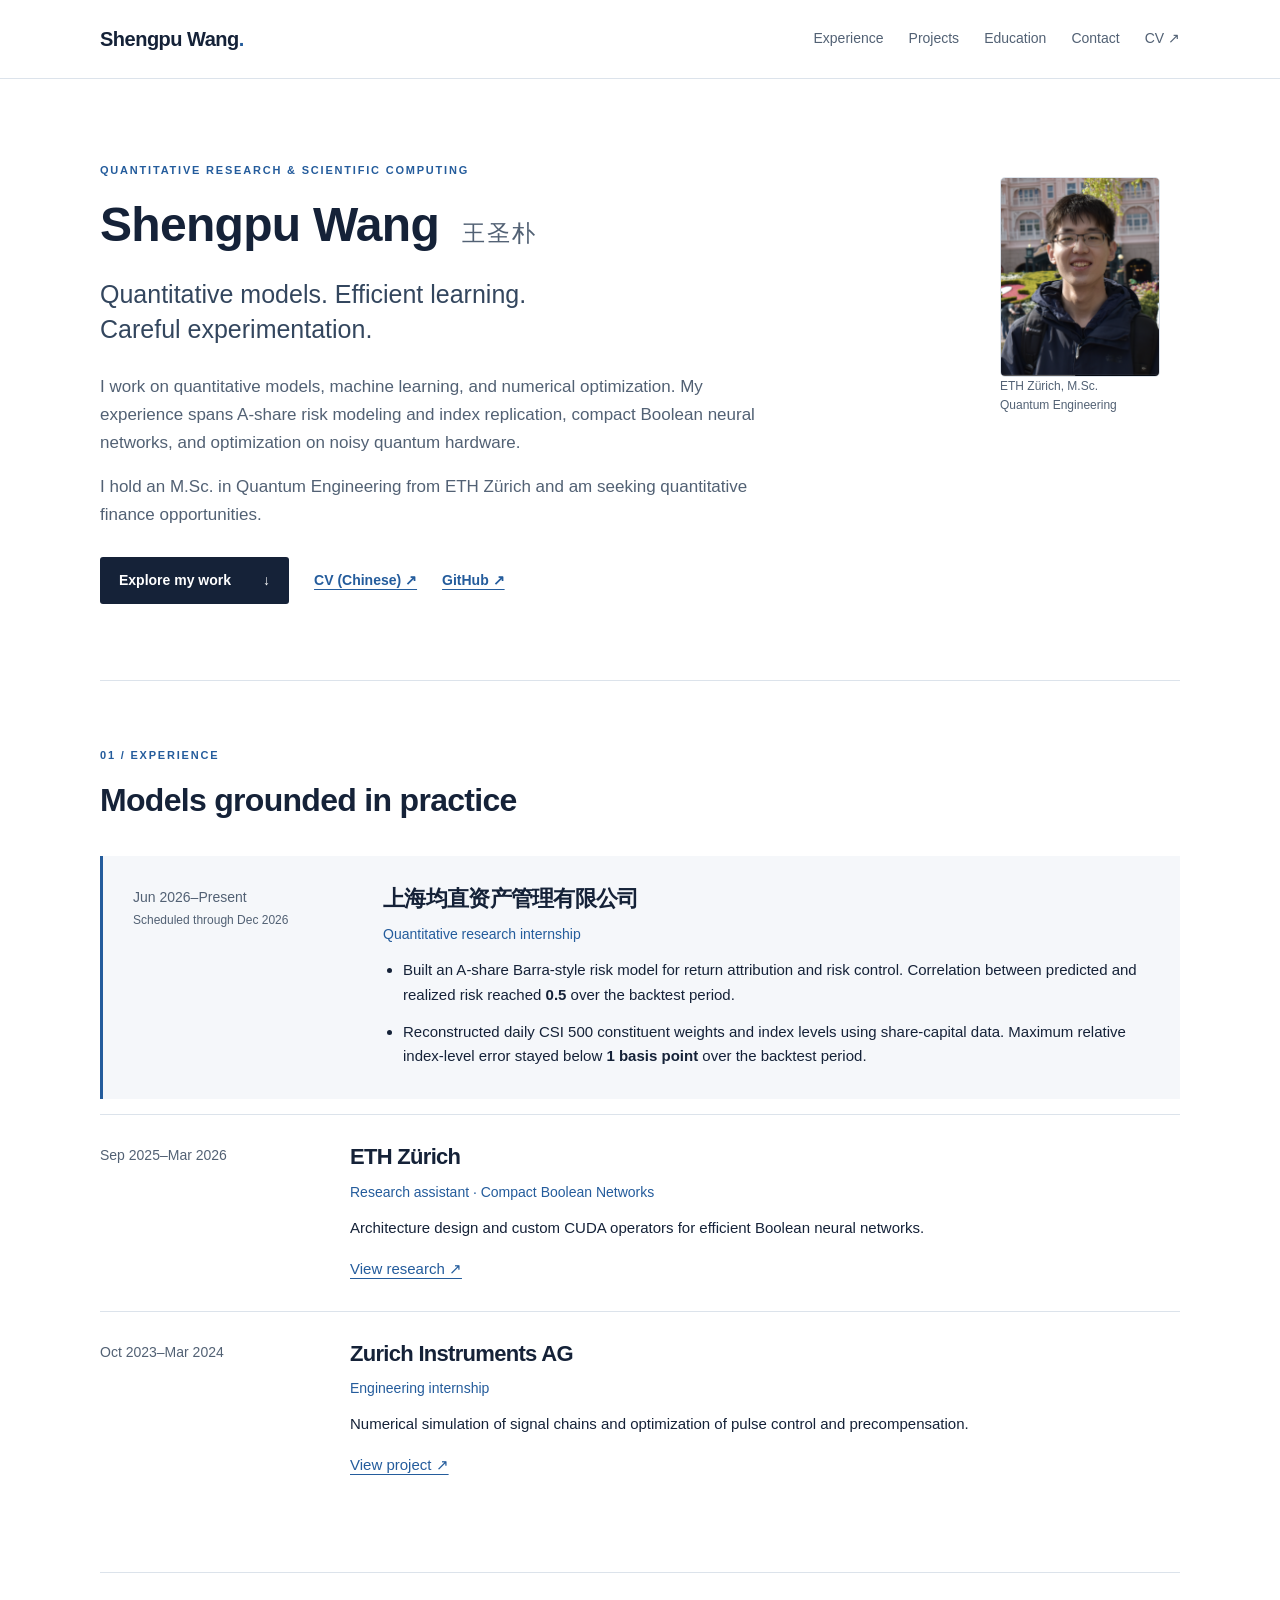
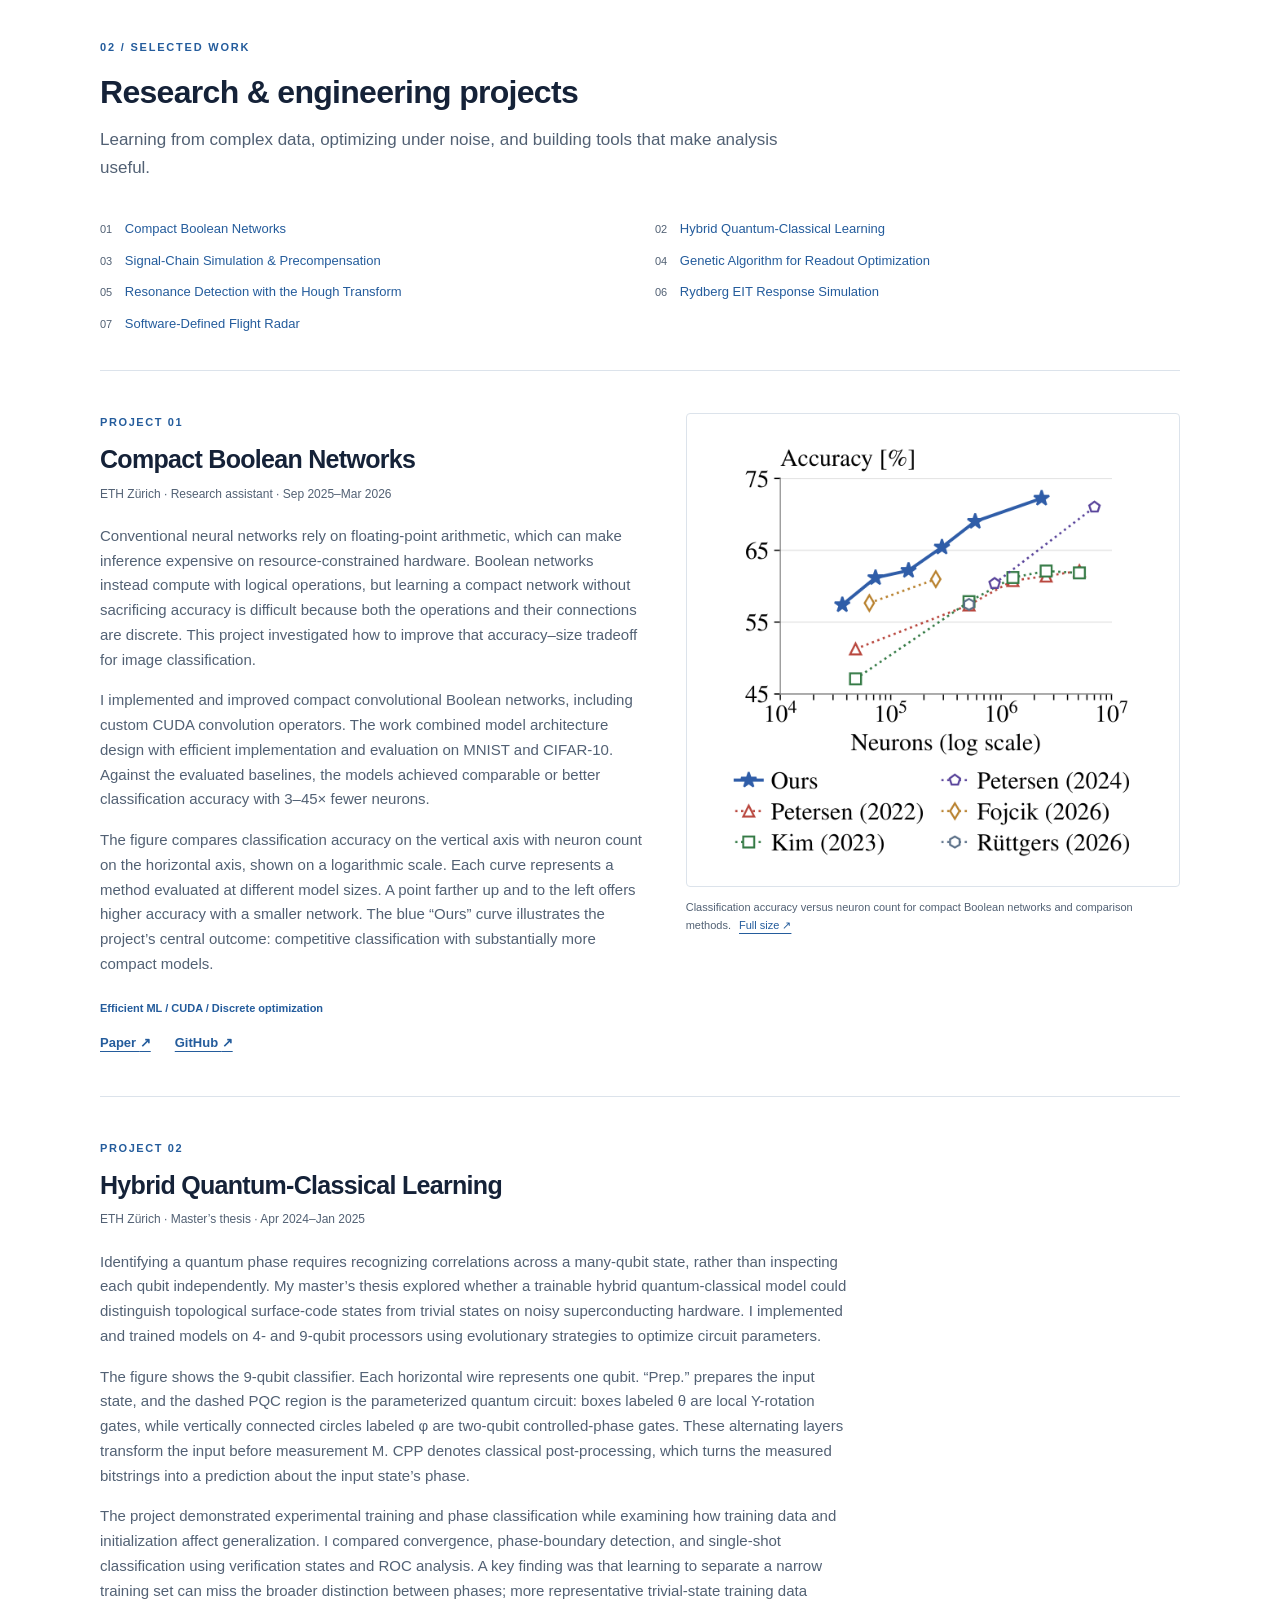
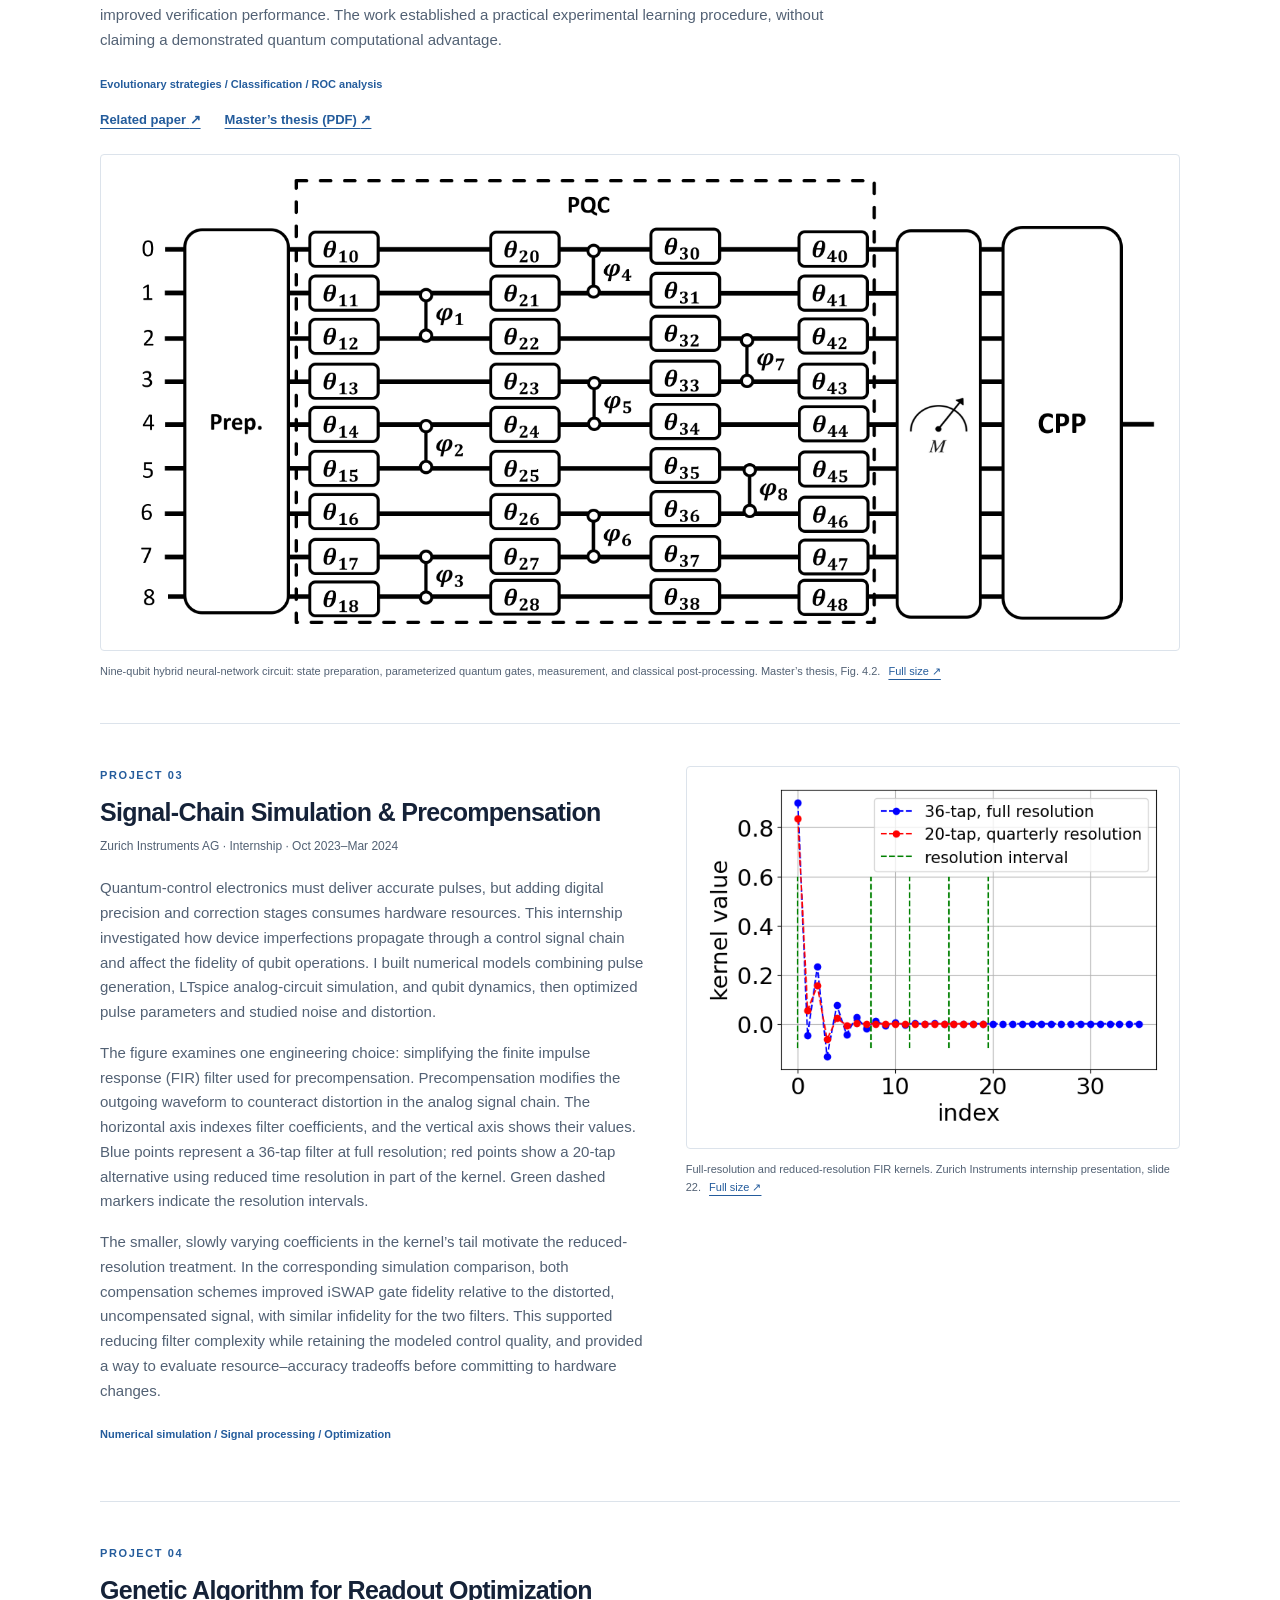
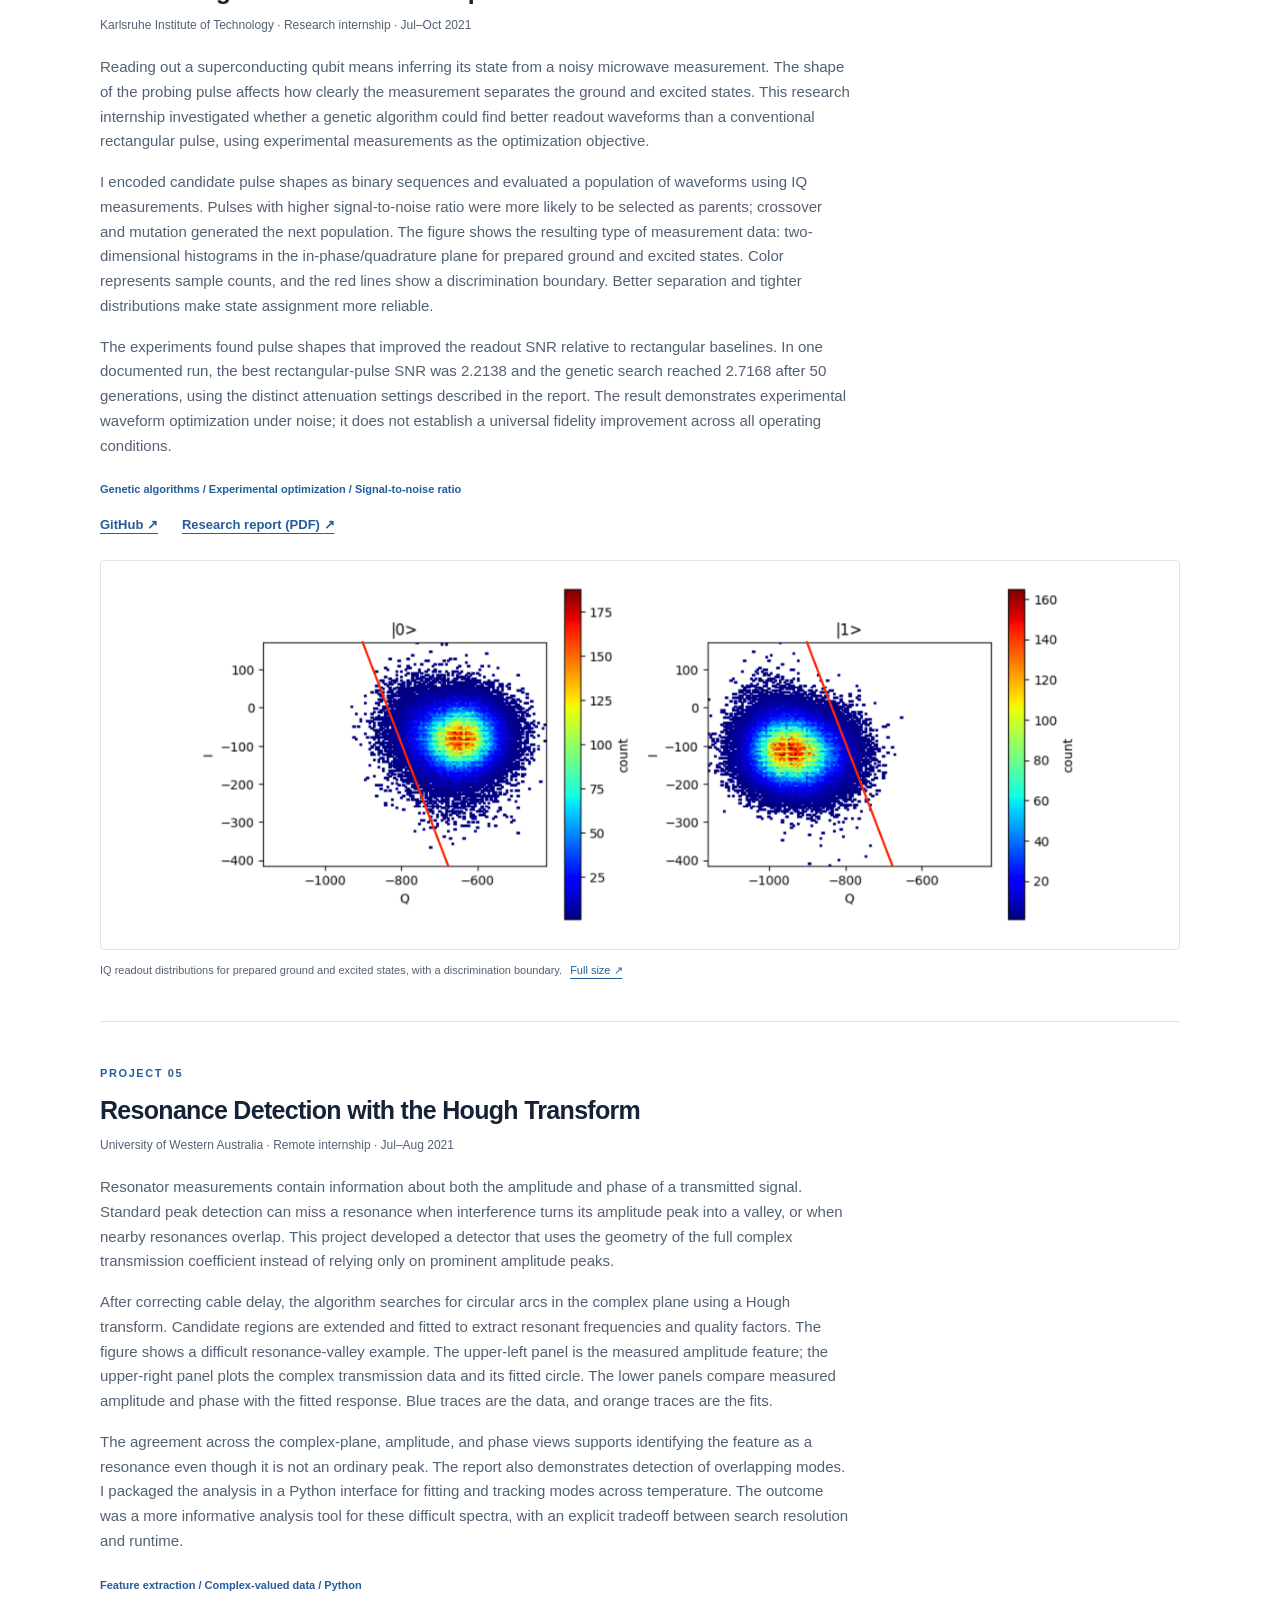
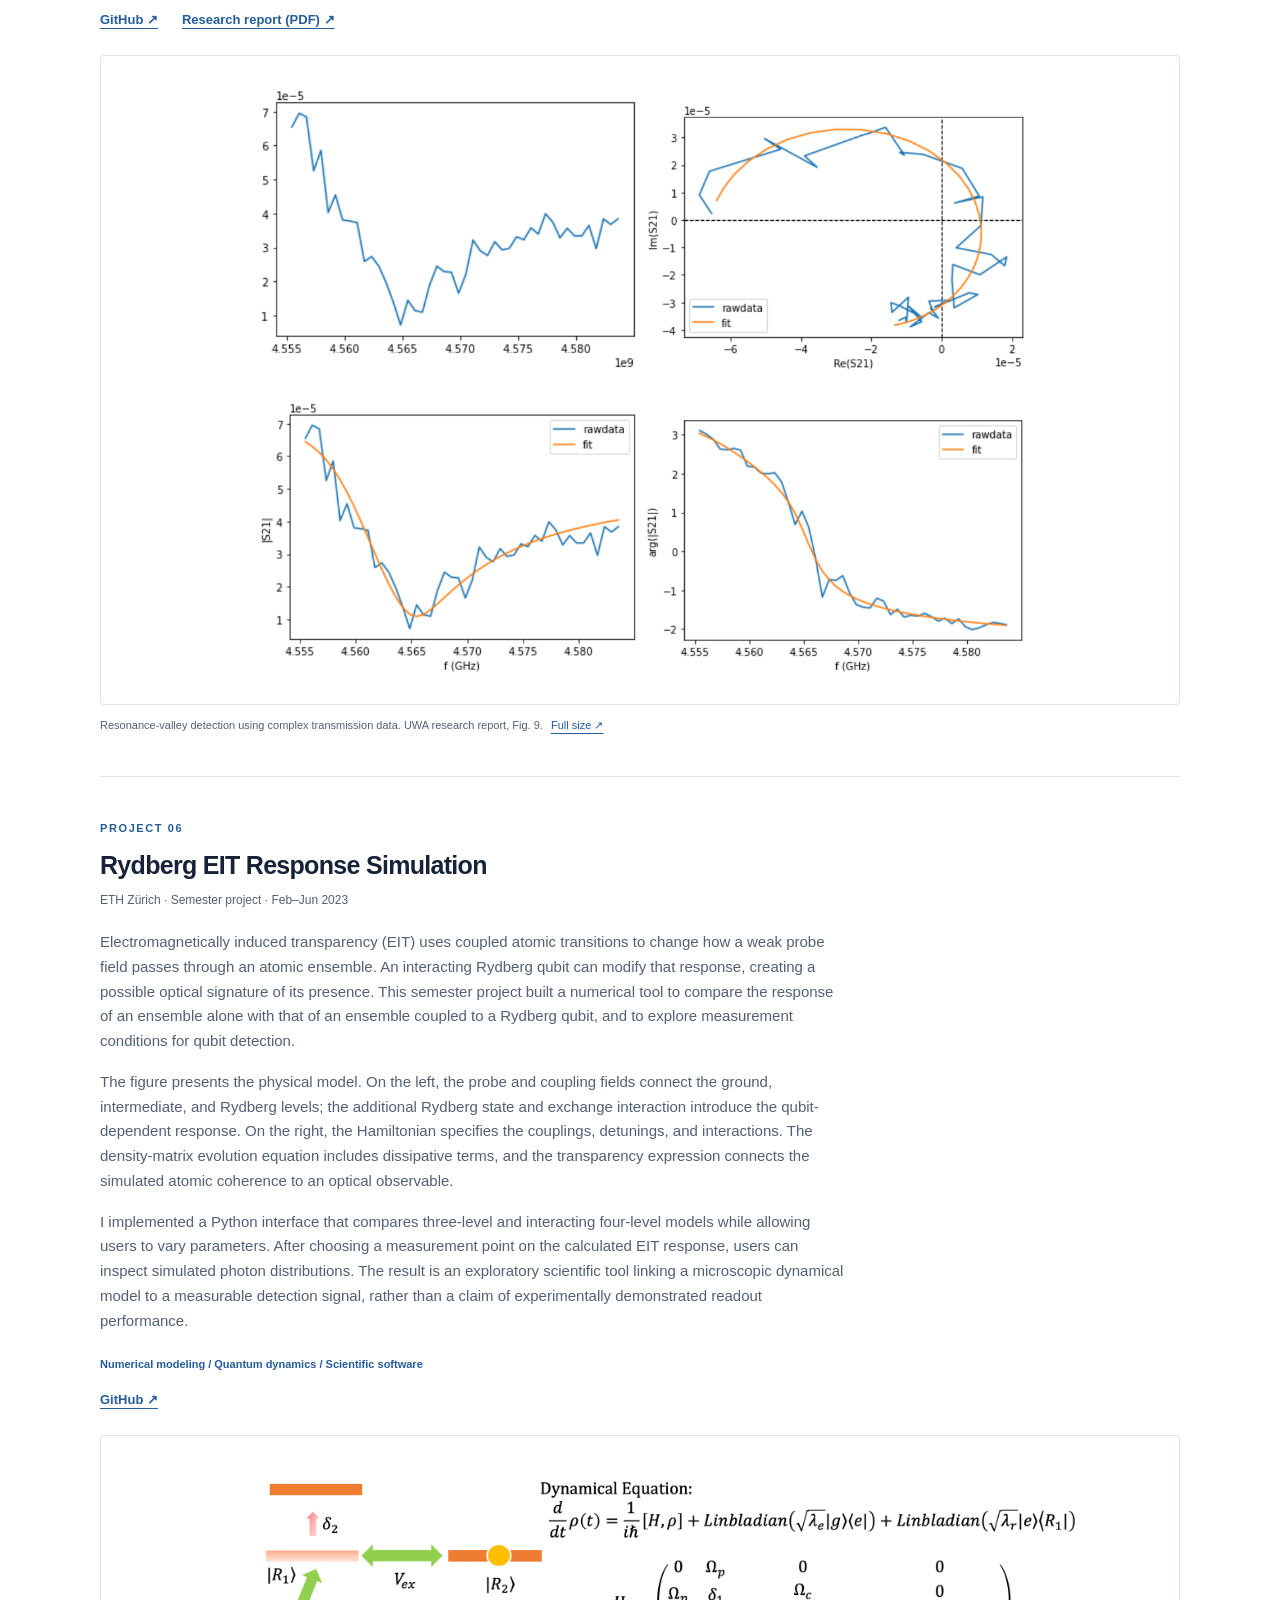
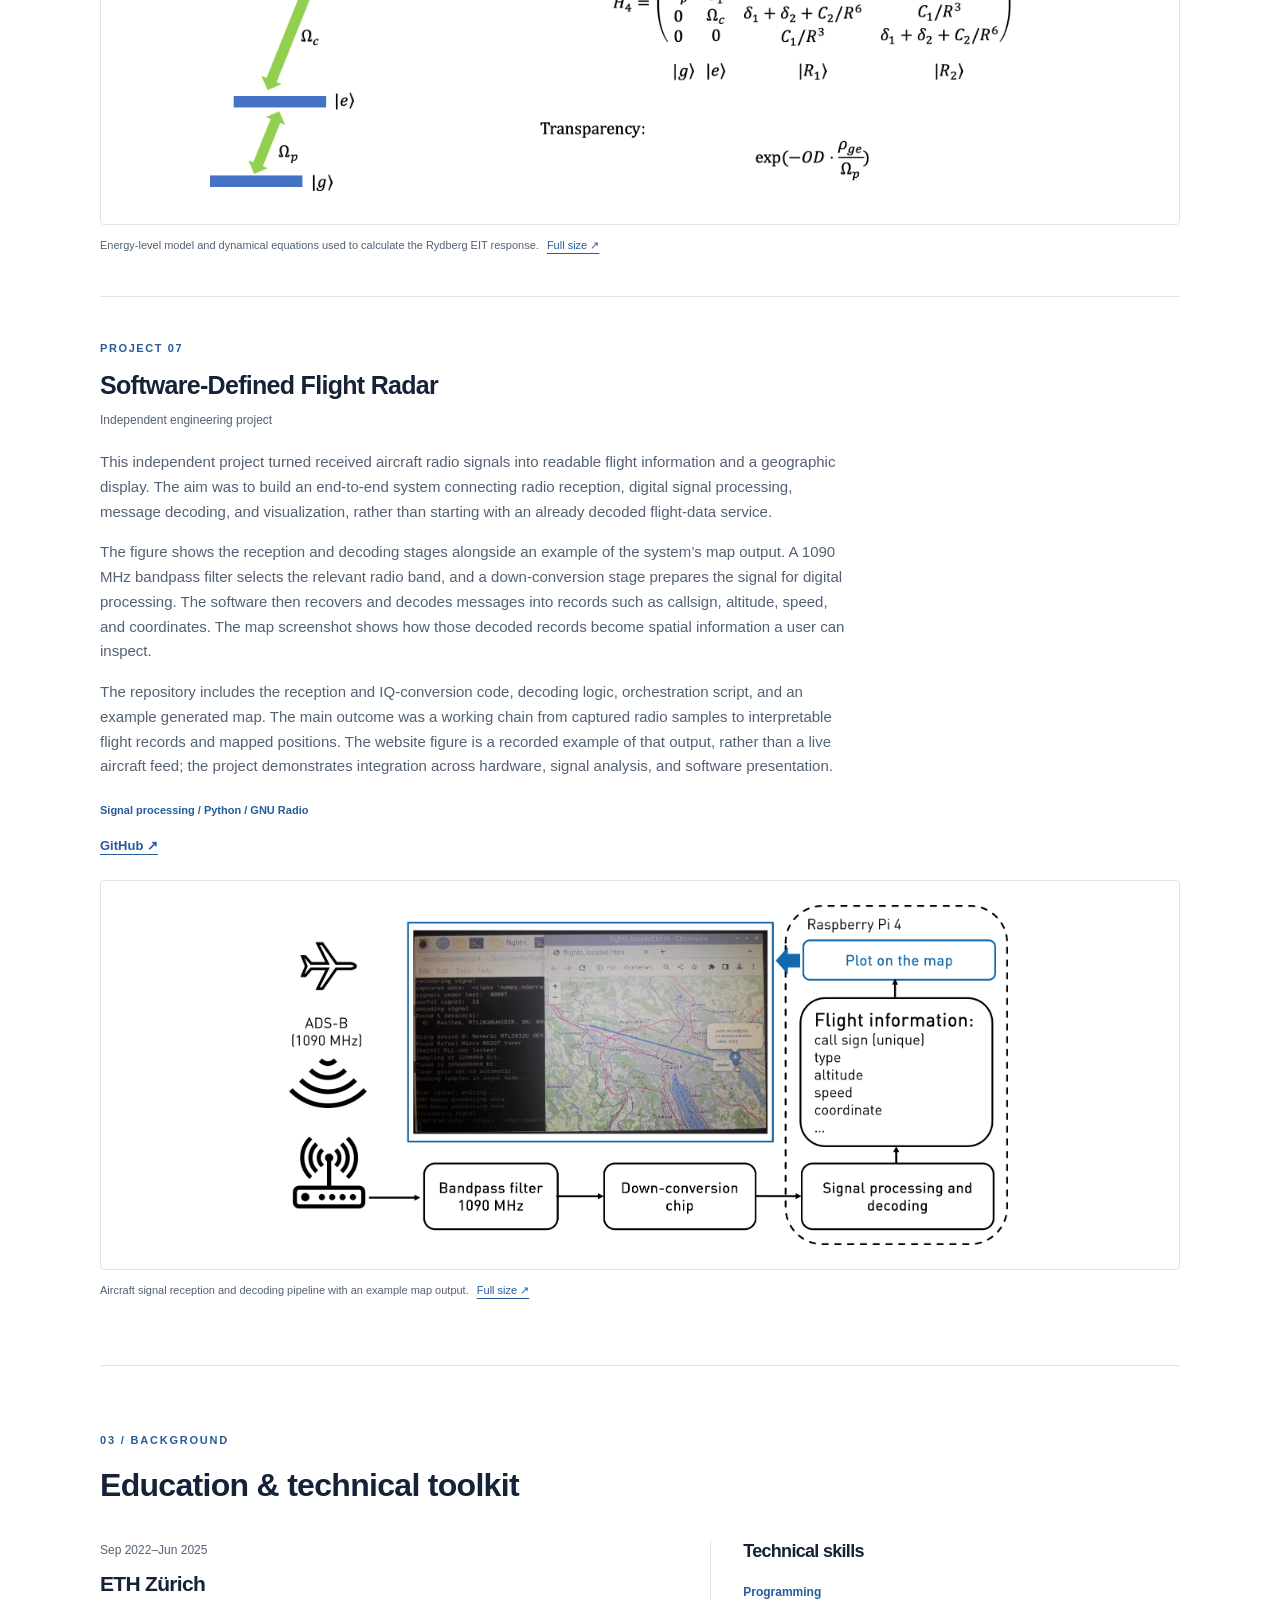
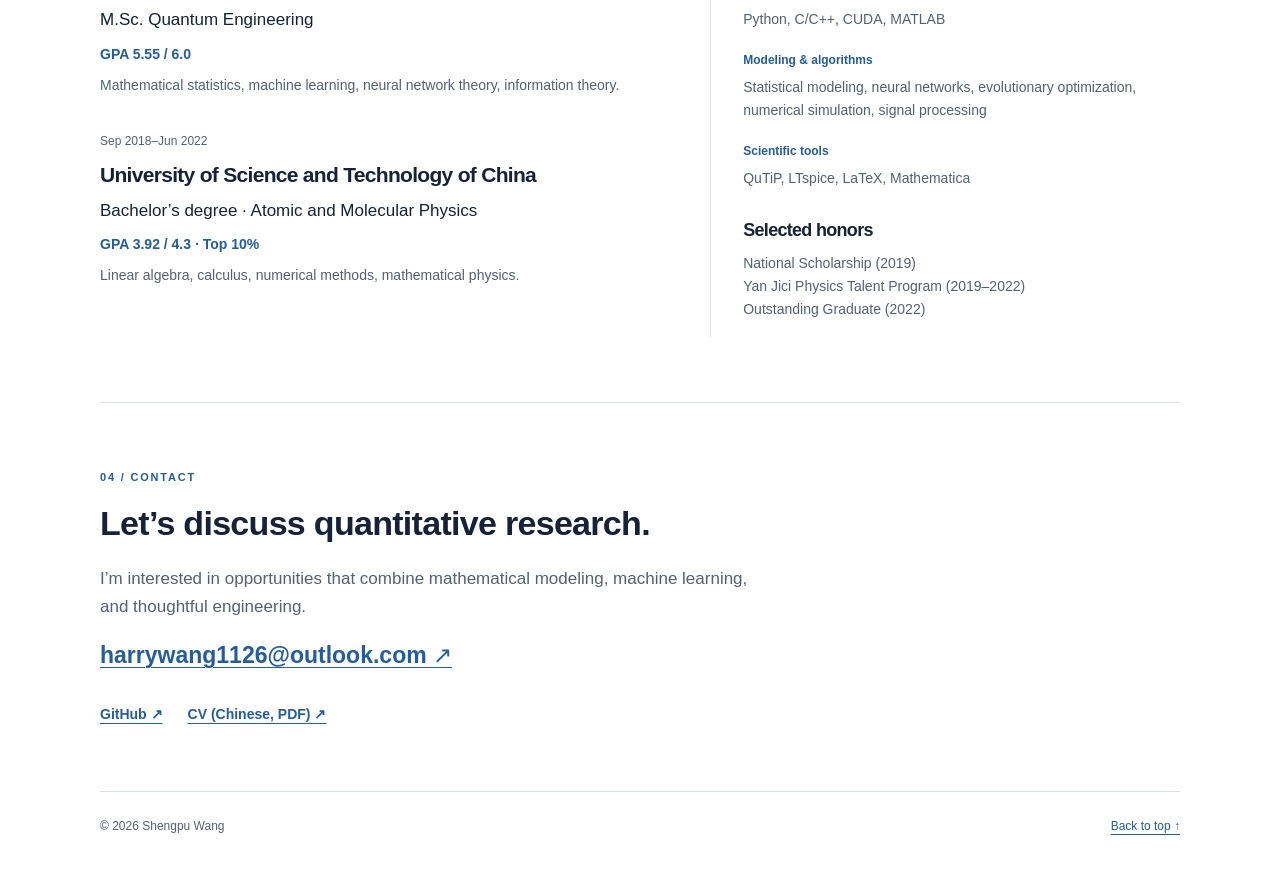
==== index.html @ f02f0c8d "Explain project purpose, figures, and outcomes" ====
<!doctype html><html lang="en"><head><meta charset="utf-8"><meta name="viewport" content="width=device-width,initial-scale=1"><meta name="description" content="Shengpu Wang’s work in quantitative finance, efficient machine learning, and numerical optimization. ETH Zürich Quantum Engineering graduate."><meta name="theme-color" content="#152238"><meta property="og:title" content="Shengpu Wang — Quantitative Research & Machine Learning"><meta property="og:description" content="Quantitative models, efficient machine learning, and scientific computing."><meta property="og:type" content="website"><title>Shengpu Wang | Quantitative Research & Machine Learning</title><link rel="icon" href="favicon.svg" type="image/svg+xml"><link rel="stylesheet" href="styles.css"></head><body><a class="skip" href="#main">Skip to content</a>
<header class="header">
<nav class="wrap navigation" aria-label="Main navigation"><a class="brand" href="#about">Shengpu Wang<span class="brand-dot">.</span></a><div class="nav-links"><a href="#experience">Experience</a><a href="#projects">Projects</a><a href="#education">Education</a><a href="#contact">Contact</a><a href="shengpu-wang-cv-zh.pdf">CV <span class="muted">↗</span></a></div></nav></header>
<main id="main" class="wrap">
<section class="hero" id="about"><div><p class="eyebrow">Quantitative research & scientific computing</p><h1>Shengpu Wang <span lang="zh" class="chinese">王圣朴</span></h1><p class="hero-subtitle">Quantitative models. Efficient learning.<br>Careful experimentation.</p><p class="intro">I work on quantitative models, machine learning, and numerical optimization. My experience spans A-share risk modeling and index replication, compact Boolean neural networks, and optimization on noisy quantum hardware.</p><p class="intro">I hold an M.Sc. in Quantum Engineering from ETH Zürich and am seeking quantitative finance opportunities.</p><div class="actions"><a class="button" href="#projects">Explore my work <span aria-hidden="true">↓</span></a><a href="shengpu-wang-cv-zh.pdf">CV (Chinese) ↗</a><a href="https://github.com/ShengpuWang1">GitHub ↗</a></div></div><aside class="portrait"><img src="shengpu-wang.png" width="160" height="200" alt="Shengpu Wang"><p>ETH Zürich, M.Sc.<br>Quantum Engineering</p></aside>
</section>

<section id="experience" class="major"><div class="section-heading"><p class="eyebrow">01 / Experience</p><h2>Models grounded in practice</h2></div>
<article class="experience finance"><div class="experience-meta"><p class="date">Jun 2026–Present</p><p class="small">Scheduled through Dec 2026</p></div><div><h3 lang="zh">上海均直资产管理有限公司</h3><p class="role">Quantitative research internship</p><ul><li>Built an A-share Barra-style risk model for return attribution and risk control. Correlation between predicted and realized risk reached <strong>0.5</strong> over the backtest period.</li><li>Reconstructed daily CSI 500 constituent weights and index levels using share-capital data. Maximum relative index-level error stayed below <strong>1 basis point</strong> over the backtest period.</li></ul></div>
</article>
<article class="experience"><p class="date">Sep 2025–Mar 2026</p><div><h3>ETH Zürich</h3><p class="role">Research assistant · Compact Boolean Networks</p><p>Architecture design and custom CUDA operators for efficient Boolean neural networks.</p><a href="#compact-boolean-networks">View research ↗</a></div>
</article>
<article class="experience"><p class="date">Oct 2023–Mar 2024</p><div><h3>Zurich Instruments AG</h3><p class="role">Engineering internship</p><p>Numerical simulation of signal chains and optimization of pulse control and precompensation.</p><a href="#signal-chain-simulation">View project ↗</a></div>
</article>
</section>

<section id="projects" class="major"><div class="section-heading"><p class="eyebrow">02 / Selected work</p><h2>Research & engineering projects</h2><p>Learning from complex data, optimizing under noise, and building tools that make analysis useful.</p></div>
<nav class="project-index" aria-label="Project index"><a href="#compact-boolean-networks"><span>01</span> Compact Boolean Networks</a><a href="#hybrid-quantum-learning"><span>02</span> Hybrid Quantum-Classical Learning</a><a href="#signal-chain-simulation"><span>03</span> Signal-Chain Simulation &amp; Precompensation</a><a href="#readout-pulse-optimization"><span>04</span> Genetic Algorithm for Readout Optimization</a><a href="#resonance-detection"><span>05</span> Resonance Detection with the Hough Transform</a><a href="#rydberg-eit"><span>06</span> Rydberg EIT Response Simulation</a><a href="#flight-radar"><span>07</span> Software-Defined Flight Radar</a></nav>
<section id="compact-boolean-networks" class="project " aria-labelledby="compact-boolean-networks-title"><div class="project-copy"><p class="project-number">Project 01</p><h3 id="compact-boolean-networks-title">Compact Boolean Networks</h3><p class="project-meta">ETH Zürich · Research assistant · Sep 2025–Mar 2026</p>
<p>Conventional neural networks rely on floating-point arithmetic, which can make inference expensive on resource-constrained hardware. Boolean networks instead compute with logical operations, but learning a compact network without sacrificing accuracy is difficult because both the operations and their connections are discrete. This project investigated how to improve that accuracy–size tradeoff for image classification.</p>
<p>I implemented and improved compact convolutional Boolean networks, including custom CUDA convolution operators. The work combined model architecture design with efficient implementation and evaluation on MNIST and CIFAR-10. Against the evaluated baselines, the models achieved comparable or better classification accuracy with 3–45× fewer neurons.</p>
<p>The figure compares classification accuracy on the vertical axis with neuron count on the horizontal axis, shown on a logarithmic scale. Each curve represents a method evaluated at different model sizes. A point farther up and to the left offers higher accuracy with a smaller network. The blue “Ours” curve illustrates the project’s central outcome: competitive classification with substantially more compact models.</p>
<p class="methods">Efficient ML / CUDA / Discrete optimization</p><div class="project-links"><a href="https://arxiv.org/abs/2602.05830">Paper <span aria-hidden="true">↗</span></a><a href="https://github.com/eth-sri/CompactLogic">GitHub <span aria-hidden="true">↗</span></a></div></div>
<figure><a href="compact-boolean-networks.png" aria-label="View full-size figure: Compact Boolean Networks"><img src="compact-boolean-networks.png" width="535" height="540" loading="lazy" decoding="async" alt="Accuracy and neuron-count comparison, with neuron count on a logarithmic axis."></a><figcaption>Classification accuracy versus neuron count for compact Boolean networks and comparison methods. <a href="compact-boolean-networks.png">Full size ↗</a></figcaption>
</figure>
</section>
<section id="hybrid-quantum-learning" class="project wide" aria-labelledby="hybrid-quantum-learning-title"><div class="project-copy"><p class="project-number">Project 02</p><h3 id="hybrid-quantum-learning-title">Hybrid Quantum-Classical Learning</h3><p class="project-meta">ETH Zürich · Master’s thesis · Apr 2024–Jan 2025</p>
<p>Identifying a quantum phase requires recognizing correlations across a many-qubit state, rather than inspecting each qubit independently. My master’s thesis explored whether a trainable hybrid quantum-classical model could distinguish topological surface-code states from trivial states on noisy superconducting hardware. I implemented and trained models on 4- and 9-qubit processors using evolutionary strategies to optimize circuit parameters.</p>
<p>The figure shows the 9-qubit classifier. Each horizontal wire represents one qubit. “Prep.” prepares the input state, and the dashed PQC region is the parameterized quantum circuit: boxes labeled θ are local Y-rotation gates, while vertically connected circles labeled φ are two-qubit controlled-phase gates. These alternating layers transform the input before measurement M. CPP denotes classical post-processing, which turns the measured bitstrings into a prediction about the input state’s phase.</p>
<p>The project demonstrated experimental training and phase classification while examining how training data and initialization affect generalization. I compared convergence, phase-boundary detection, and single-shot classification using verification states and ROC analysis. A key finding was that learning to separate a narrow training set can miss the broader distinction between phases; more representative trivial-state training data improved verification performance. The work established a practical experimental learning procedure, without claiming a demonstrated quantum computational advantage.</p>
<p class="methods">Evolutionary strategies / Classification / ROC analysis</p><div class="project-links"><a href="https://arxiv.org/abs/2606.28201">Related paper <span aria-hidden="true">↗</span></a><a href="shengpu-wang-master-thesis.pdf">Master’s thesis (PDF) <span aria-hidden="true">↗</span></a></div></div>
<figure><a href="nine-qubit-circuit.png" aria-label="View full-size figure: Hybrid Quantum-Classical Learning"><img src="nine-qubit-circuit.png" width="3074" height="1334" loading="lazy" decoding="async" alt="Nine-qubit classifier circuit with state preparation, parameterized Y rotations, controlled-phase gates, measurement, and classical post-processing."></a><figcaption>Nine-qubit hybrid neural-network circuit: state preparation, parameterized quantum gates, measurement, and classical post-processing. Master’s thesis, Fig. 4.2. <a href="nine-qubit-circuit.png">Full size ↗</a></figcaption>
</figure>
</section>
<section id="signal-chain-simulation" class="project " aria-labelledby="signal-chain-simulation-title"><div class="project-copy"><p class="project-number">Project 03</p><h3 id="signal-chain-simulation-title">Signal-Chain Simulation &amp; Precompensation</h3><p class="project-meta">Zurich Instruments AG · Internship · Oct 2023–Mar 2024</p>
<p>Quantum-control electronics must deliver accurate pulses, but adding digital precision and correction stages consumes hardware resources. This internship investigated how device imperfections propagate through a control signal chain and affect the fidelity of qubit operations. I built numerical models combining pulse generation, LTspice analog-circuit simulation, and qubit dynamics, then optimized pulse parameters and studied noise and distortion.</p>
<p>The figure examines one engineering choice: simplifying the finite impulse response (FIR) filter used for precompensation. Precompensation modifies the outgoing waveform to counteract distortion in the analog signal chain. The horizontal axis indexes filter coefficients, and the vertical axis shows their values. Blue points represent a 36-tap filter at full resolution; red points show a 20-tap alternative using reduced time resolution in part of the kernel. Green dashed markers indicate the resolution intervals.</p>
<p>The smaller, slowly varying coefficients in the kernel’s tail motivate the reduced-resolution treatment. In the corresponding simulation comparison, both compensation schemes improved iSWAP gate fidelity relative to the distorted, uncompensated signal, with similar infidelity for the two filters. This supported reducing filter complexity while retaining the modeled control quality, and provided a way to evaluate resource–accuracy tradeoffs before committing to hardware changes.</p>
<p class="methods">Numerical simulation / Signal processing / Optimization</p><div class="project-links"></div></div>
<figure><a href="fir-filter-comparison.png" aria-label="View full-size figure: Signal-Chain Simulation &amp; Precompensation"><img src="fir-filter-comparison.png" width="608" height="462" loading="lazy" decoding="async" alt="FIR kernel coefficients comparing a 36-tap full-resolution filter with a 20-tap filter using partially quarter-resolution sampling."></a><figcaption>Full-resolution and reduced-resolution FIR kernels. Zurich Instruments internship presentation, slide 22. <a href="fir-filter-comparison.png">Full size ↗</a></figcaption>
</figure>
</section>
<section id="readout-pulse-optimization" class="project wide" aria-labelledby="readout-pulse-optimization-title"><div class="project-copy"><p class="project-number">Project 04</p><h3 id="readout-pulse-optimization-title">Genetic Algorithm for Readout Optimization</h3><p class="project-meta">Karlsruhe Institute of Technology · Research internship · Jul–Oct 2021</p>
<p>Reading out a superconducting qubit means inferring its state from a noisy microwave measurement. The shape of the probing pulse affects how clearly the measurement separates the ground and excited states. This research internship investigated whether a genetic algorithm could find better readout waveforms than a conventional rectangular pulse, using experimental measurements as the optimization objective.</p>
<p>I encoded candidate pulse shapes as binary sequences and evaluated a population of waveforms using IQ measurements. Pulses with higher signal-to-noise ratio were more likely to be selected as parents; crossover and mutation generated the next population. The figure shows the resulting type of measurement data: two-dimensional histograms in the in-phase/quadrature plane for prepared ground and excited states. Color represents sample counts, and the red lines show a discrimination boundary. Better separation and tighter distributions make state assignment more reliable.</p>
<p>The experiments found pulse shapes that improved the readout SNR relative to rectangular baselines. In one documented run, the best rectangular-pulse SNR was 2.2138 and the genetic search reached 2.7168 after 50 generations, using the distinct attenuation settings described in the report. The result demonstrates experimental waveform optimization under noise; it does not establish a universal fidelity improvement across all operating conditions.</p>
<p class="methods">Genetic algorithms / Experimental optimization / Signal-to-noise ratio</p><div class="project-links"><a href="https://github.com/ShengpuWang1/Genetic-Algorithm-for-Better-Pulse-Shape-KIT">GitHub <span aria-hidden="true">↗</span></a><a href="kit-readout-optimization-report.pdf">Research report (PDF) <span aria-hidden="true">↗</span></a></div></div>
<figure><a href="readout-distributions.png" aria-label="View full-size figure: Genetic Algorithm for Readout Optimization"><img src="readout-distributions.png" width="1960" height="754" loading="lazy" decoding="async" alt="Two IQ distributions for ground and excited qubit states, each showing a linear discrimination boundary."></a><figcaption>IQ readout distributions for prepared ground and excited states, with a discrimination boundary. <a href="readout-distributions.png">Full size ↗</a></figcaption>
</figure>
</section>
<section id="resonance-detection" class="project wide" aria-labelledby="resonance-detection-title"><div class="project-copy"><p class="project-number">Project 05</p><h3 id="resonance-detection-title">Resonance Detection with the Hough Transform</h3><p class="project-meta">University of Western Australia · Remote internship · Jul–Aug 2021</p>
<p>Resonator measurements contain information about both the amplitude and phase of a transmitted signal. Standard peak detection can miss a resonance when interference turns its amplitude peak into a valley, or when nearby resonances overlap. This project developed a detector that uses the geometry of the full complex transmission coefficient instead of relying only on prominent amplitude peaks.</p>
<p>After correcting cable delay, the algorithm searches for circular arcs in the complex plane using a Hough transform. Candidate regions are extended and fitted to extract resonant frequencies and quality factors. The figure shows a difficult resonance-valley example. The upper-left panel is the measured amplitude feature; the upper-right panel plots the complex transmission data and its fitted circle. The lower panels compare measured amplitude and phase with the fitted response. Blue traces are the data, and orange traces are the fits.</p>
<p>The agreement across the complex-plane, amplitude, and phase views supports identifying the feature as a resonance even though it is not an ordinary peak. The report also demonstrates detection of overlapping modes. I packaged the analysis in a Python interface for fitting and tracking modes across temperature. The outcome was a more informative analysis tool for these difficult spectra, with an explicit tradeoff between search resolution and runtime.</p>
<p class="methods">Feature extraction / Complex-valued data / Python</p><div class="project-links"><a href="https://github.com/ShengpuWang1/Hough-Algorithm">GitHub <span aria-hidden="true">↗</span></a><a href="uwa-resonance-detection-report.pdf">Research report (PDF) <span aria-hidden="true">↗</span></a></div></div>
<figure><a href="resonance-valley-fit.png" aria-label="View full-size figure: Resonance Detection with the Hough Transform"><img src="resonance-valley-fit.png" width="1188" height="912" loading="lazy" decoding="async" alt="Measured resonance valley, complex-plane circle fit, and fitted transmission amplitude and phase."></a><figcaption>Resonance-valley detection using complex transmission data. UWA research report, Fig. 9. <a href="resonance-valley-fit.png">Full size ↗</a></figcaption>
</figure>
</section>
<section id="rydberg-eit" class="project wide" aria-labelledby="rydberg-eit-title"><div class="project-copy"><p class="project-number">Project 06</p><h3 id="rydberg-eit-title">Rydberg EIT Response Simulation</h3><p class="project-meta">ETH Zürich · Semester project · Feb–Jun 2023</p>
<p>Electromagnetically induced transparency (EIT) uses coupled atomic transitions to change how a weak probe field passes through an atomic ensemble. An interacting Rydberg qubit can modify that response, creating a possible optical signature of its presence. This semester project built a numerical tool to compare the response of an ensemble alone with that of an ensemble coupled to a Rydberg qubit, and to explore measurement conditions for qubit detection.</p>
<p>The figure presents the physical model. On the left, the probe and coupling fields connect the ground, intermediate, and Rydberg levels; the additional Rydberg state and exchange interaction introduce the qubit-dependent response. On the right, the Hamiltonian specifies the couplings, detunings, and interactions. The density-matrix evolution equation includes dissipative terms, and the transparency expression connects the simulated atomic coherence to an optical observable.</p>
<p>I implemented a Python interface that compares three-level and interacting four-level models while allowing users to vary parameters. After choosing a measurement point on the calculated EIT response, users can inspect simulated photon distributions. The result is an exploratory scientific tool linking a microscopic dynamical model to a measurable detection signal, rather than a claim of experimentally demonstrated readout performance.</p>
<p class="methods">Numerical modeling / Quantum dynamics / Scientific software</p><div class="project-links"><a href="https://github.com/ShengpuWang1/EIT-Calculator">GitHub <span aria-hidden="true">↗</span></a></div></div>
<figure><a href="rydberg-eit.png" aria-label="View full-size figure: Rydberg EIT Response Simulation"><img src="rydberg-eit.png" width="2192" height="830" loading="lazy" decoding="async" alt="Rydberg energy levels, their couplings, the system Hamiltonian, and transparency equation."></a><figcaption>Energy-level model and dynamical equations used to calculate the Rydberg EIT response. <a href="rydberg-eit.png">Full size ↗</a></figcaption>
</figure>
</section>
<section id="flight-radar" class="project wide" aria-labelledby="flight-radar-title"><div class="project-copy"><p class="project-number">Project 07</p><h3 id="flight-radar-title">Software-Defined Flight Radar</h3><p class="project-meta">Independent engineering project</p>
<p>This independent project turned received aircraft radio signals into readable flight information and a geographic display. The aim was to build an end-to-end system connecting radio reception, digital signal processing, message decoding, and visualization, rather than starting with an already decoded flight-data service.</p>
<p>The figure shows the reception and decoding stages alongside an example of the system’s map output. A 1090 MHz bandpass filter selects the relevant radio band, and a down-conversion stage prepares the signal for digital processing. The software then recovers and decodes messages into records such as callsign, altitude, speed, and coordinates. The map screenshot shows how those decoded records become spatial information a user can inspect.</p>
<p>The repository includes the reception and IQ-conversion code, decoding logic, orchestration script, and an example generated map. The main outcome was a working chain from captured radio samples to interpretable flight records and mapped positions. The website figure is a recorded example of that output, rather than a live aircraft feed; the project demonstrates integration across hardware, signal analysis, and software presentation.</p>
<p class="methods">Signal processing / Python / GNU Radio</p><div class="project-links"><a href="https://github.com/ShengpuWang1/flight-radar">GitHub <span aria-hidden="true">↗</span></a></div></div>
<figure><a href="flight-radar.webp" aria-label="View full-size figure: Software-Defined Flight Radar"><img src="flight-radar.webp" width="3694" height="1708" loading="lazy" decoding="async" alt="Reception and decoding stages alongside an example map showing decoded aircraft information."></a><figcaption>Aircraft signal reception and decoding pipeline with an example map output. <a href="flight-radar.webp">Full size ↗</a></figcaption>
</figure>
</section>
</section>
<section id="education" class="major"><div class="section-heading"><p class="eyebrow">03 / Background</p><h2>Education & technical toolkit</h2></div><div class="education-grid"><div>
<article class="degree"><p class="date">Sep 2022–Jun 2025</p><h3>ETH Zürich</h3><p>M.Sc. Quantum Engineering</p><p class="grade">GPA 5.55 / 6.0</p><p class="small">Mathematical statistics, machine learning, neural network theory, information theory.</p>
</article>
<article class="degree"><p class="date">Sep 2018–Jun 2022</p><h3>University of Science and Technology of China</h3><p>Bachelor’s degree · Atomic and Molecular Physics</p><p class="grade">GPA 3.92 / 4.3 · Top 10%</p><p class="small">Linear algebra, calculus, numerical methods, mathematical physics.</p>
</article></div><div class="skills"><h3>Technical skills</h3><dl><dt>Programming</dt><dd>Python, C/C++, CUDA, MATLAB</dd><dt>Modeling & algorithms</dt><dd>Statistical modeling, neural networks, evolutionary optimization, numerical simulation, signal processing</dd><dt>Scientific tools</dt><dd>QuTiP, LTspice, LaTeX, Mathematica</dd></dl><h3 class="honors-title">Selected honors</h3><p class="small">National Scholarship (2019)<br>Yan Jici Physics Talent Program (2019–2022)<br>Outstanding Graduate (2022)</p></div></div>
</section>
<section id="contact" class="major contact"><p class="eyebrow">04 / Contact</p><h2>Let’s discuss quantitative research.</h2><p>I’m interested in opportunities that combine mathematical modeling, machine learning, and thoughtful engineering.</p><a class="email" href="mailto:harrywang1126@outlook.com">harrywang1126@outlook.com <span aria-hidden="true">↗</span></a><div class="actions"><a href="https://github.com/ShengpuWang1">GitHub ↗</a><a href="shengpu-wang-cv-zh.pdf">CV (Chinese, PDF) ↗</a></div>
</section></main>
<footer class="wrap footer"><span>© 2026 Shengpu Wang</span><a href="#about">Back to top ↑</a></footer></body></html>
---- styles.css ----
:root{--ink:#152238;--muted:#526174;--blue:#245c9c;--line:#dce3eb;--pale:#f5f7fa}*{box-sizing:border-box}html{scroll-behavior:smooth;scroll-padding-top:100px}body{margin:0;background:#fff;color:var(--ink);font:17px/1.65 -apple-system,BlinkMacSystemFont,"Segoe UI",Arial,"PingFang SC","Microsoft YaHei",sans-serif}a{color:var(--blue);text-decoration-thickness:1px;text-underline-offset:4px}a:hover{color:#123b69}a:focus-visible{outline:3px solid #245c9c;outline-offset:5px;border-radius:2px}.wrap{width:min(1080px,calc(100% - 64px));margin:auto}.header{position:sticky;top:0;background:rgba(255,255,255,.97);border-bottom:1px solid var(--line);z-index:10}.navigation{display:flex;align-items:center;justify-content:space-between;gap:24px;min-height:78px}.brand{font-size:20px;font-weight:750;letter-spacing:-.5px;color:var(--ink);text-decoration:none;white-space:nowrap}.brand-dot{color:var(--blue)}.nav-links{display:flex;gap:25px;font-size:14px}.nav-links a{color:var(--muted);text-decoration:none}.nav-links a:hover{text-decoration:underline}.hero{padding:82px 0 76px;display:grid;grid-template-columns:minmax(0,1fr) 180px;gap:72px;align-items:start}.eyebrow{text-transform:uppercase;letter-spacing:1.8px;font-size:11px;font-weight:750;color:var(--blue);margin:0 0 17px}h1,h2,h3{line-height:1.22;letter-spacing:-.7px}h1{font-size:48px;margin:0 0 22px;font-weight:750}.chinese{display:inline-block;font-size:23px;font-weight:400;color:var(--muted);letter-spacing:2px;margin-left:10px}.hero-subtitle{font-size:25px;line-height:1.4;font-weight:500;margin:0 0 26px;color:#33465e}.intro{max-width:680px;color:var(--muted)}.portrait{padding-top:16px}.portrait img{display:block;border-radius:5px;border:1px solid var(--line);width:160px;height:200px}.portrait p{font-size:12px;color:var(--muted);line-height:1.6}.actions{display:flex;align-items:center;gap:25px;flex-wrap:wrap;margin-top:28px;font-size:14px;font-weight:600}.button{display:inline-flex;gap:32px;background:var(--ink);color:white;padding:12px 19px;border-radius:3px;text-decoration:none}.button:hover{color:white;background:#245c9c}.major{padding:65px 0;border-top:1px solid var(--line)}.section-heading{margin-bottom:36px}.section-heading h2{font-size:32px;margin:0 0 14px}.section-heading>p:last-child:not(.eyebrow){max-width:680px;color:var(--muted);margin:0}h3{font-size:22px;margin:0 0 10px}p{margin:0 0 16px}.date,.project-meta,.small{color:var(--muted);font-size:14px}.date{font-variant-numeric:tabular-nums}.experience{display:grid;grid-template-columns:220px minmax(0,1fr);gap:30px;padding:29px 0;border-top:1px solid var(--line);font-size:15px}.experience.finance{background:var(--pale);padding:30px;border:0;border-left:3px solid var(--blue);margin-bottom:15px}.experience-meta .date{margin-bottom:2px}.experience-meta .small{font-size:12px}.role{color:var(--blue);font-size:14px;margin-bottom:12px}.experience ul{margin:0;padding-left:20px}.experience li+li{margin-top:12px}.experience p:last-child{margin-bottom:0}.project-index{display:grid;grid-template-columns:1fr 1fr;gap:10px 30px;padding:0 0 36px}.project-index a{font-size:13px;text-decoration:none}.project-index span{color:var(--muted);font-size:11px;margin-right:9px}.project{border-top:1px solid var(--line);padding:42px 0;display:grid;grid-template-columns:minmax(0,1.1fr) minmax(0,1fr);gap:42px;align-items:center}.project:last-child{padding-bottom:0}.project-number{font-size:11px;text-transform:uppercase;letter-spacing:1.6px;color:var(--blue);font-weight:700;margin-bottom:13px}.project h3{font-size:25px}.project-meta{font-size:12px;line-height:1.6;margin-bottom:20px}.project-copy>p:not(.project-number):not(.project-meta):not(.methods){font-size:15px;color:var(--muted)}.methods{font-size:11px;font-weight:650;color:var(--blue);line-height:1.8;margin:22px 0 14px}.project-links{display:flex;gap:24px;flex-wrap:wrap;font-size:13px;font-weight:600}.project-links:empty{display:none}figure{margin:0;min-width:0}figure>a{display:block;border:1px solid var(--line);border-radius:4px;background:white;padding:16px}figure img{width:100%;height:auto;display:block}.project:not(.wide) figure img{max-height:440px;object-fit:contain}figcaption{font-size:11px;color:var(--muted);line-height:1.6;padding:12px 0 0}figcaption a{white-space:nowrap;margin-left:5px}.project.wide{grid-template-columns:1fr;gap:24px}.wide .project-copy{max-width:750px}.wide figure>a{padding:24px}.wide figure img{max-height:340px;object-fit:contain}.education-grid{display:grid;grid-template-columns:1.15fr 1fr;gap:70px}.degree+ .degree{margin-top:35px}.degree .date{font-size:12px;margin-bottom:10px}.degree h3{font-size:21px}.degree p{margin-bottom:8px}.grade{color:var(--blue);font-size:14px;font-weight:600}.skills{padding-left:32px;border-left:1px solid var(--line)}.skills h3{font-size:18px}dl{margin:20px 0}dt{font-size:12px;color:var(--blue);font-weight:650;margin-top:20px}dd{margin:5px 0;color:var(--muted);font-size:14px}.honors-title{margin-top:30px}.contact h2{font-size:34px;margin:0 0 20px}.contact>p:not(.eyebrow){color:var(--muted);max-width:650px}.email{font-size:23px;font-weight:550;overflow-wrap:anywhere}.footer{border-top:1px solid var(--line);padding:25px 0 35px;display:flex;justify-content:space-between;font-size:12px;color:var(--muted)}.skip{position:fixed;top:-100px;left:15px;background:white;padding:10px;z-index:20}.skip:focus{top:10px}.muted{color:var(--muted)}@media(max-width:800px){.wrap{width:calc(100% - 40px)}.navigation{gap:12px;flex-wrap:wrap;padding:15px 0}.nav-links{gap:20px;flex-wrap:wrap}.hero{gap:30px;padding:55px 0;grid-template-columns:minmax(0,1fr) 160px}h1{font-size:38px}.chinese{margin-left:0;display:block;font-size:21px;margin-top:12px}.hero-subtitle{font-size:22px}.experience{grid-template-columns:170px minmax(0,1fr);gap:20px}.project{gap:28px;grid-template-columns:1fr}.project figure{max-width:620px}.project-index{grid-template-columns:1fr}.education-grid{gap:35px}.section-heading h2{font-size:29px}}@media(max-width:540px){html{scroll-padding-top:125px}.wrap{width:calc(100% - 36px)}.brand{font-size:18px}.nav-links{gap:16px;font-size:12px}.hero{display:flex;flex-direction:column;padding:38px 0 45px;gap:28px}.portrait{order:-1;display:flex;align-items:center;gap:18px;padding:0}.portrait img{width:96px;height:120px}.portrait p{margin:0}.hero h1{font-size:36px}.chinese{display:inline-block;margin:0 0 0 8px;font-size:19px}.hero-subtitle{font-size:21px}.intro{font-size:16px}.actions{gap:20px}.major{padding:44px 0}.experience,.experience.finance{grid-template-columns:1fr;gap:10px;padding:22px 0}.experience.finance{padding:22px 18px}.experience .date{margin-bottom:0}.education-grid{grid-template-columns:1fr;gap:32px}.skills{padding:25px 0 0;border-left:0;border-top:1px solid var(--line)}.project{padding:34px 0;gap:20px}.project h3{font-size:23px}.wide figure>a{padding:10px}.section-heading h2,.contact h2{font-size:27px}.email{font-size:18px}.footer{gap:15px}.eyebrow{font-size:10px;letter-spacing:1.3px}}@media(prefers-reduced-motion:reduce){html{scroll-behavior:auto}}@media print{.header,.actions,.project-index,.footer,.skip{display:none}.wrap{width:100%}.hero,.major{padding:20px 0}.project{break-inside:avoid}.portrait{display:block}body{font-size:12px}}

#resonance-detection figure img{max-height:600px}

.project-copy{max-width:780px}.project{align-items:start}.project:not(.wide) figure{position:sticky;top:110px}#hybrid-quantum-learning figure img{max-height:480px}@media(max-width:800px){.project:not(.wide) figure{position:static}}
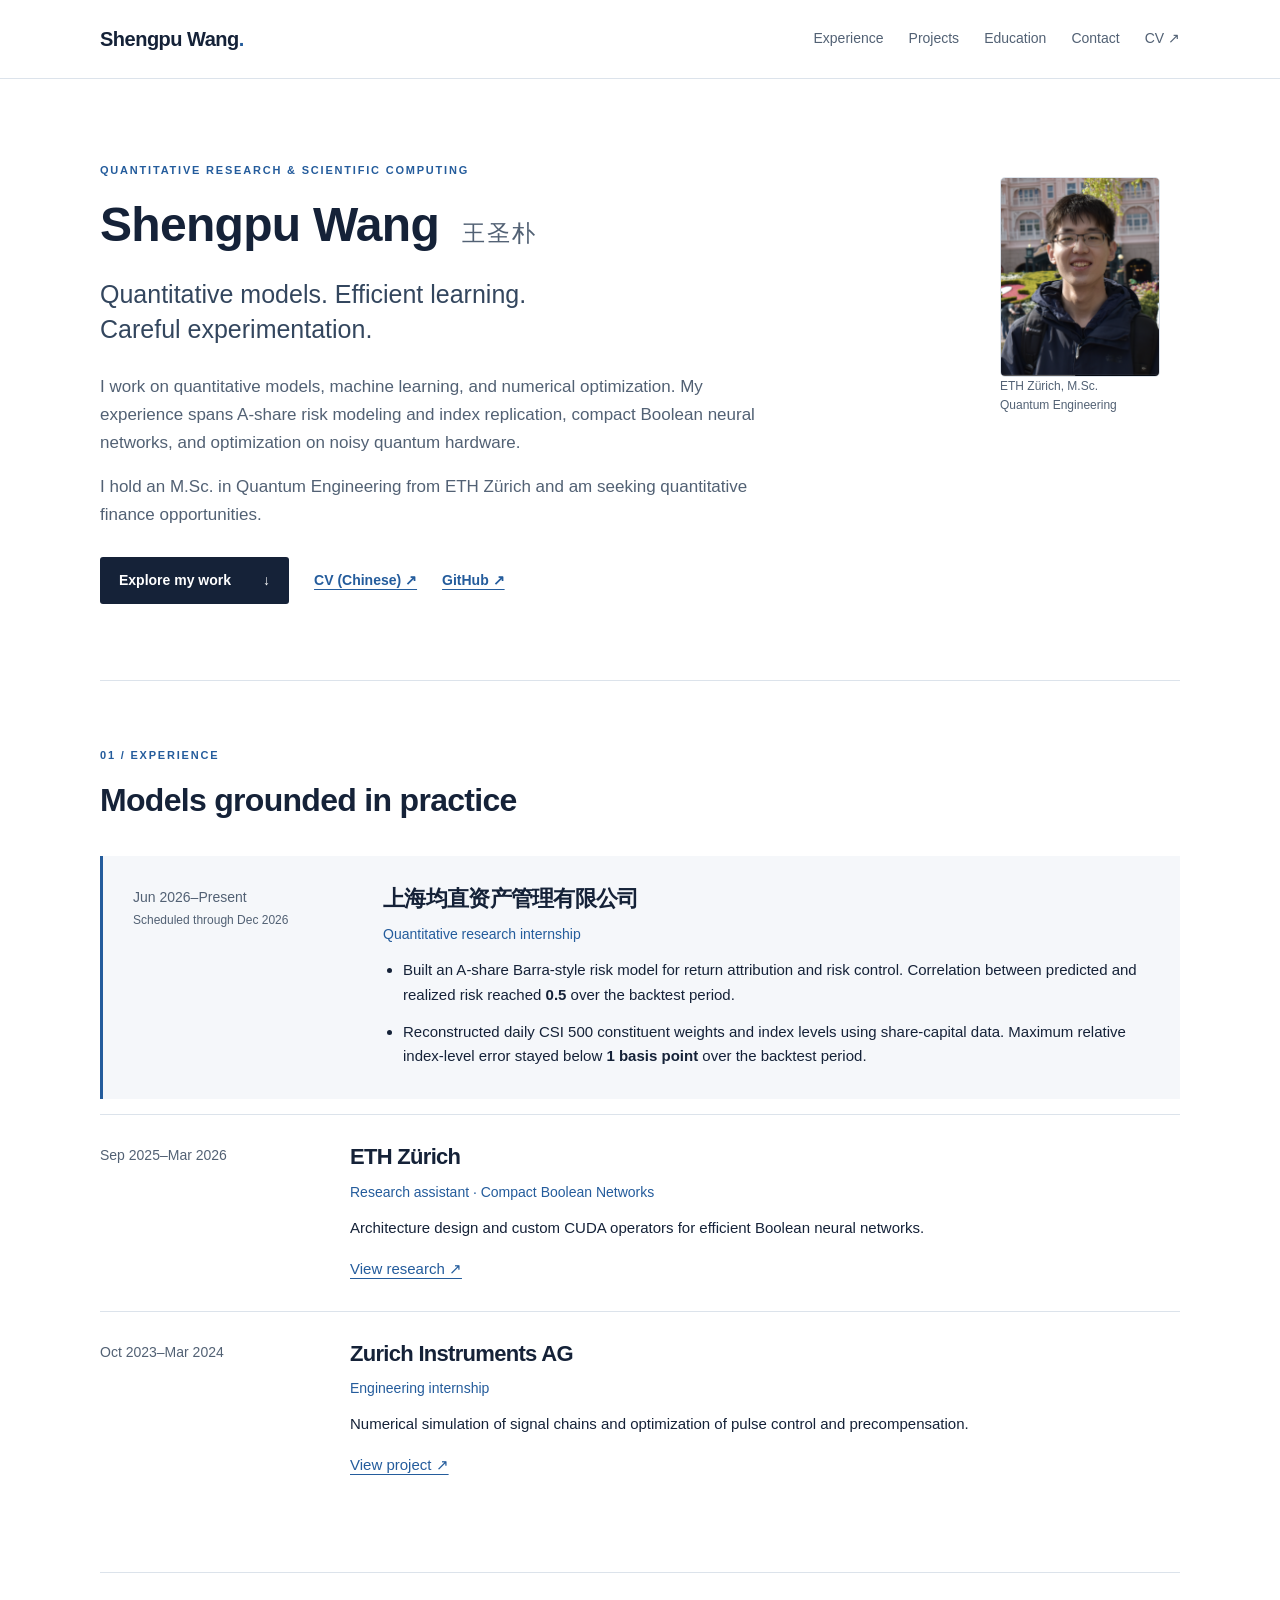
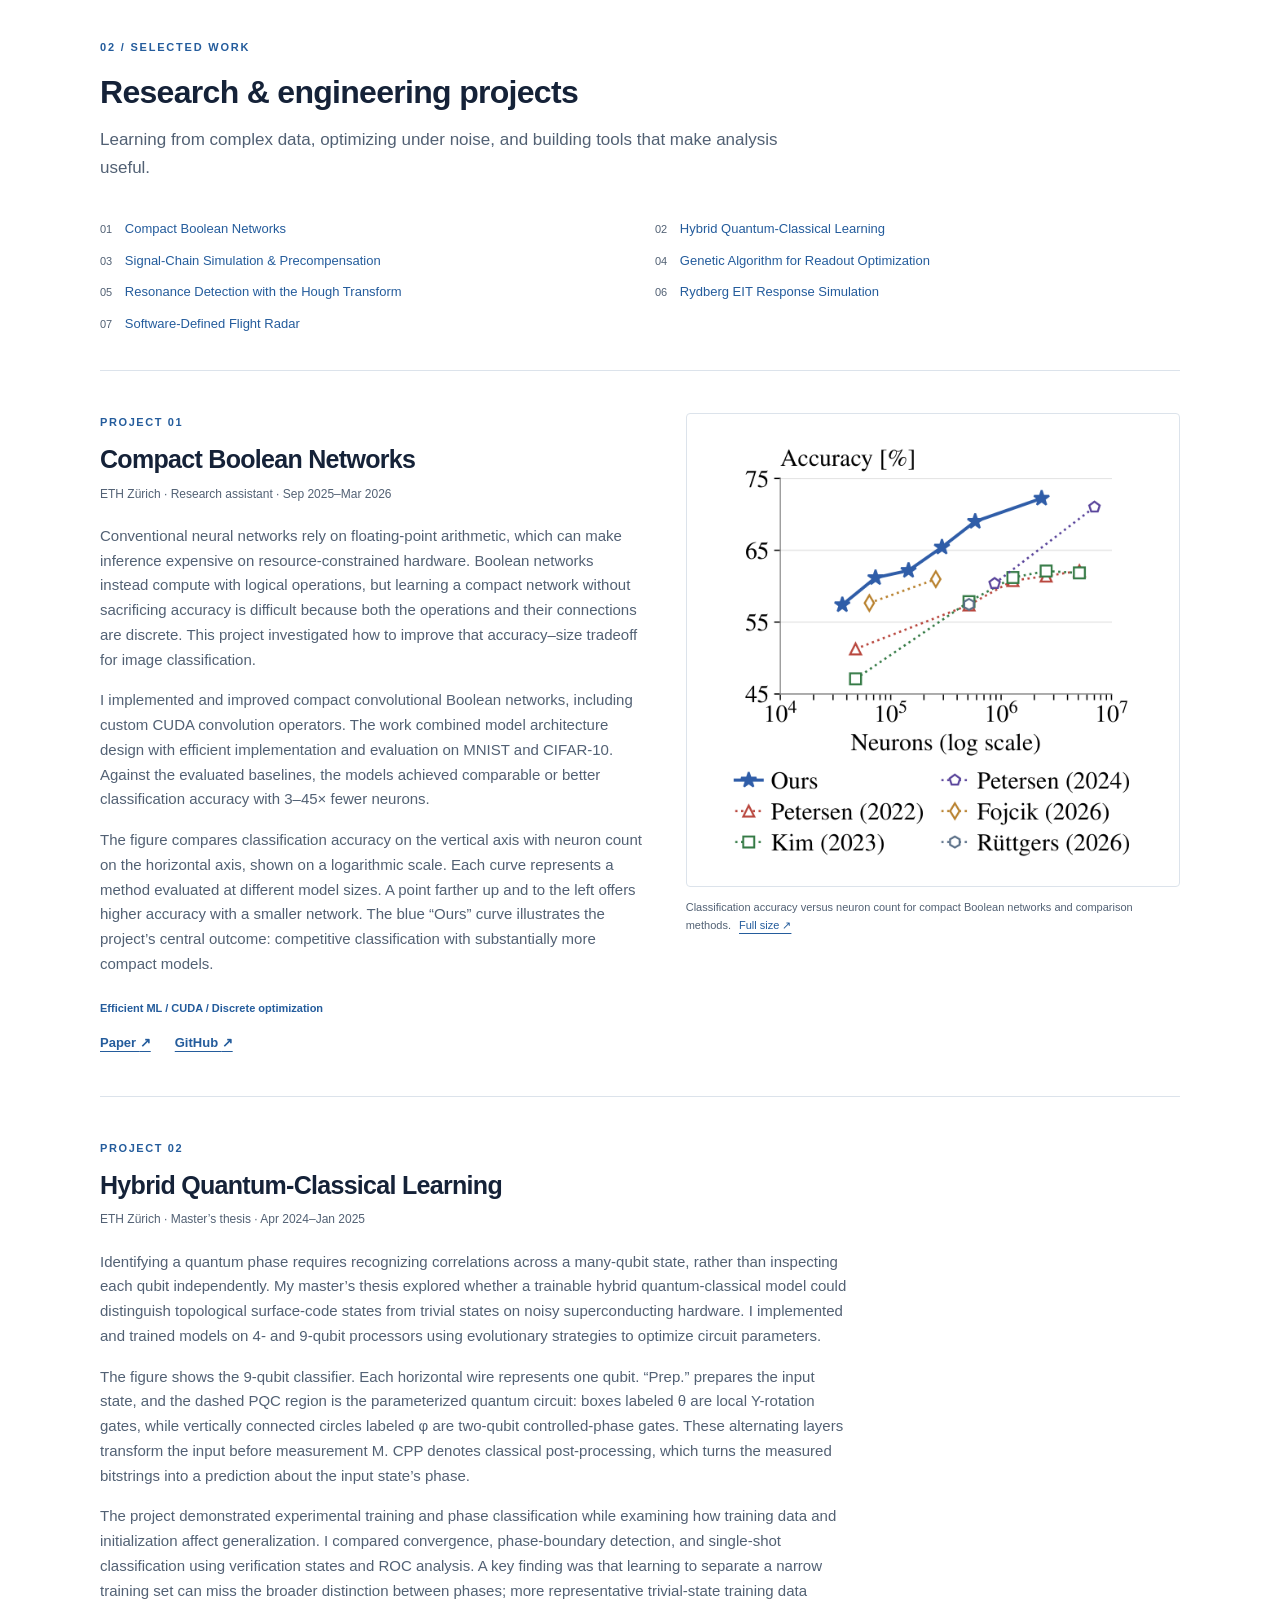
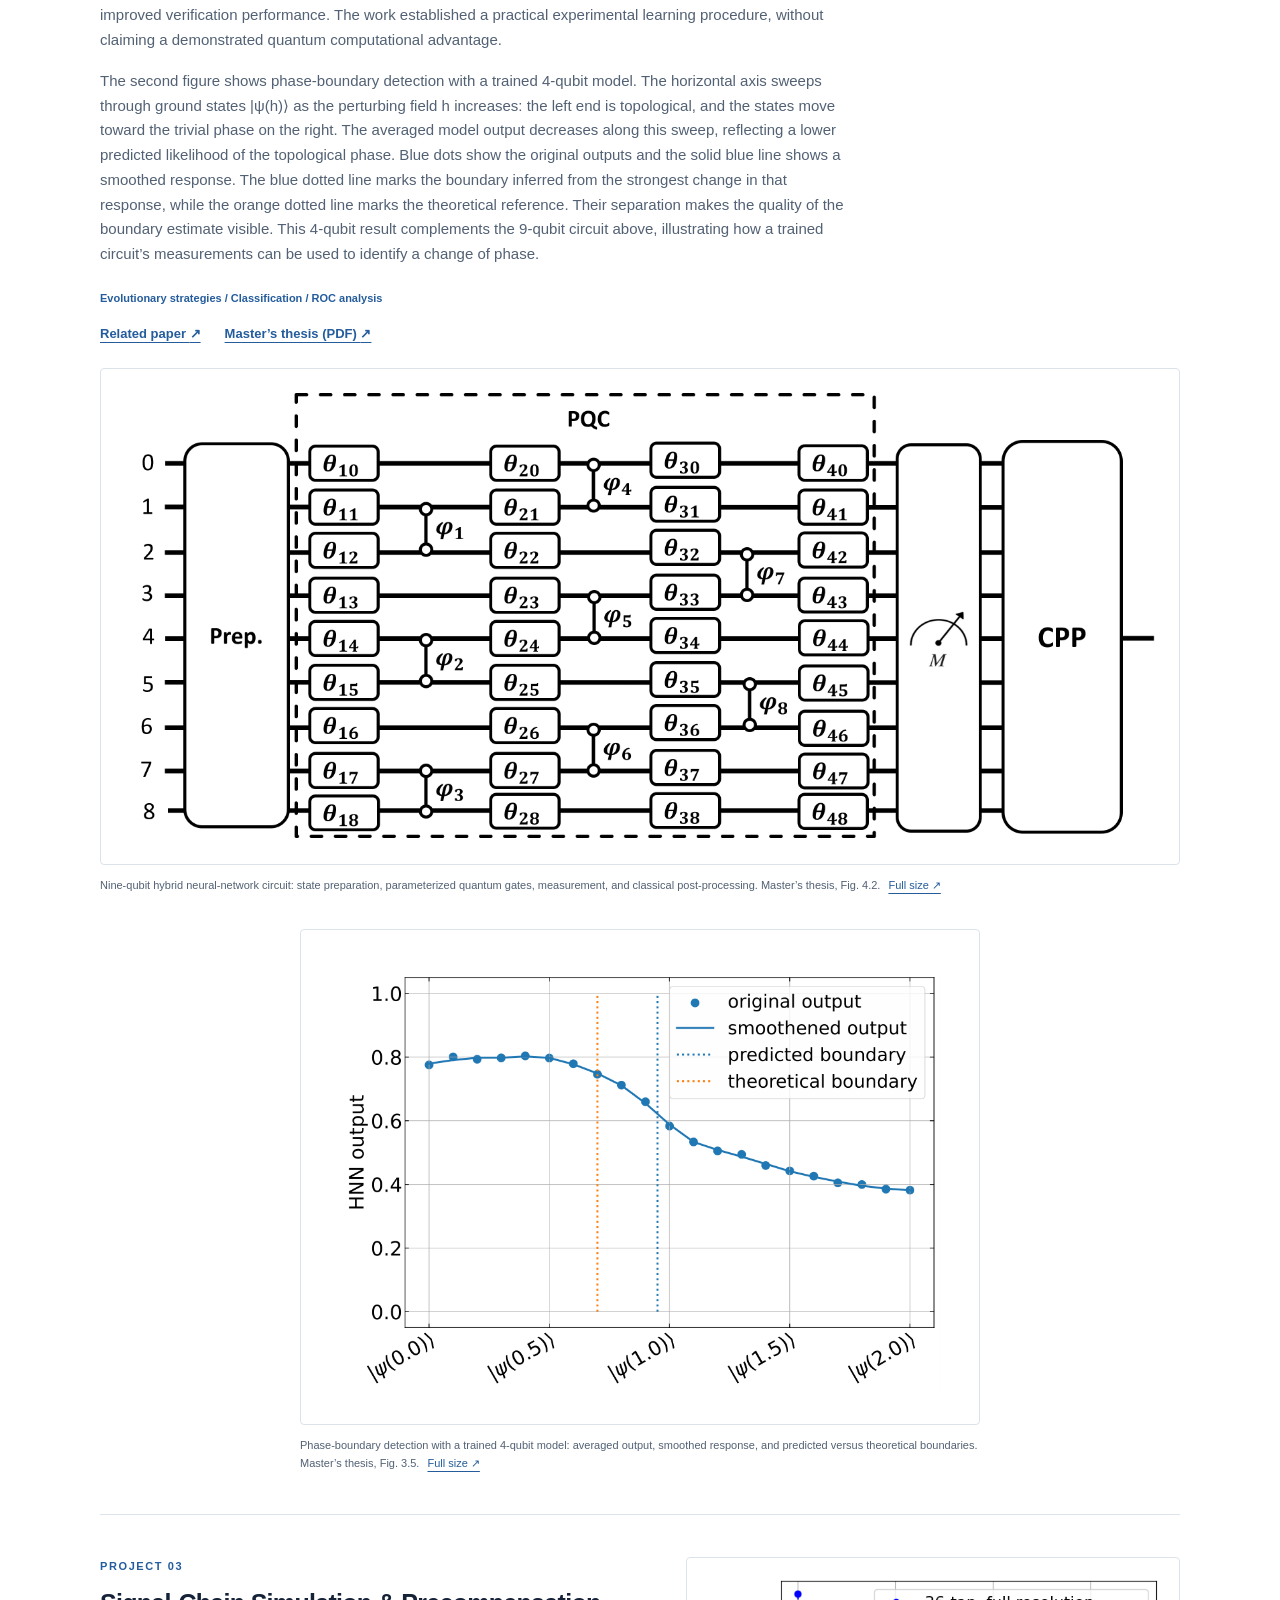
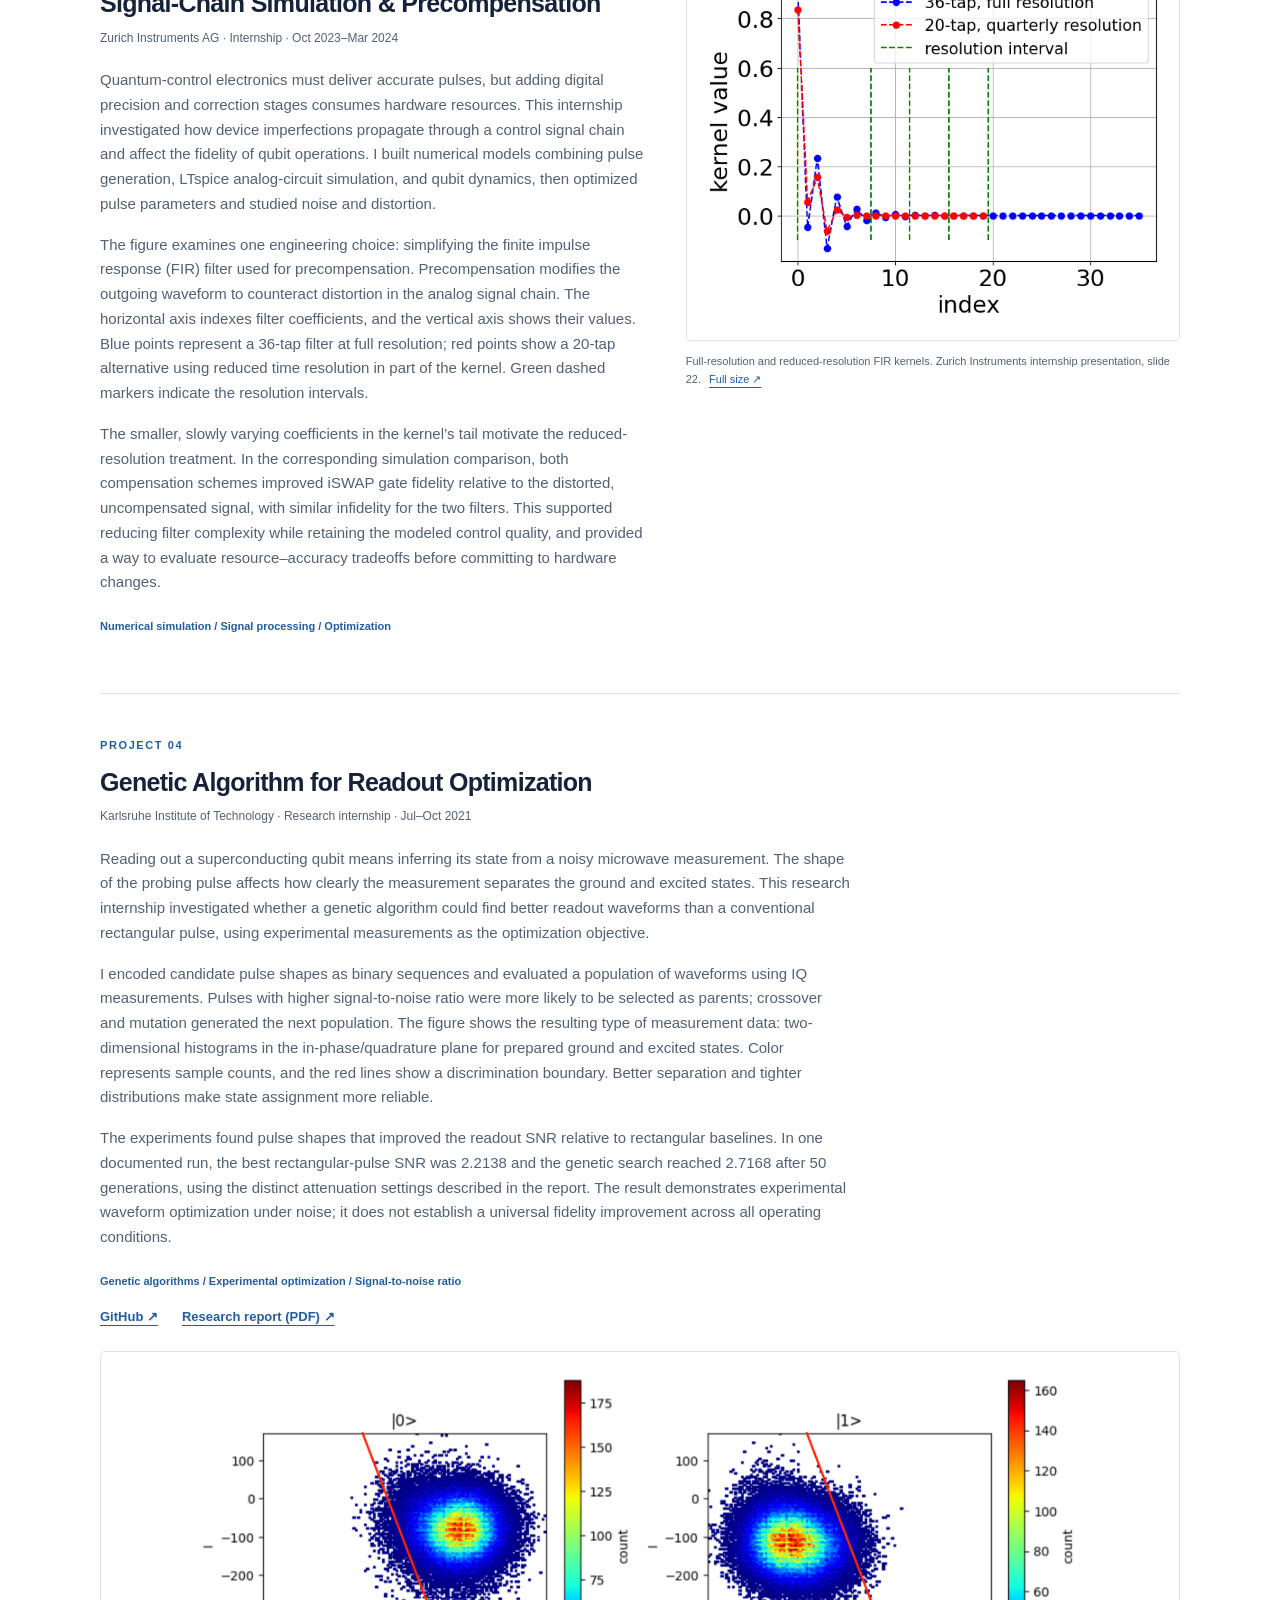
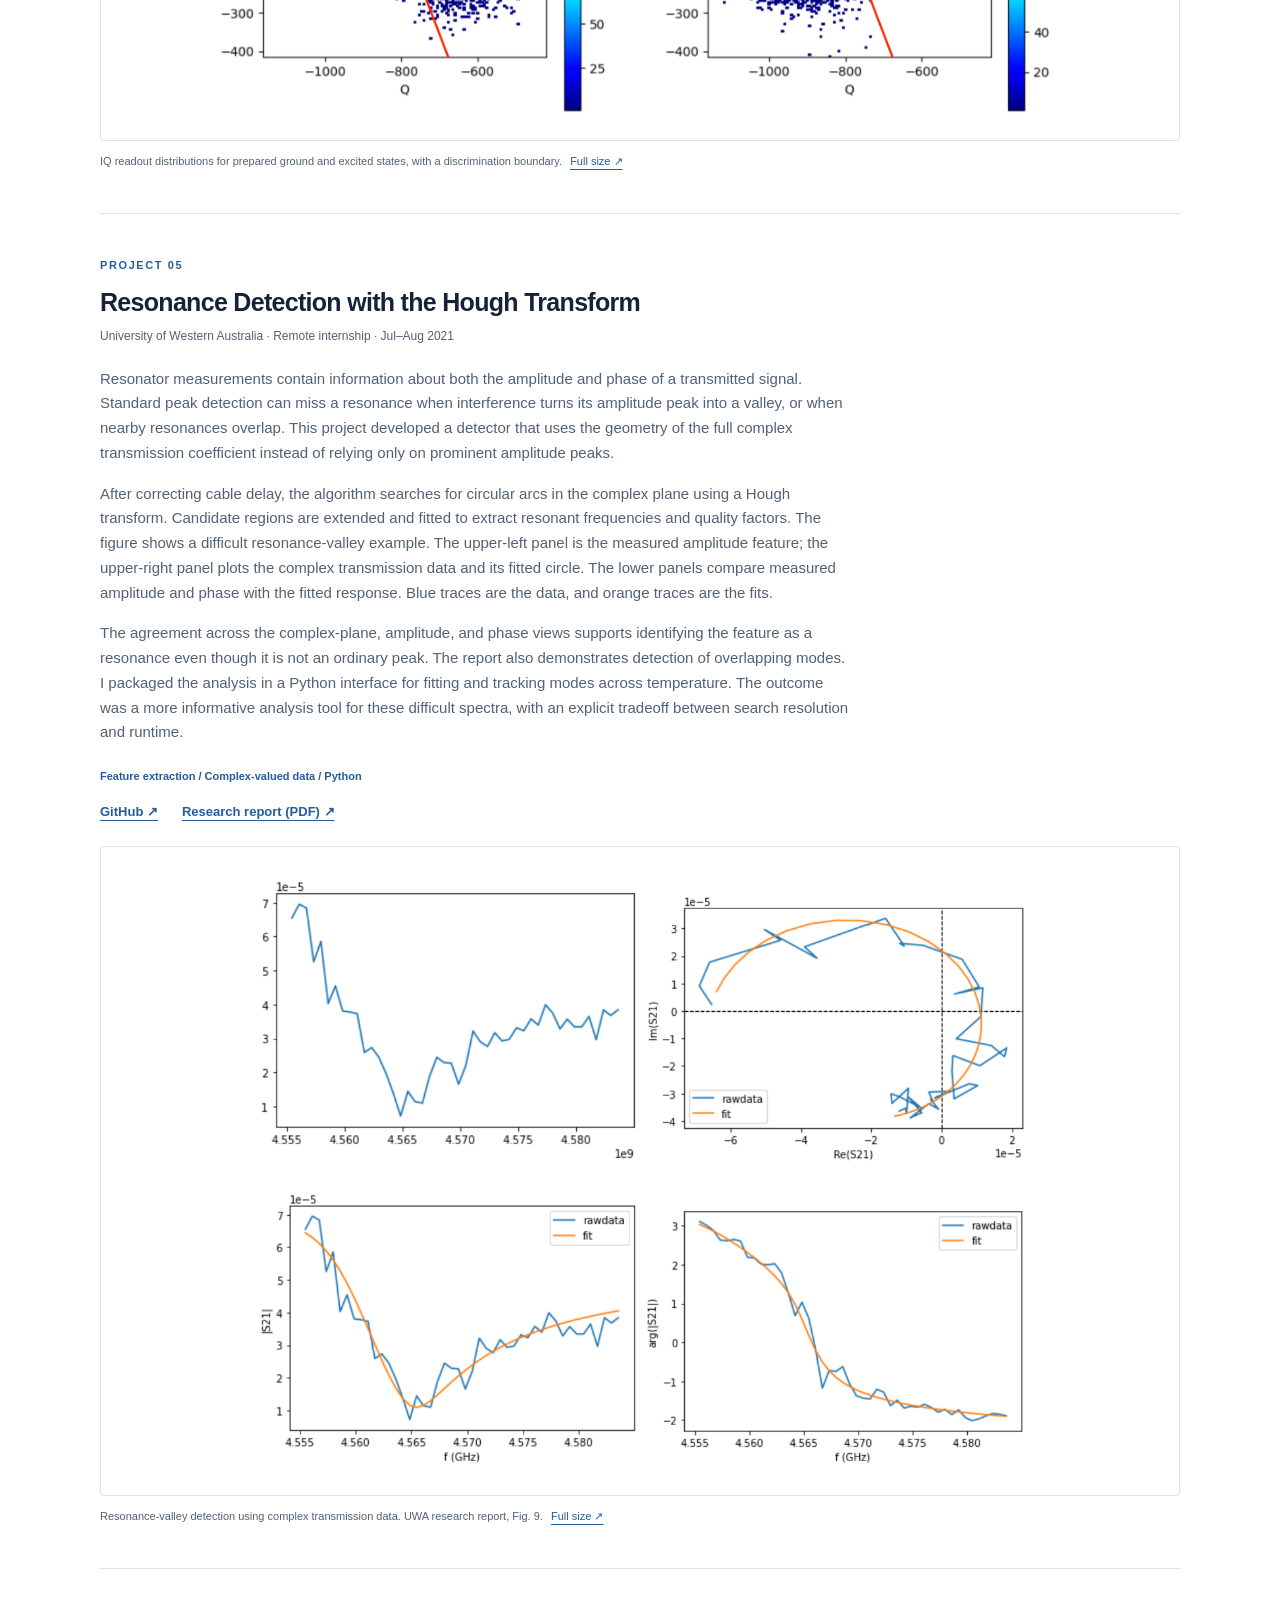
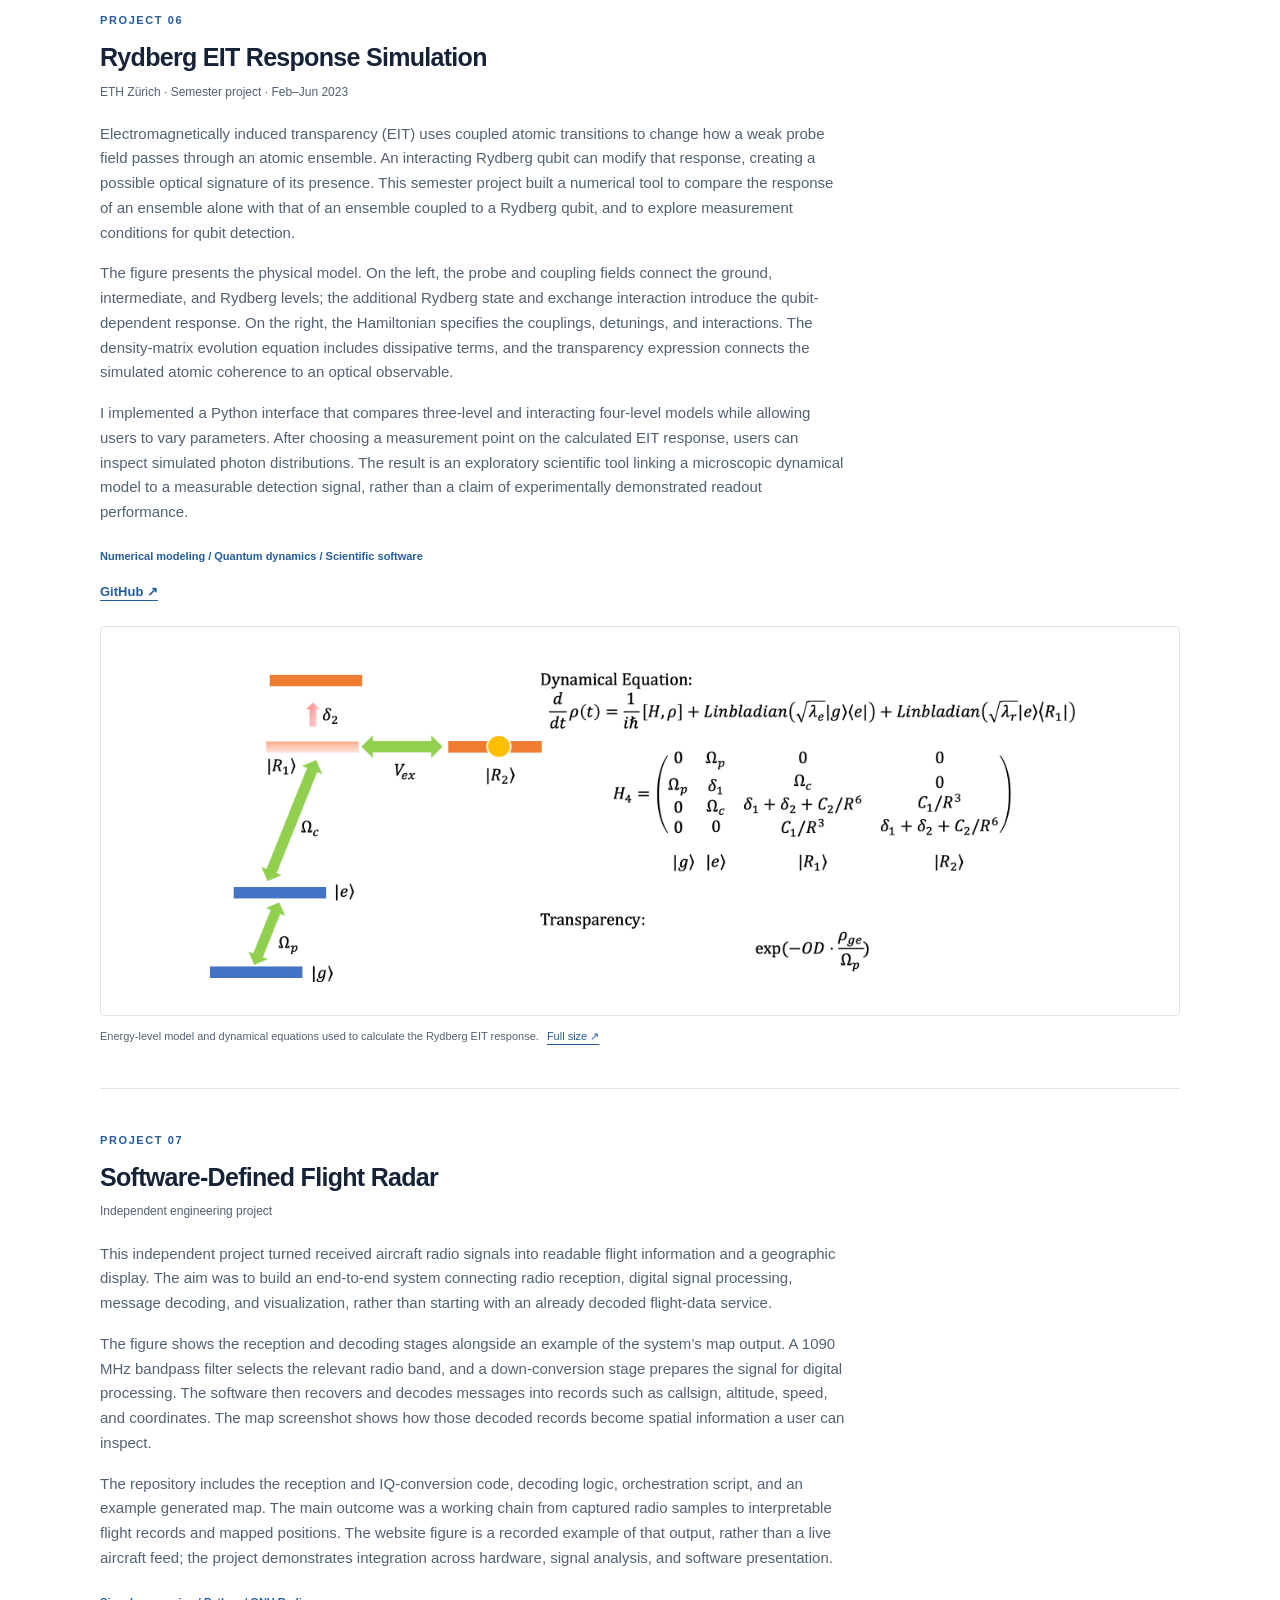
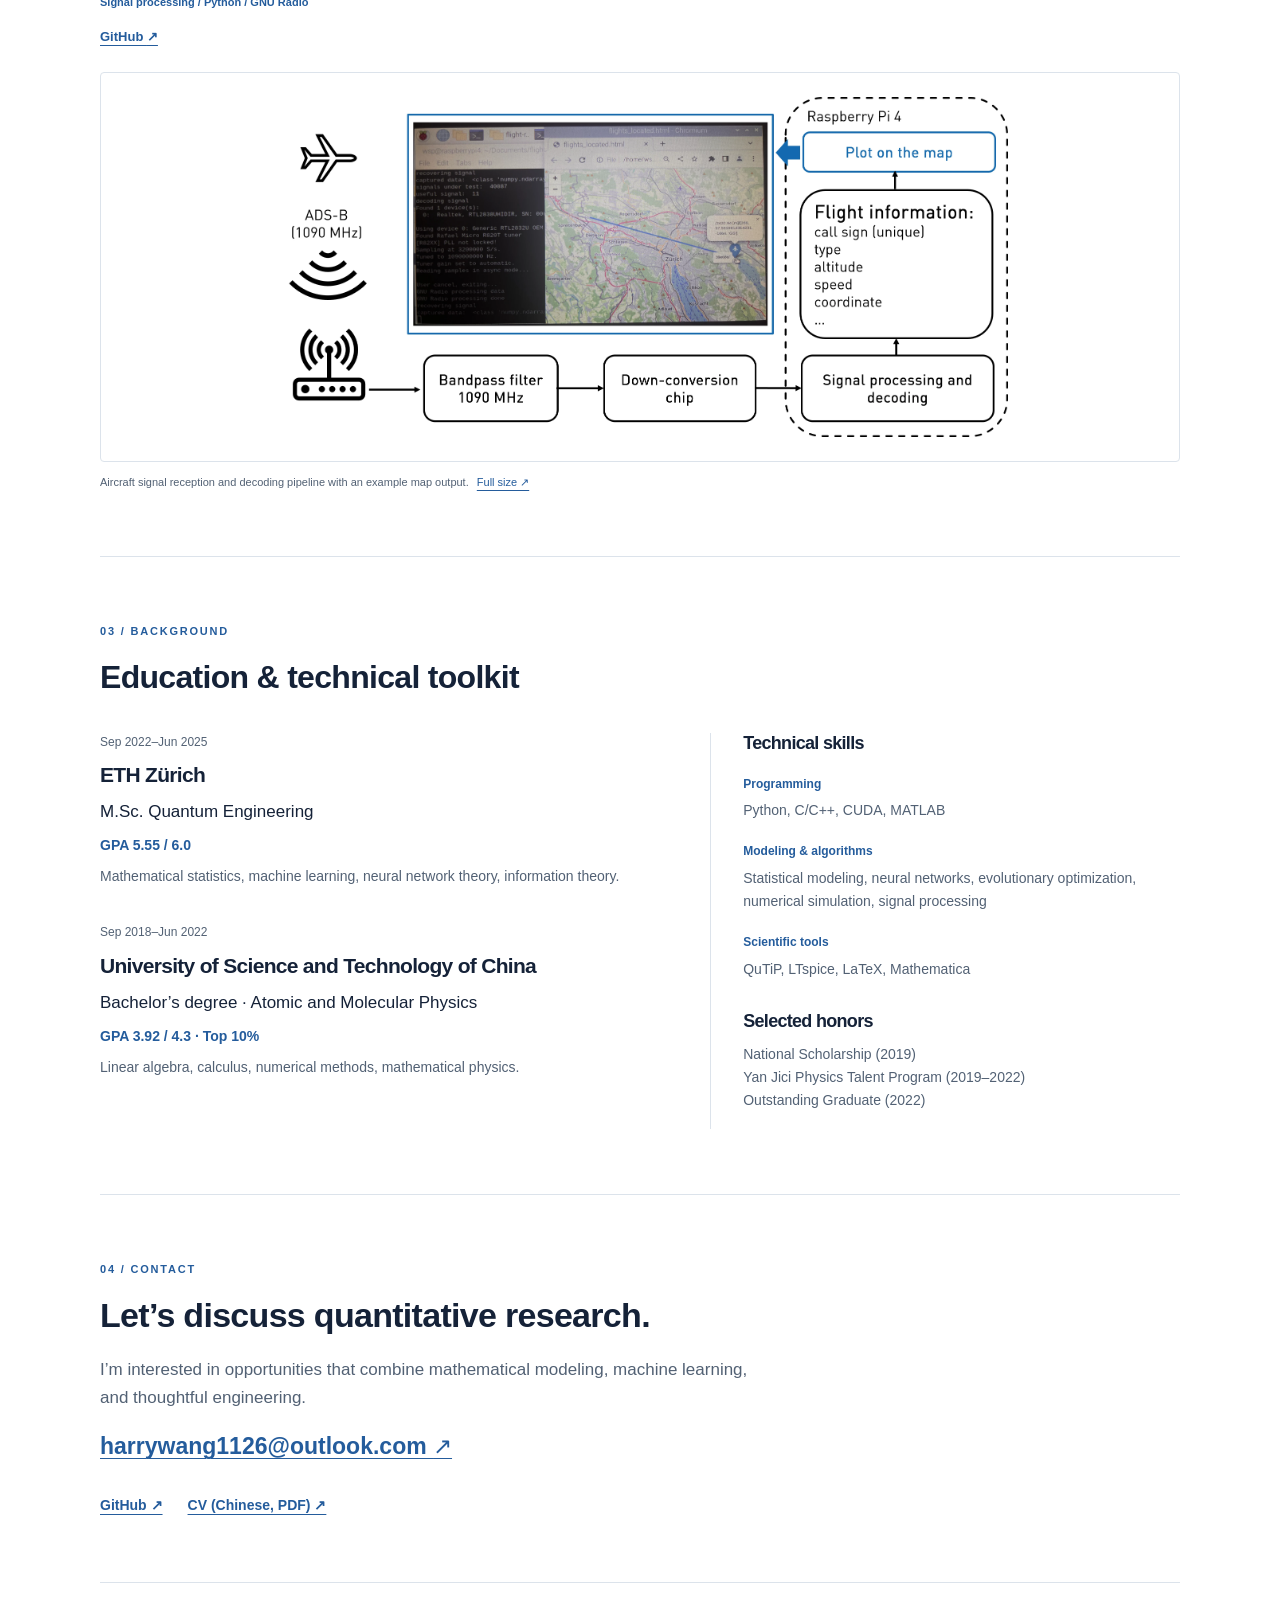
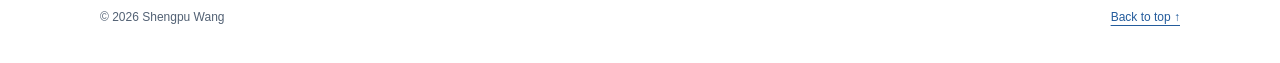
==== commit c5162e85: "Add phase-boundary plot alongside quantum circuit" ====
--- a/index.html
+++ b/index.html
@@ -28,9 +28,12 @@
 <p>Identifying a quantum phase requires recognizing correlations across a many-qubit state, rather than inspecting each qubit independently. My master’s thesis explored whether a trainable hybrid quantum-classical model could distinguish topological surface-code states from trivial states on noisy superconducting hardware. I implemented and trained models on 4- and 9-qubit processors using evolutionary strategies to optimize circuit parameters.</p>
 <p>The figure shows the 9-qubit classifier. Each horizontal wire represents one qubit. “Prep.” prepares the input state, and the dashed PQC region is the parameterized quantum circuit: boxes labeled θ are local Y-rotation gates, while vertically connected circles labeled φ are two-qubit controlled-phase gates. These alternating layers transform the input before measurement M. CPP denotes classical post-processing, which turns the measured bitstrings into a prediction about the input state’s phase.</p>
 <p>The project demonstrated experimental training and phase classification while examining how training data and initialization affect generalization. I compared convergence, phase-boundary detection, and single-shot classification using verification states and ROC analysis. A key finding was that learning to separate a narrow training set can miss the broader distinction between phases; more representative trivial-state training data improved verification performance. The work established a practical experimental learning procedure, without claiming a demonstrated quantum computational advantage.</p>
+<p>The second figure shows phase-boundary detection with a trained 4-qubit model. The horizontal axis sweeps through ground states |ψ(h)⟩ as the perturbing field h increases: the left end is topological, and the states move toward the trivial phase on the right. The averaged model output decreases along this sweep, reflecting a lower predicted likelihood of the topological phase. Blue dots show the original outputs and the solid blue line shows a smoothed response. The blue dotted line marks the boundary inferred from the strongest change in that response, while the orange dotted line marks the theoretical reference. Their separation makes the quality of the boundary estimate visible. This 4-qubit result complements the 9-qubit circuit above, illustrating how a trained circuit’s measurements can be used to identify a change of phase.</p>
 <p class="methods">Evolutionary strategies / Classification / ROC analysis</p><div class="project-links"><a href="https://arxiv.org/abs/2606.28201">Related paper <span aria-hidden="true">↗</span></a><a href="shengpu-wang-master-thesis.pdf">Master’s thesis (PDF) <span aria-hidden="true">↗</span></a></div></div>
 <figure><a href="nine-qubit-circuit.png" aria-label="View full-size figure: Hybrid Quantum-Classical Learning"><img src="nine-qubit-circuit.png" width="3074" height="1334" loading="lazy" decoding="async" alt="Nine-qubit classifier circuit with state preparation, parameterized Y rotations, controlled-phase gates, measurement, and classical post-processing."></a><figcaption>Nine-qubit hybrid neural-network circuit: state preparation, parameterized quantum gates, measurement, and classical post-processing. Master’s thesis, Fig. 4.2. <a href="nine-qubit-circuit.png">Full size ↗</a></figcaption>
 </figure>
+
+<figure class="phase-result"><a href="phase-boundary-detection.png" aria-label="View full-size phase-boundary detection result"><img src="phase-boundary-detection.png" width="988" height="700" loading="lazy" decoding="async" alt="Four-qubit model output decreases as the perturbing field increases from topological toward trivial states; predicted and theoretical phase boundaries are marked."></a><figcaption>Phase-boundary detection with a trained 4-qubit model: averaged output, smoothed response, and predicted versus theoretical boundaries. Master’s thesis, Fig. 3.5. <a href="phase-boundary-detection.png">Full size ↗</a></figcaption></figure>
 </section>
 <section id="signal-chain-simulation" class="project " aria-labelledby="signal-chain-simulation-title"><div class="project-copy"><p class="project-number">Project 03</p><h3 id="signal-chain-simulation-title">Signal-Chain Simulation &amp; Precompensation</h3><p class="project-meta">Zurich Instruments AG · Internship · Oct 2023–Mar 2024</p>
 <p>Quantum-control electronics must deliver accurate pulses, but adding digital precision and correction stages consumes hardware resources. This internship investigated how device imperfections propagate through a control signal chain and affect the fidelity of qubit operations. I built numerical models combining pulse generation, LTspice analog-circuit simulation, and qubit dynamics, then optimized pulse parameters and studied noise and distortion.</p>
--- a/styles.css
+++ b/styles.css
@@ -3,3 +3,5 @@
 #resonance-detection figure img{max-height:600px}
 
 .project-copy{max-width:780px}.project{align-items:start}.project:not(.wide) figure{position:sticky;top:110px}#hybrid-quantum-learning figure img{max-height:480px}@media(max-width:800px){.project:not(.wide) figure{position:static}}
+
+#hybrid-quantum-learning .phase-result{width:min(100%,680px);margin:10px auto 0}#hybrid-quantum-learning .phase-result img{max-height:460px}
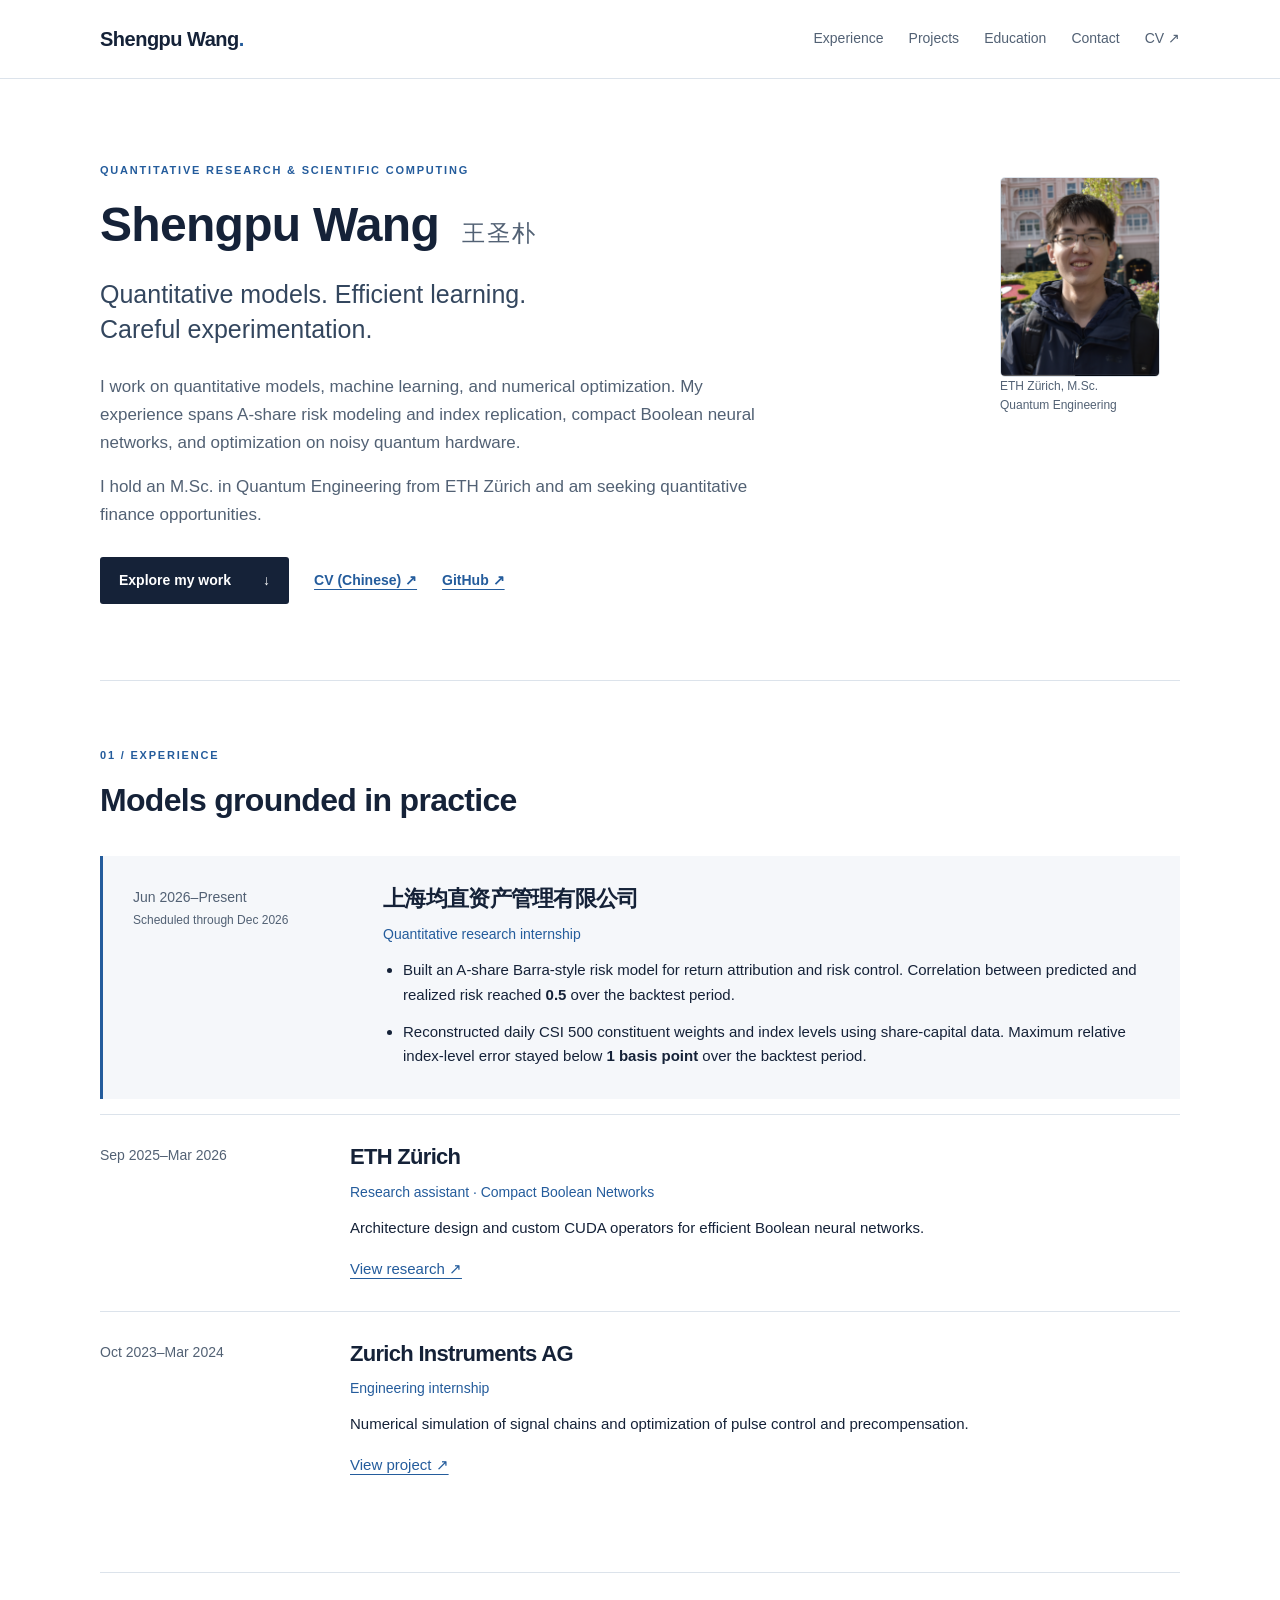
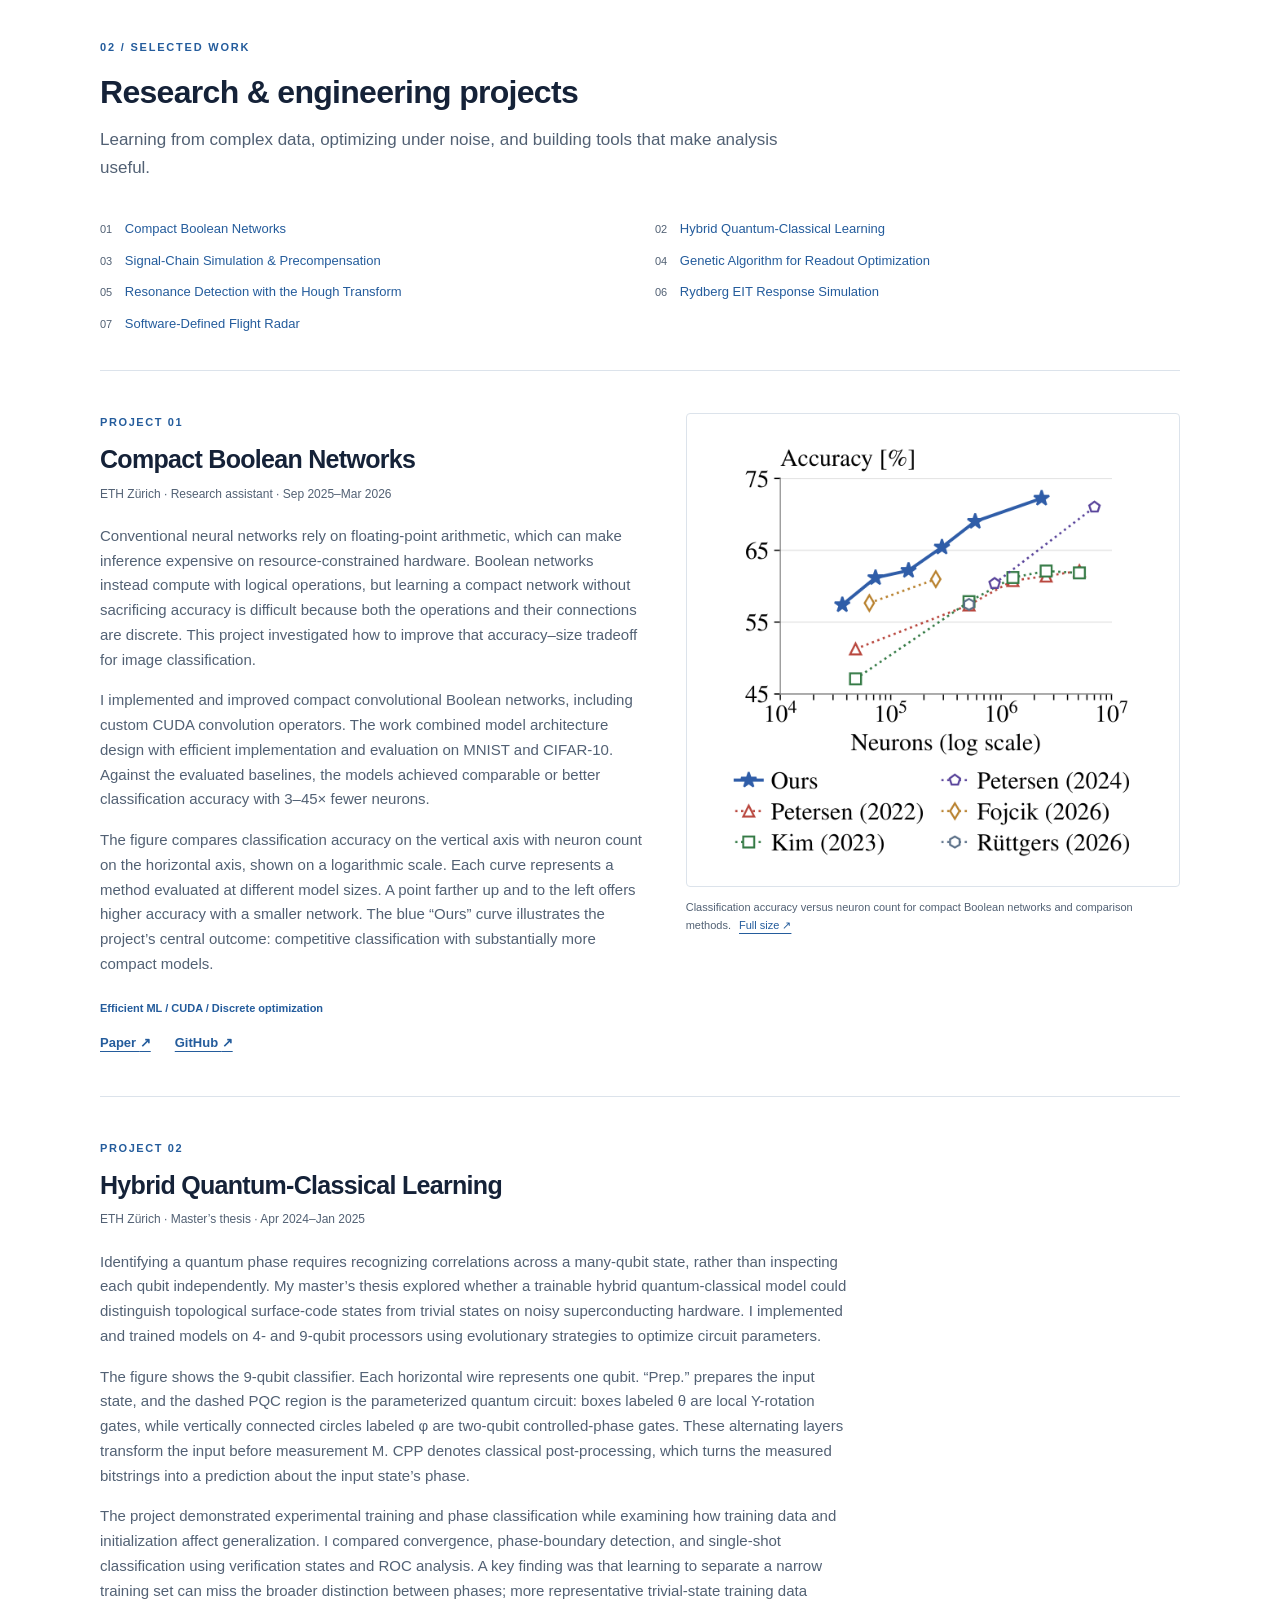
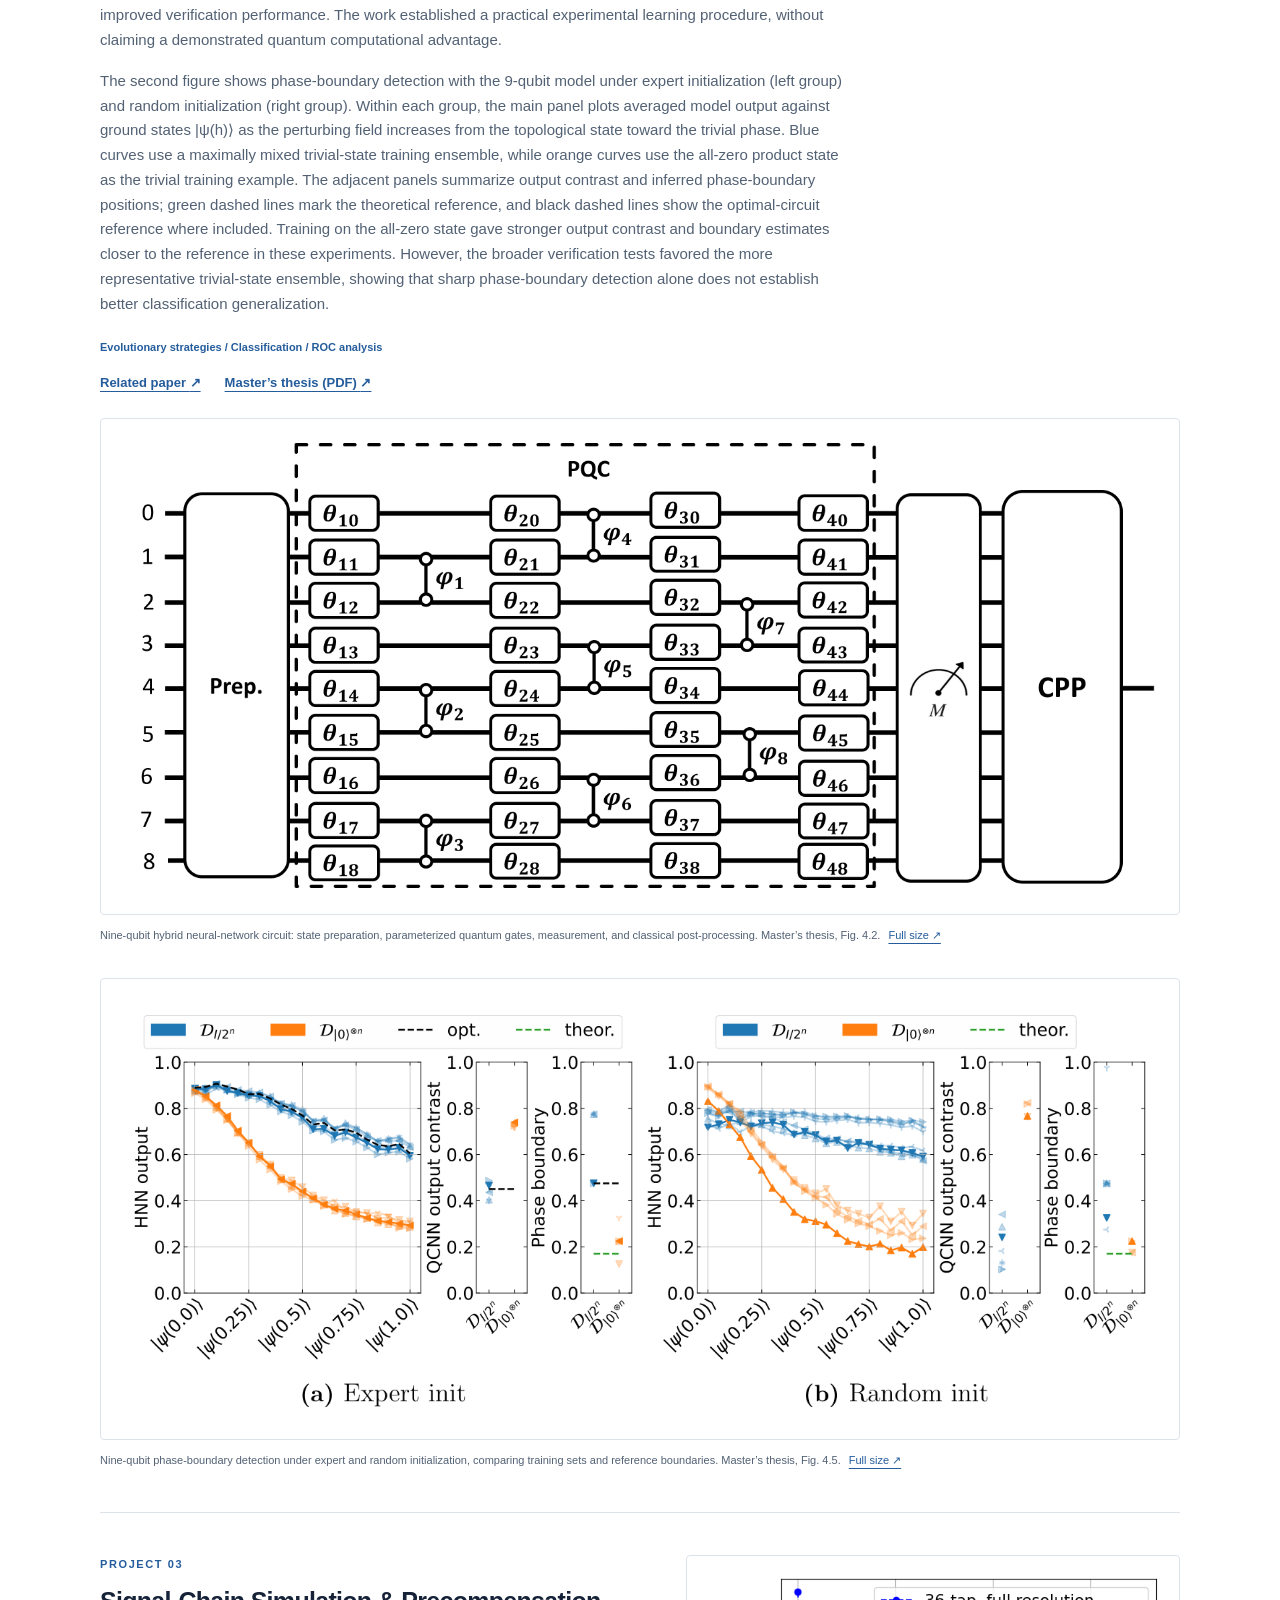
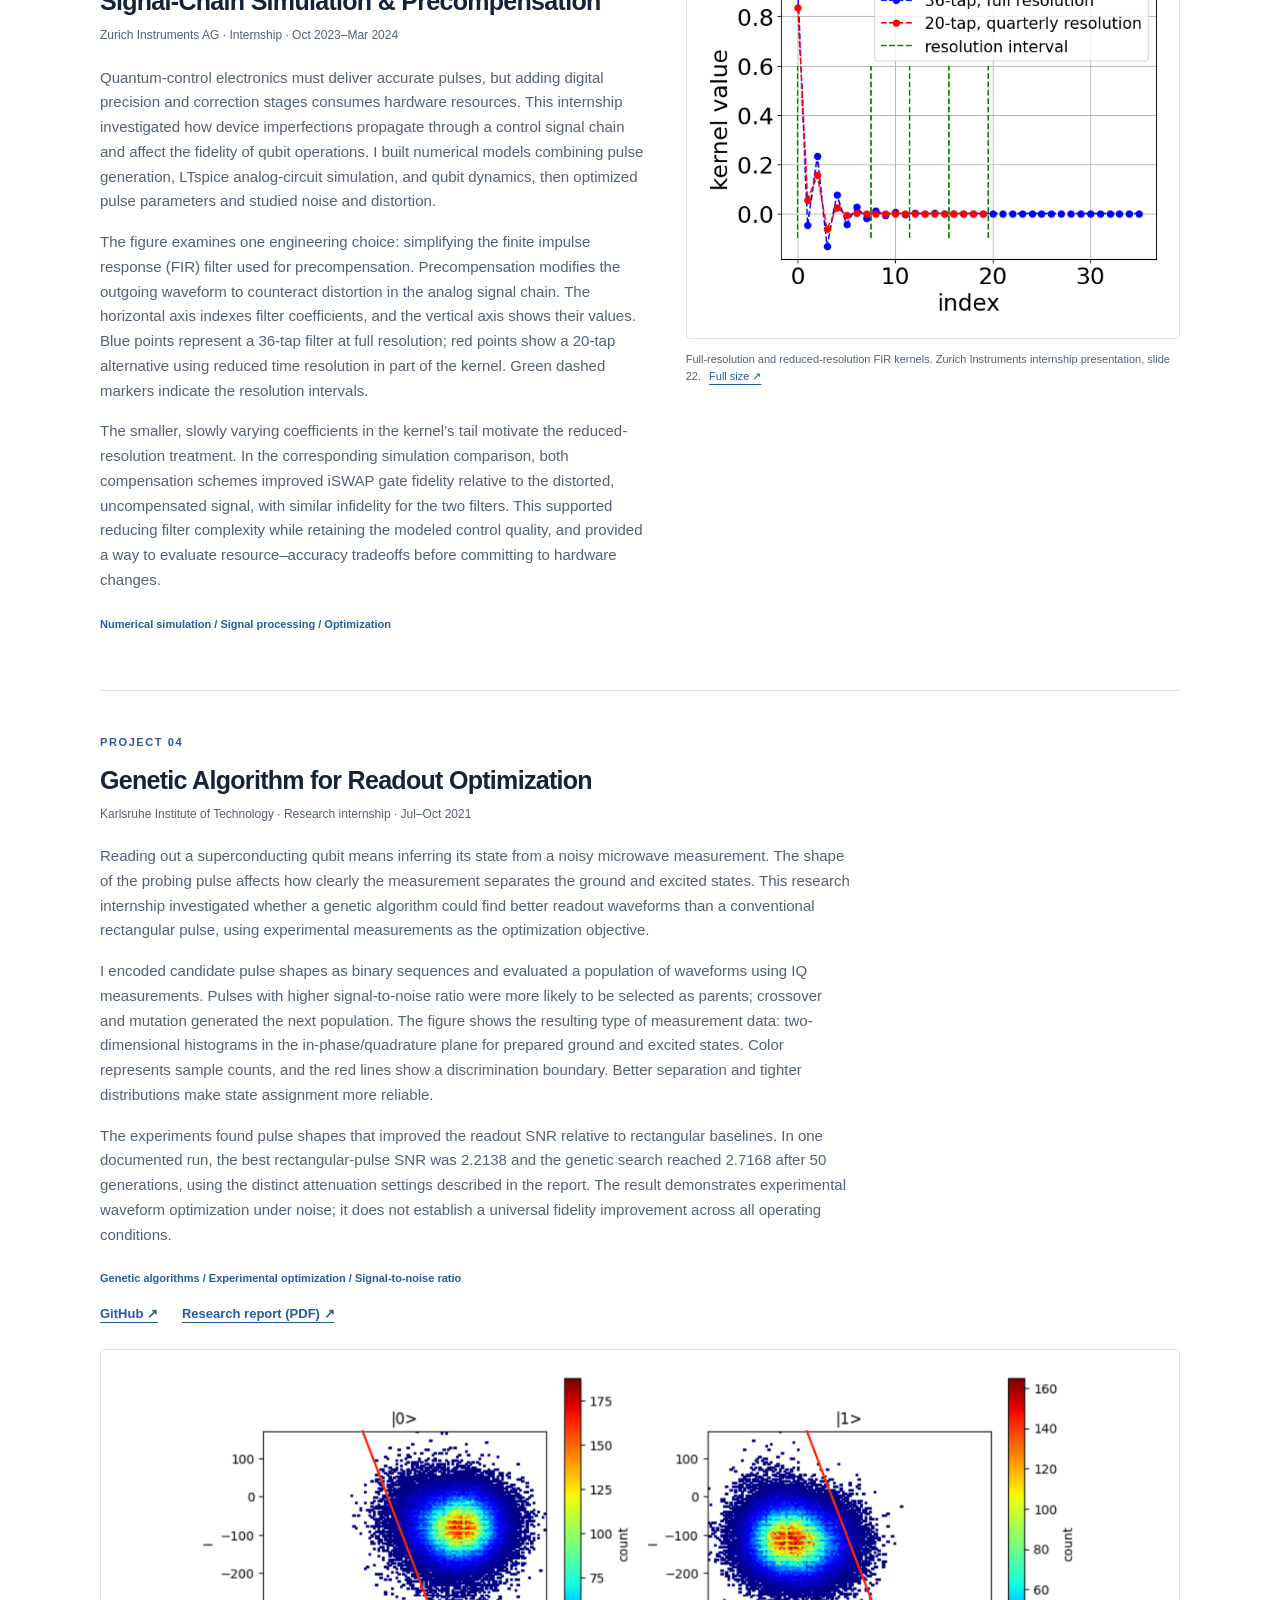
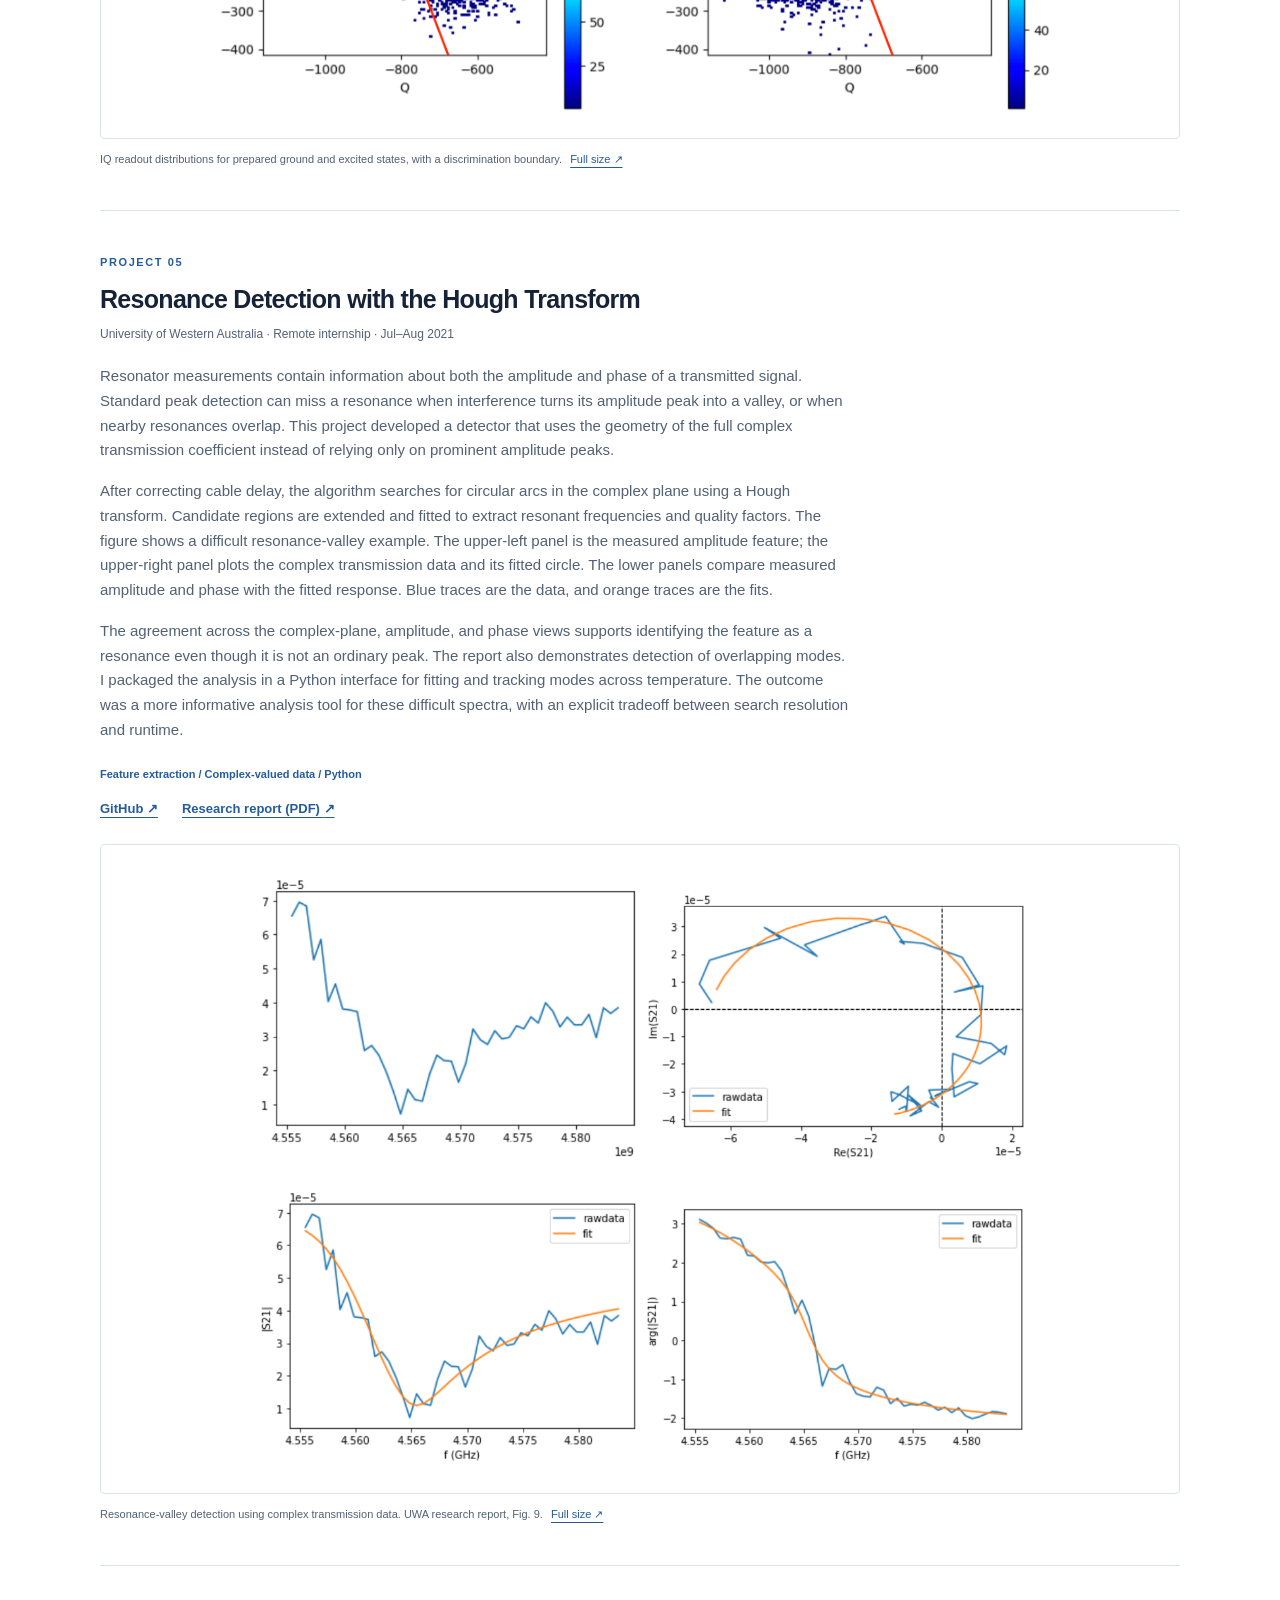
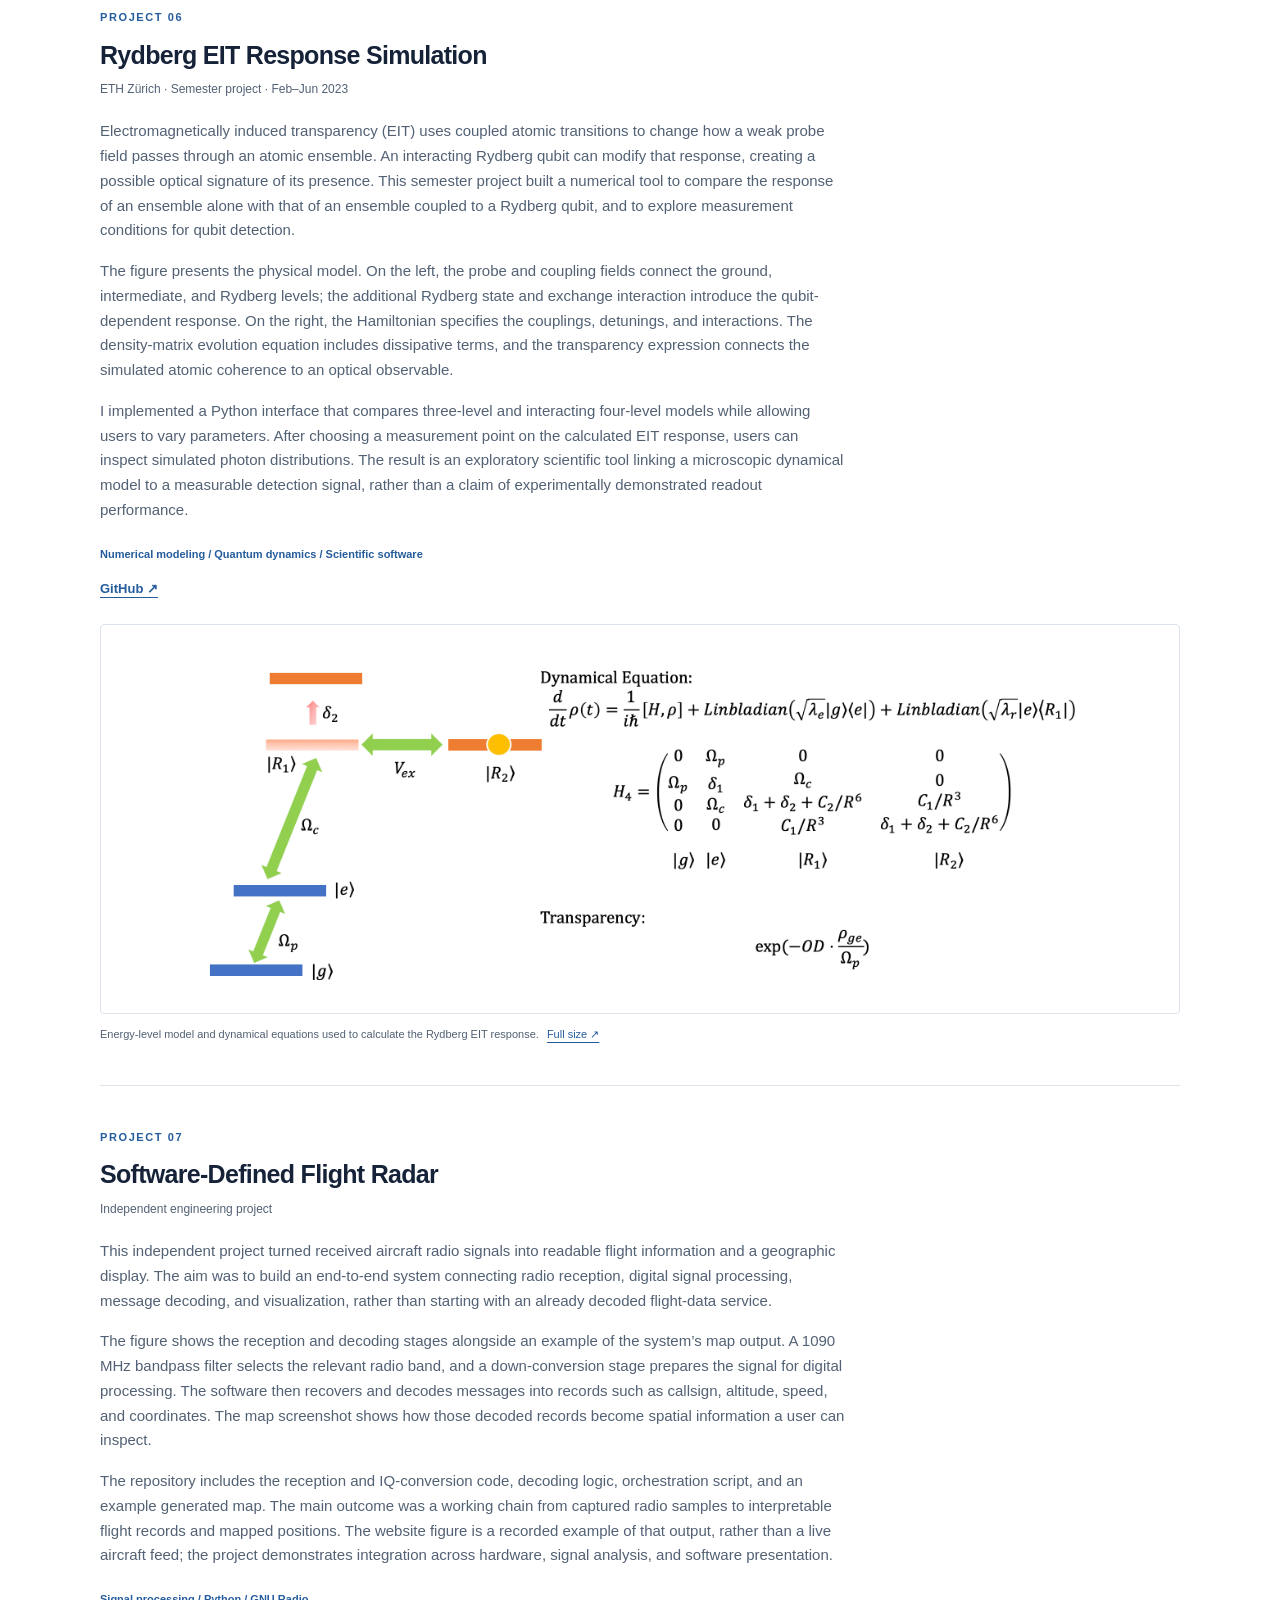
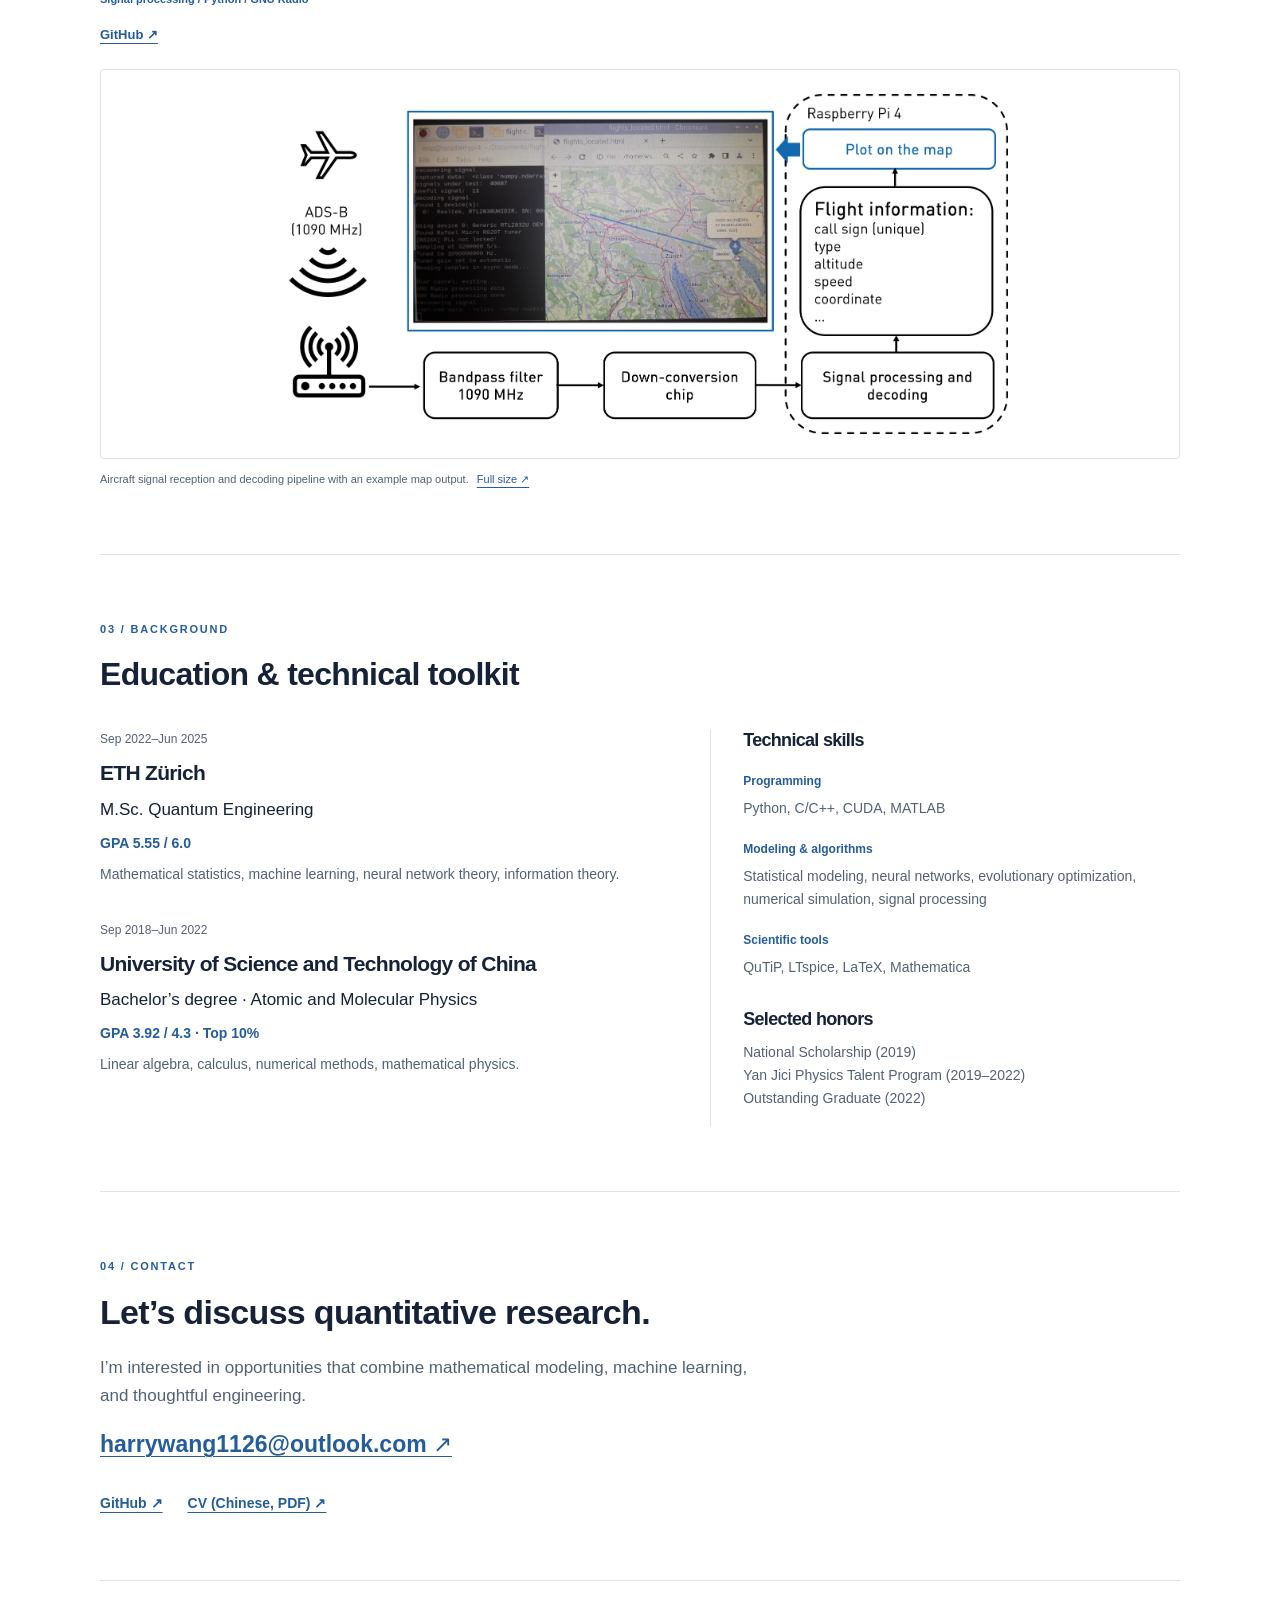
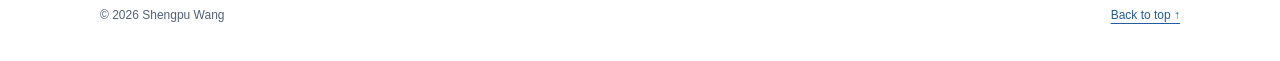
==== commit 9906a2c2: "Use nine-qubit phase-boundary results" ====
--- a/index.html
+++ b/index.html
@@ -28,12 +28,12 @@
 <p>Identifying a quantum phase requires recognizing correlations across a many-qubit state, rather than inspecting each qubit independently. My master’s thesis explored whether a trainable hybrid quantum-classical model could distinguish topological surface-code states from trivial states on noisy superconducting hardware. I implemented and trained models on 4- and 9-qubit processors using evolutionary strategies to optimize circuit parameters.</p>
 <p>The figure shows the 9-qubit classifier. Each horizontal wire represents one qubit. “Prep.” prepares the input state, and the dashed PQC region is the parameterized quantum circuit: boxes labeled θ are local Y-rotation gates, while vertically connected circles labeled φ are two-qubit controlled-phase gates. These alternating layers transform the input before measurement M. CPP denotes classical post-processing, which turns the measured bitstrings into a prediction about the input state’s phase.</p>
 <p>The project demonstrated experimental training and phase classification while examining how training data and initialization affect generalization. I compared convergence, phase-boundary detection, and single-shot classification using verification states and ROC analysis. A key finding was that learning to separate a narrow training set can miss the broader distinction between phases; more representative trivial-state training data improved verification performance. The work established a practical experimental learning procedure, without claiming a demonstrated quantum computational advantage.</p>
-<p>The second figure shows phase-boundary detection with a trained 4-qubit model. The horizontal axis sweeps through ground states |ψ(h)⟩ as the perturbing field h increases: the left end is topological, and the states move toward the trivial phase on the right. The averaged model output decreases along this sweep, reflecting a lower predicted likelihood of the topological phase. Blue dots show the original outputs and the solid blue line shows a smoothed response. The blue dotted line marks the boundary inferred from the strongest change in that response, while the orange dotted line marks the theoretical reference. Their separation makes the quality of the boundary estimate visible. This 4-qubit result complements the 9-qubit circuit above, illustrating how a trained circuit’s measurements can be used to identify a change of phase.</p>
+<p>The second figure shows phase-boundary detection with the 9-qubit model under expert initialization (left group) and random initialization (right group). Within each group, the main panel plots averaged model output against ground states |ψ(h)⟩ as the perturbing field increases from the topological state toward the trivial phase. Blue curves use a maximally mixed trivial-state training ensemble, while orange curves use the all-zero product state as the trivial training example. The adjacent panels summarize output contrast and inferred phase-boundary positions; green dashed lines mark the theoretical reference, and black dashed lines show the optimal-circuit reference where included. Training on the all-zero state gave stronger output contrast and boundary estimates closer to the reference in these experiments. However, the broader verification tests favored the more representative trivial-state ensemble, showing that sharp phase-boundary detection alone does not establish better classification generalization.</p>
 <p class="methods">Evolutionary strategies / Classification / ROC analysis</p><div class="project-links"><a href="https://arxiv.org/abs/2606.28201">Related paper <span aria-hidden="true">↗</span></a><a href="shengpu-wang-master-thesis.pdf">Master’s thesis (PDF) <span aria-hidden="true">↗</span></a></div></div>
 <figure><a href="nine-qubit-circuit.png" aria-label="View full-size figure: Hybrid Quantum-Classical Learning"><img src="nine-qubit-circuit.png" width="3074" height="1334" loading="lazy" decoding="async" alt="Nine-qubit classifier circuit with state preparation, parameterized Y rotations, controlled-phase gates, measurement, and classical post-processing."></a><figcaption>Nine-qubit hybrid neural-network circuit: state preparation, parameterized quantum gates, measurement, and classical post-processing. Master’s thesis, Fig. 4.2. <a href="nine-qubit-circuit.png">Full size ↗</a></figcaption>
 </figure>
 
-<figure class="phase-result"><a href="phase-boundary-detection.png" aria-label="View full-size phase-boundary detection result"><img src="phase-boundary-detection.png" width="988" height="700" loading="lazy" decoding="async" alt="Four-qubit model output decreases as the perturbing field increases from topological toward trivial states; predicted and theoretical phase boundaries are marked."></a><figcaption>Phase-boundary detection with a trained 4-qubit model: averaged output, smoothed response, and predicted versus theoretical boundaries. Master’s thesis, Fig. 3.5. <a href="phase-boundary-detection.png">Full size ↗</a></figcaption></figure>
+<figure class="phase-result"><a href="nine-qubit-phase-detection.png" aria-label="View full-size phase-boundary detection result"><img src="nine-qubit-phase-detection.png" width="1425" height="570" loading="lazy" decoding="async" alt="Nine-qubit phase-boundary results comparing two training sets under expert and random initialization, including output curves, output contrast, and predicted boundary positions."></a><figcaption>Nine-qubit phase-boundary detection under expert and random initialization, comparing training sets and reference boundaries. Master’s thesis, Fig. 4.5. <a href="nine-qubit-phase-detection.png">Full size ↗</a></figcaption></figure>
 </section>
 <section id="signal-chain-simulation" class="project " aria-labelledby="signal-chain-simulation-title"><div class="project-copy"><p class="project-number">Project 03</p><h3 id="signal-chain-simulation-title">Signal-Chain Simulation &amp; Precompensation</h3><p class="project-meta">Zurich Instruments AG · Internship · Oct 2023–Mar 2024</p>
 <p>Quantum-control electronics must deliver accurate pulses, but adding digital precision and correction stages consumes hardware resources. This internship investigated how device imperfections propagate through a control signal chain and affect the fidelity of qubit operations. I built numerical models combining pulse generation, LTspice analog-circuit simulation, and qubit dynamics, then optimized pulse parameters and studied noise and distortion.</p>
--- a/styles.css
+++ b/styles.css
@@ -5,3 +5,5 @@
 .project-copy{max-width:780px}.project{align-items:start}.project:not(.wide) figure{position:sticky;top:110px}#hybrid-quantum-learning figure img{max-height:480px}@media(max-width:800px){.project:not(.wide) figure{position:static}}
 
 #hybrid-quantum-learning .phase-result{width:min(100%,680px);margin:10px auto 0}#hybrid-quantum-learning .phase-result img{max-height:460px}
+
+#hybrid-quantum-learning .phase-result{width:100%}#hybrid-quantum-learning .phase-result img{max-height:520px}
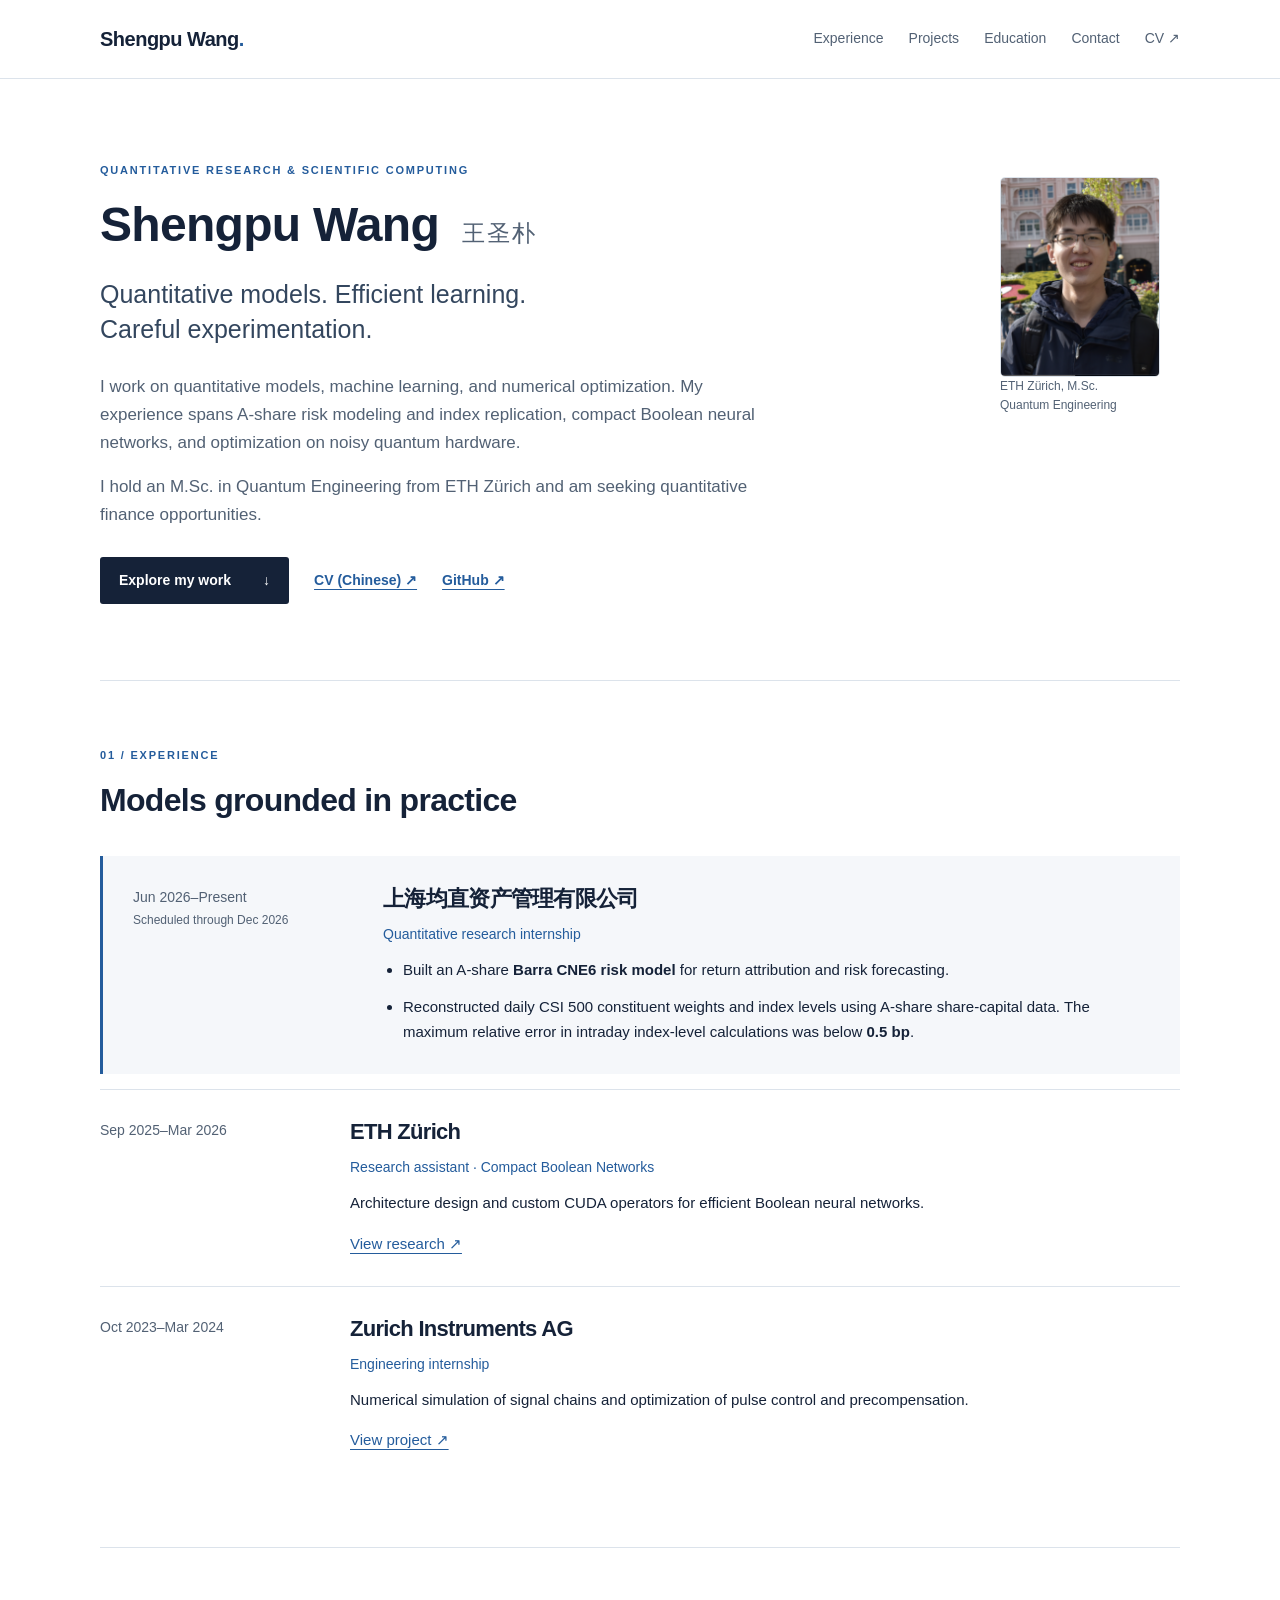
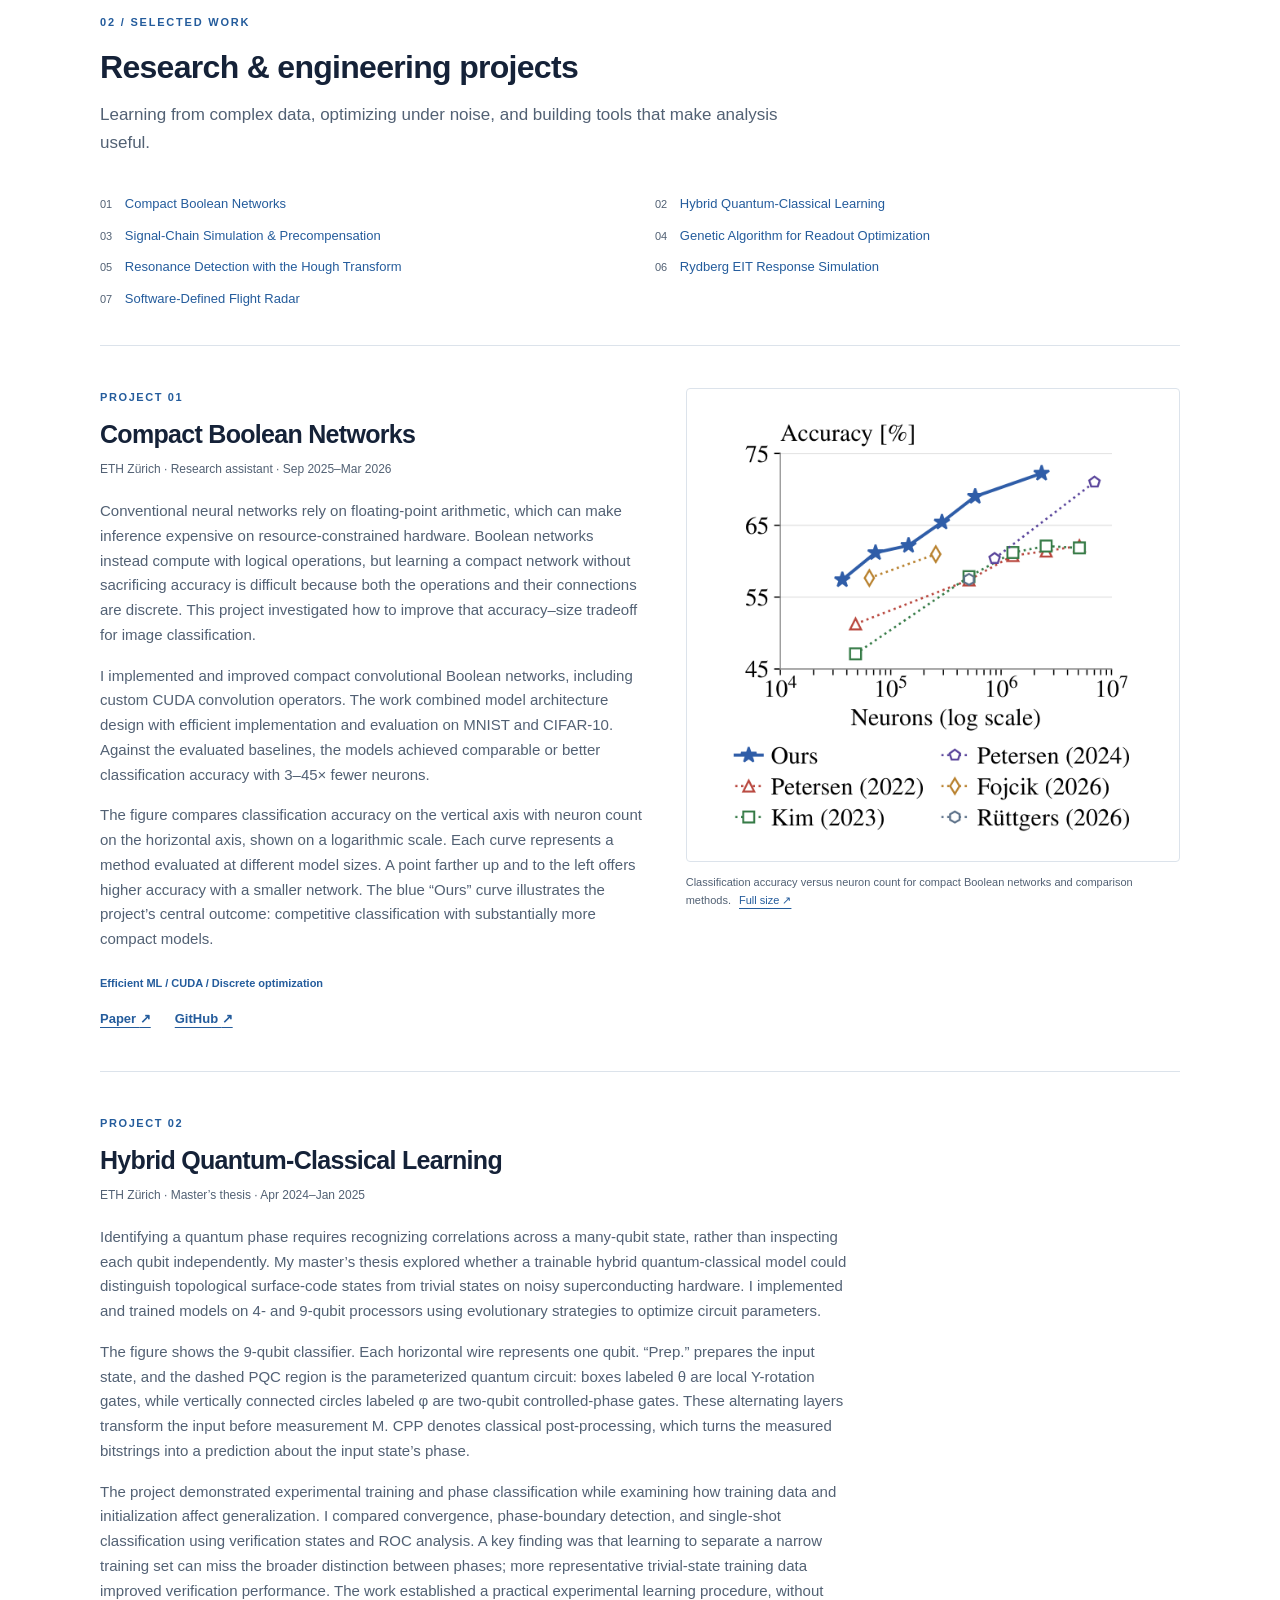
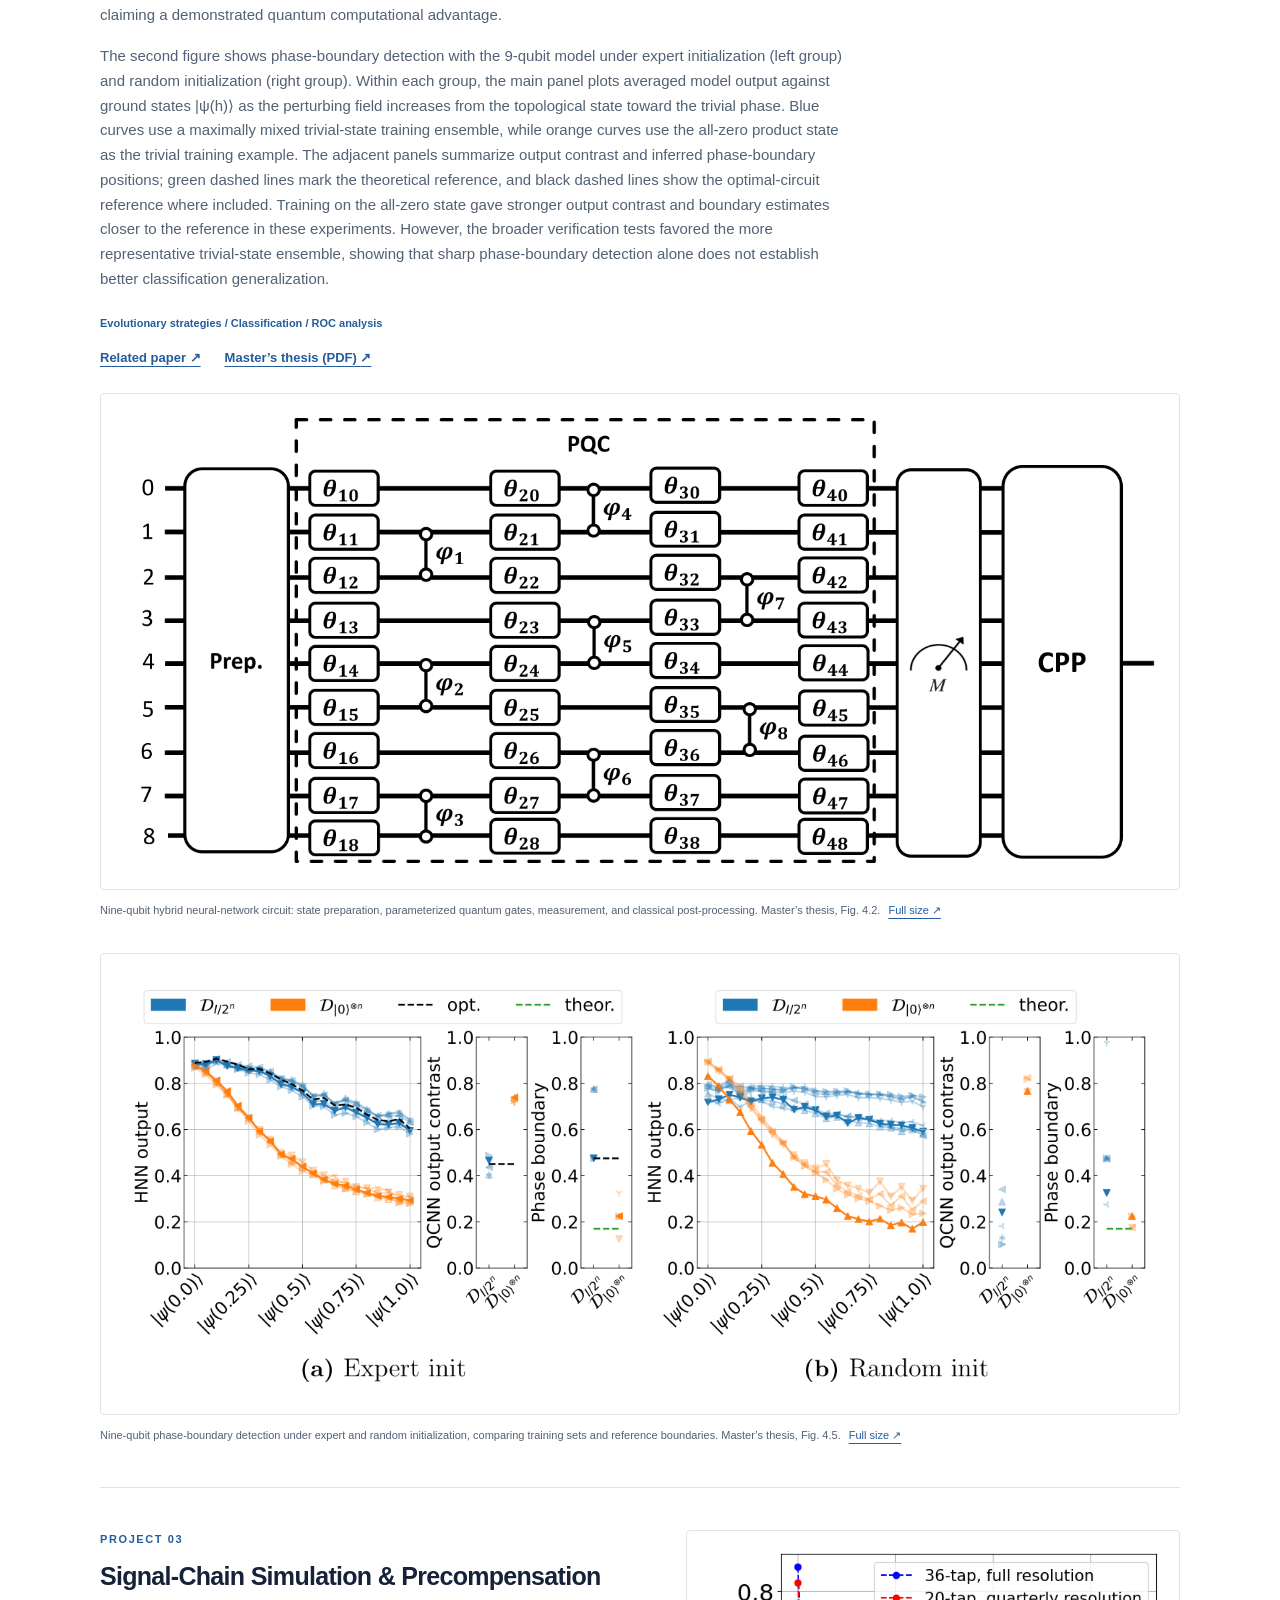
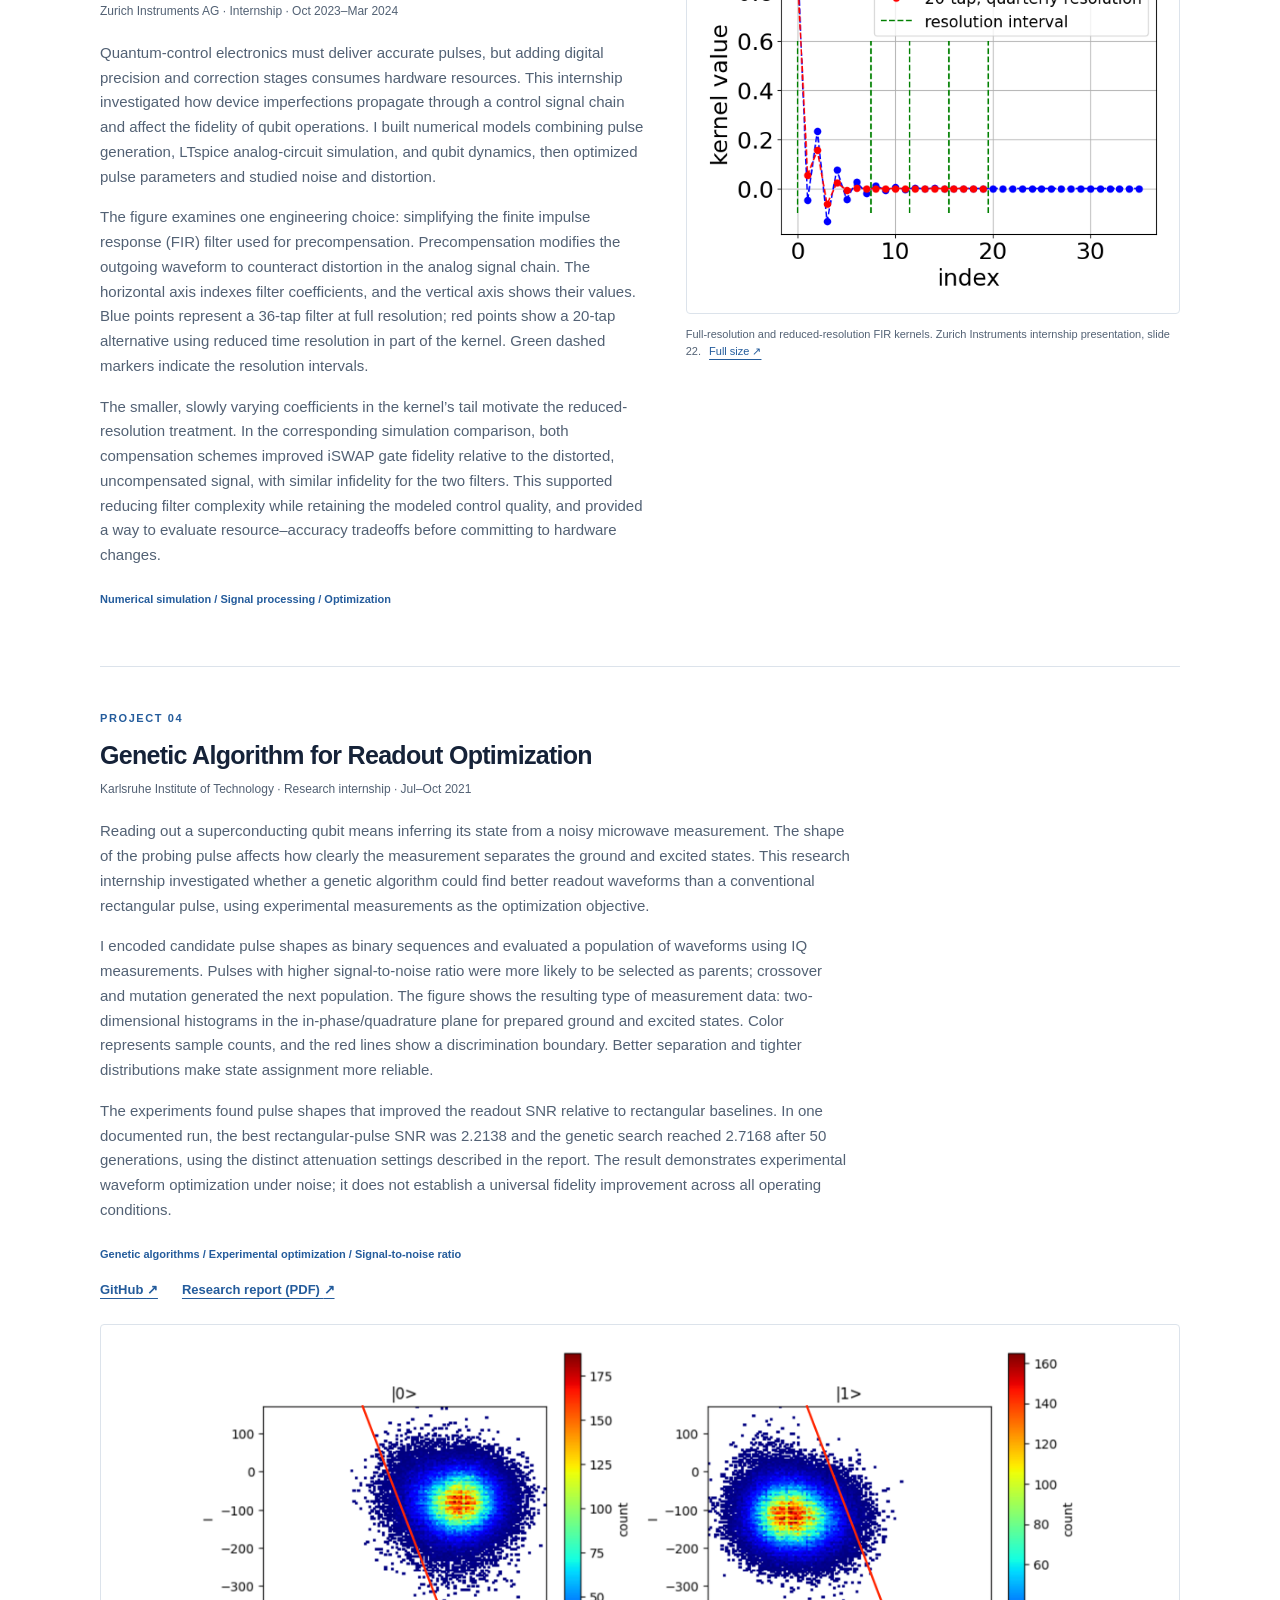
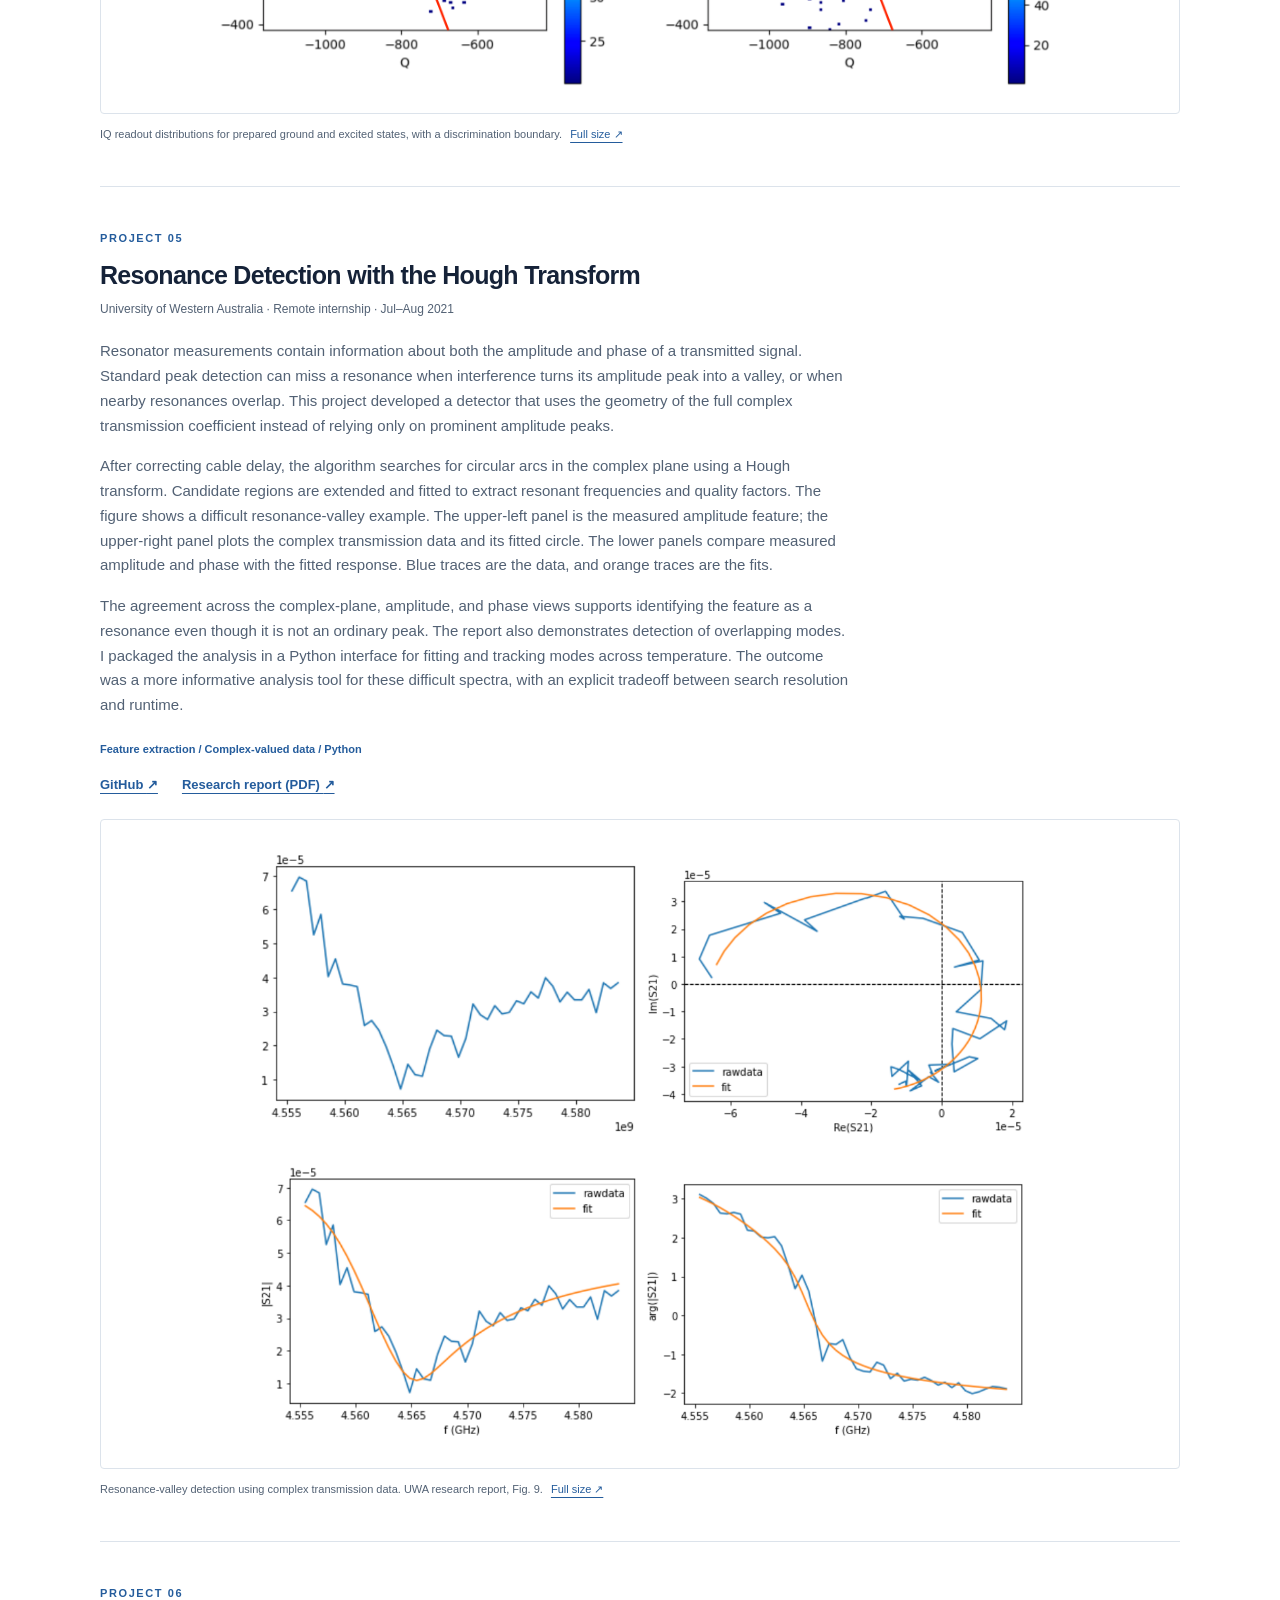
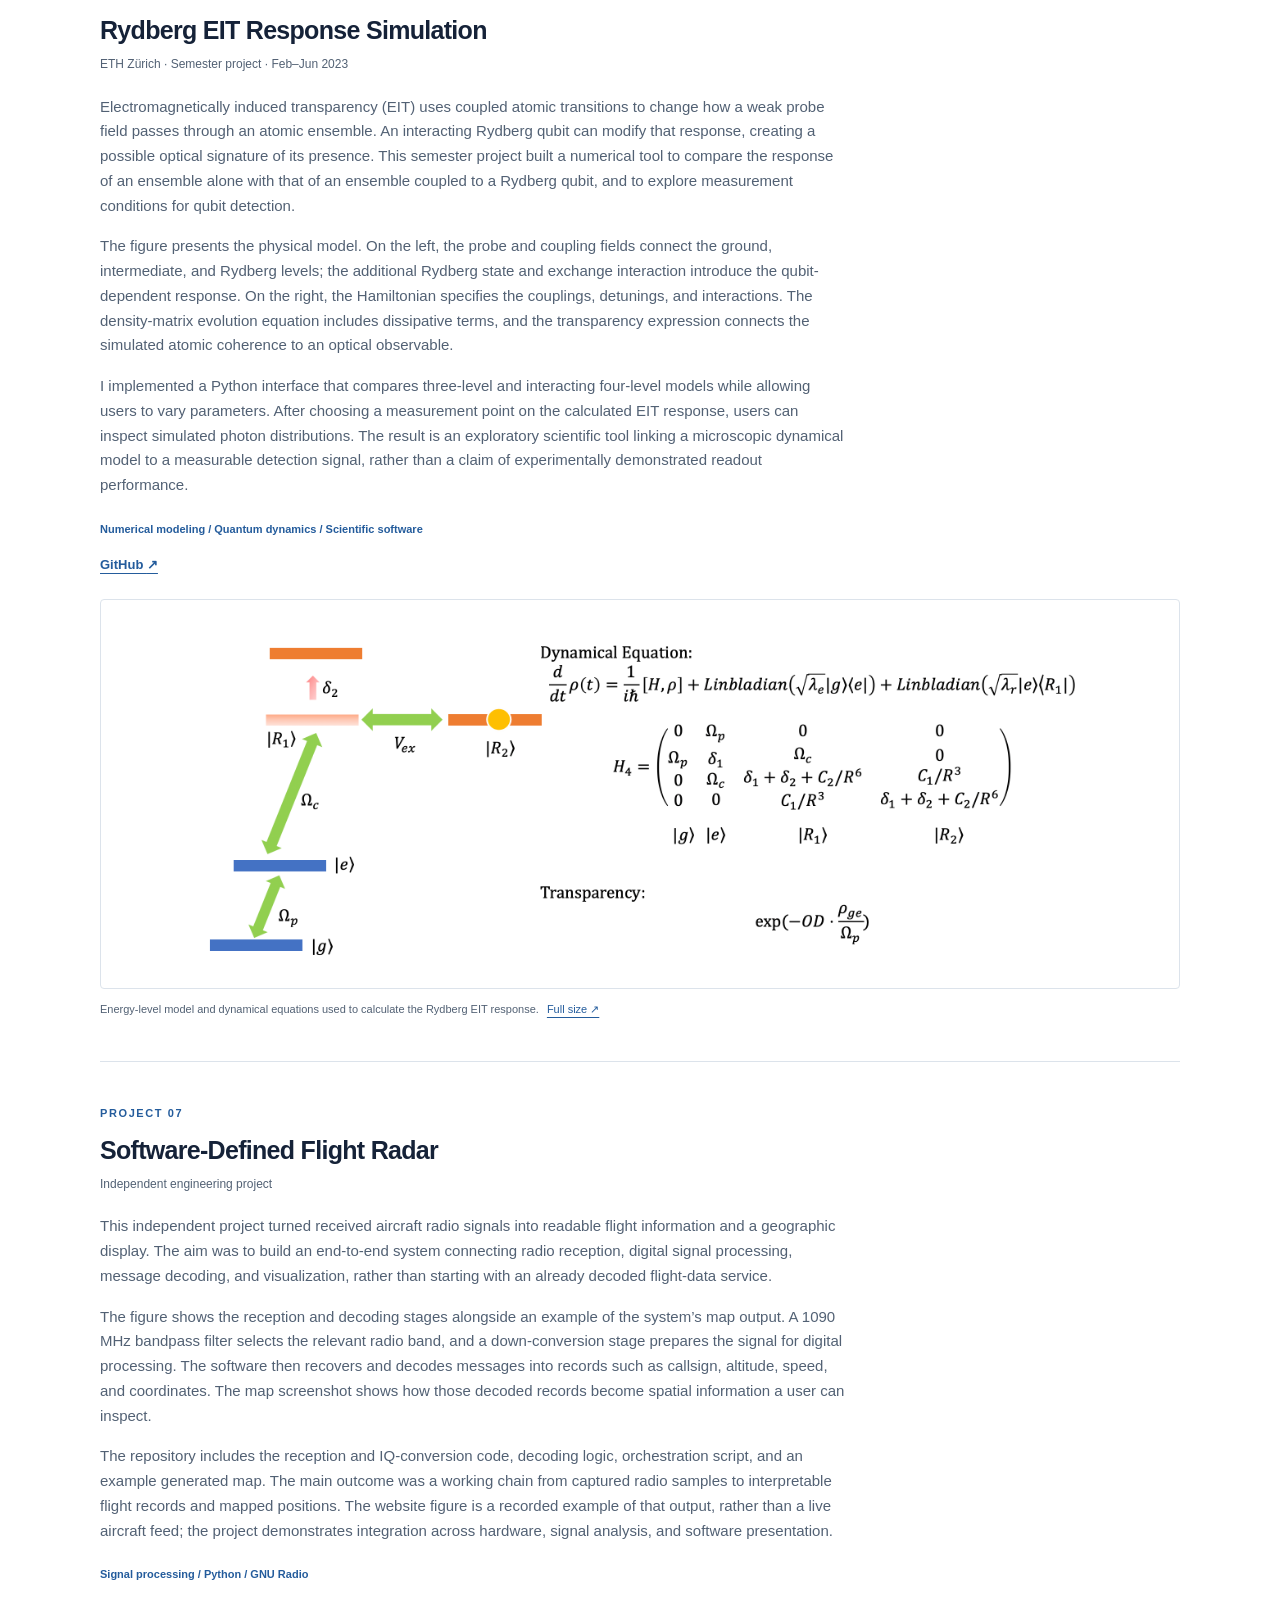
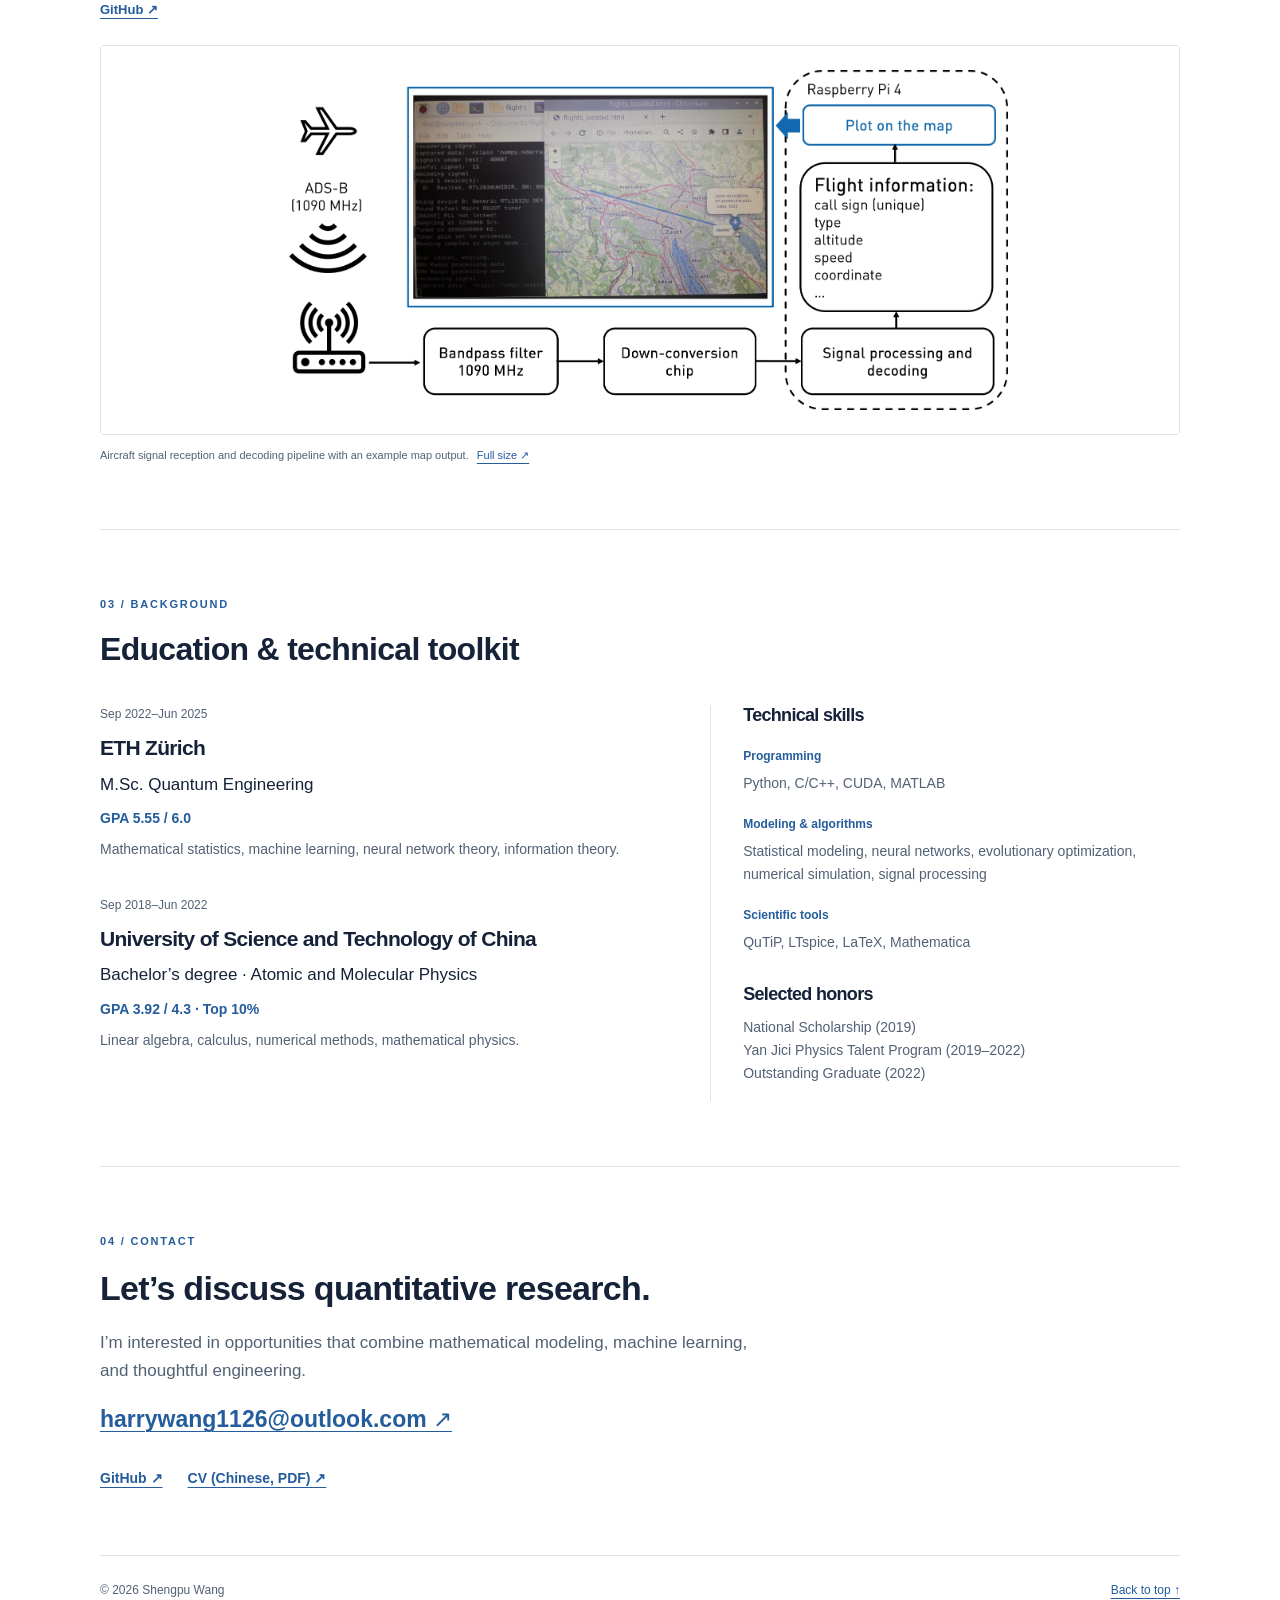
==== commit 428c4530: "Update Junzhi risk model and index accuracy" ====
--- a/index.html
+++ b/index.html
@@ -6,7 +6,7 @@
 </section>
 
 <section id="experience" class="major"><div class="section-heading"><p class="eyebrow">01 / Experience</p><h2>Models grounded in practice</h2></div>
-<article class="experience finance"><div class="experience-meta"><p class="date">Jun 2026–Present</p><p class="small">Scheduled through Dec 2026</p></div><div><h3 lang="zh">上海均直资产管理有限公司</h3><p class="role">Quantitative research internship</p><ul><li>Built an A-share Barra-style risk model for return attribution and risk control. Correlation between predicted and realized risk reached <strong>0.5</strong> over the backtest period.</li><li>Reconstructed daily CSI 500 constituent weights and index levels using share-capital data. Maximum relative index-level error stayed below <strong>1 basis point</strong> over the backtest period.</li></ul></div>
+<article class="experience finance"><div class="experience-meta"><p class="date">Jun 2026–Present</p><p class="small">Scheduled through Dec 2026</p></div><div><h3 lang="zh">上海均直资产管理有限公司</h3><p class="role">Quantitative research internship</p><ul><li>Built an A-share <strong>Barra CNE6 risk model</strong> for return attribution and risk forecasting.</li><li>Reconstructed daily CSI 500 constituent weights and index levels using A-share share-capital data. The maximum relative error in intraday index-level calculations was below <strong>0.5 bp</strong>.</li></ul></div>
 </article>
 <article class="experience"><p class="date">Sep 2025–Mar 2026</p><div><h3>ETH Zürich</h3><p class="role">Research assistant · Compact Boolean Networks</p><p>Architecture design and custom CUDA operators for efficient Boolean neural networks.</p><a href="#compact-boolean-networks">View research ↗</a></div>
 </article>
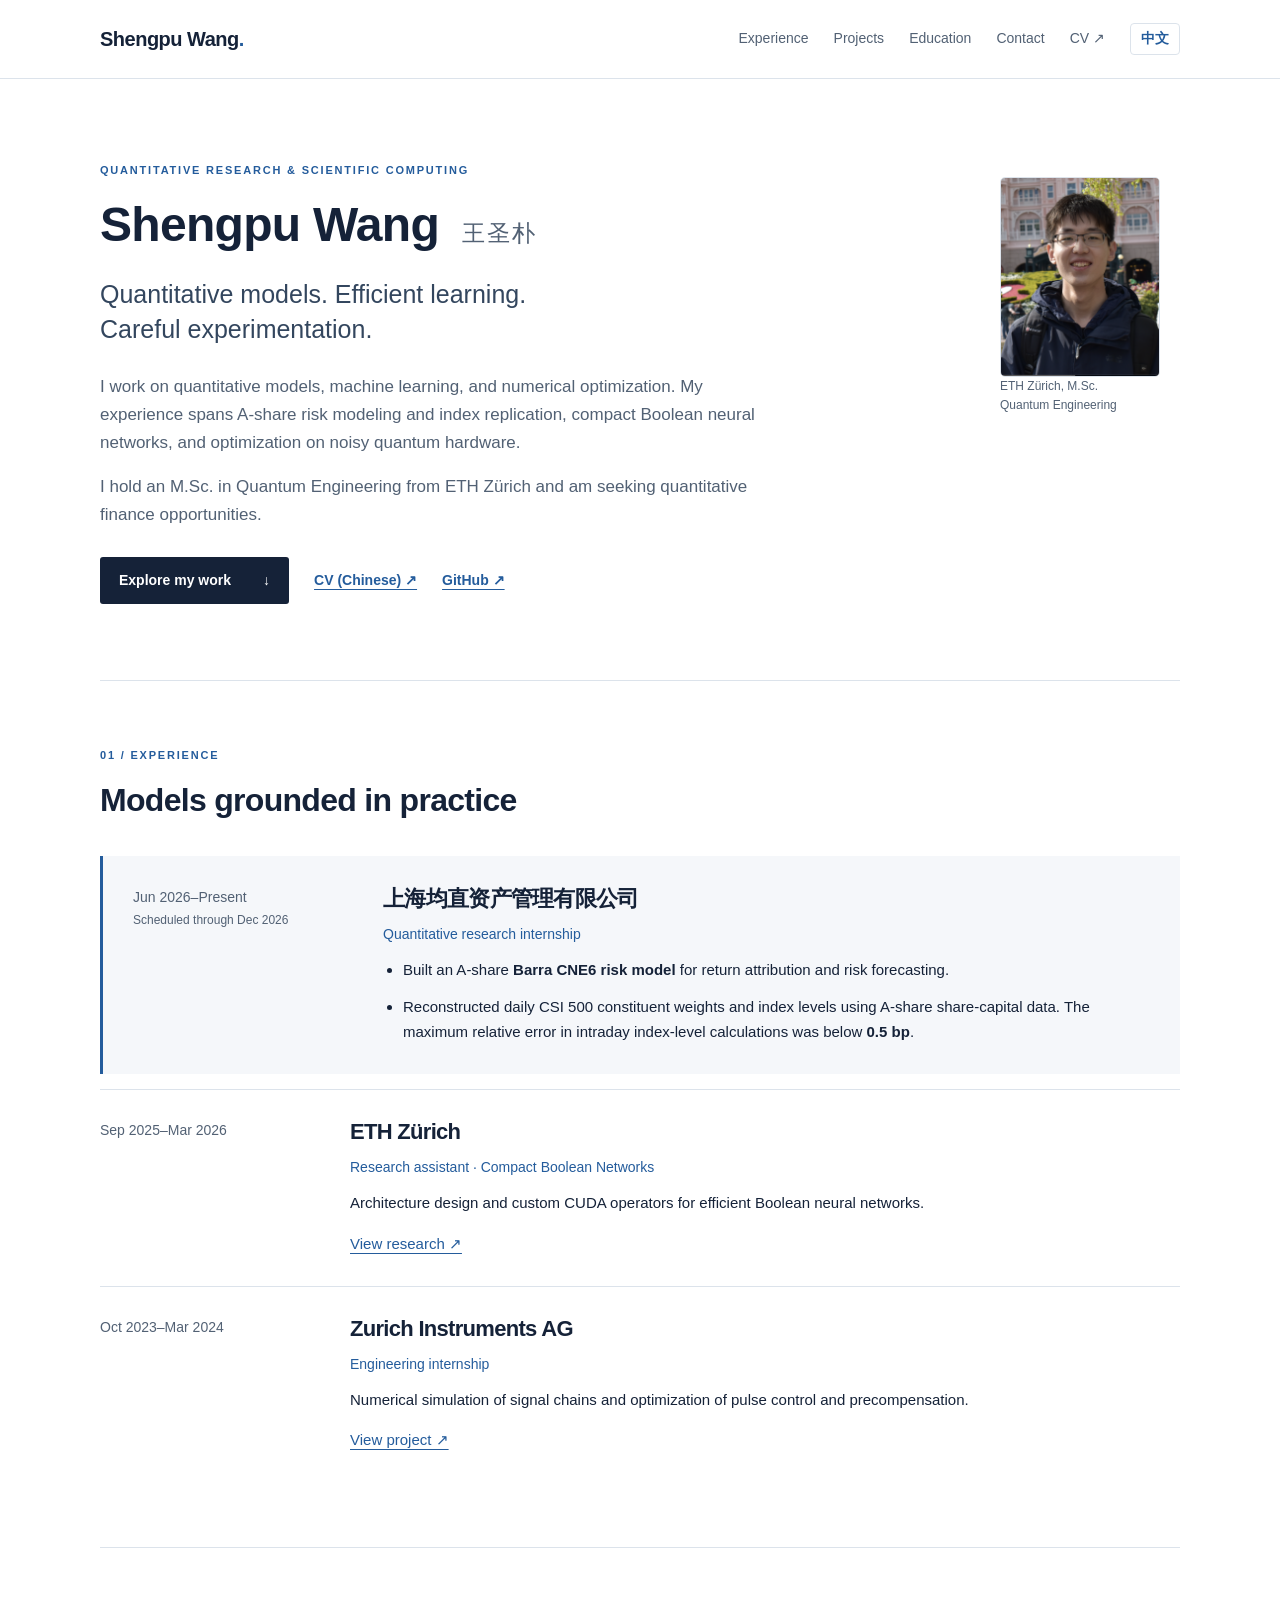
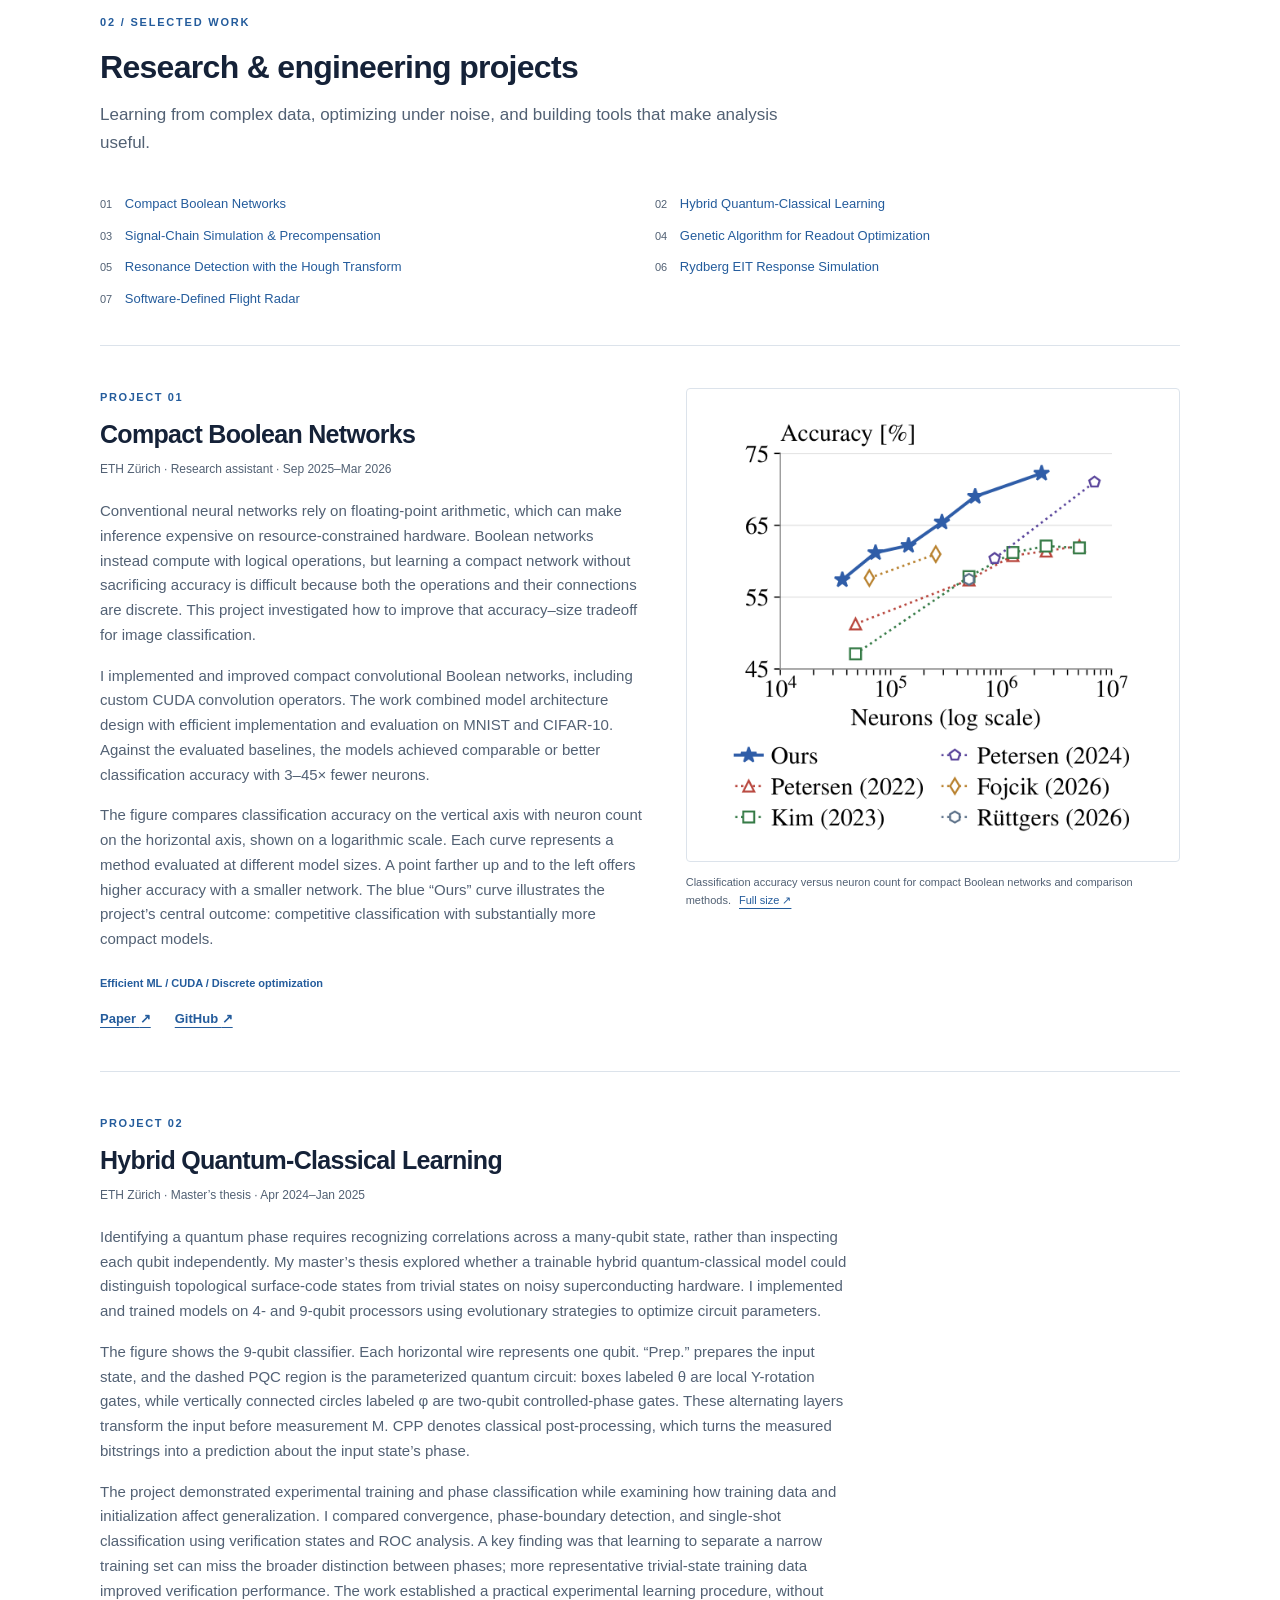
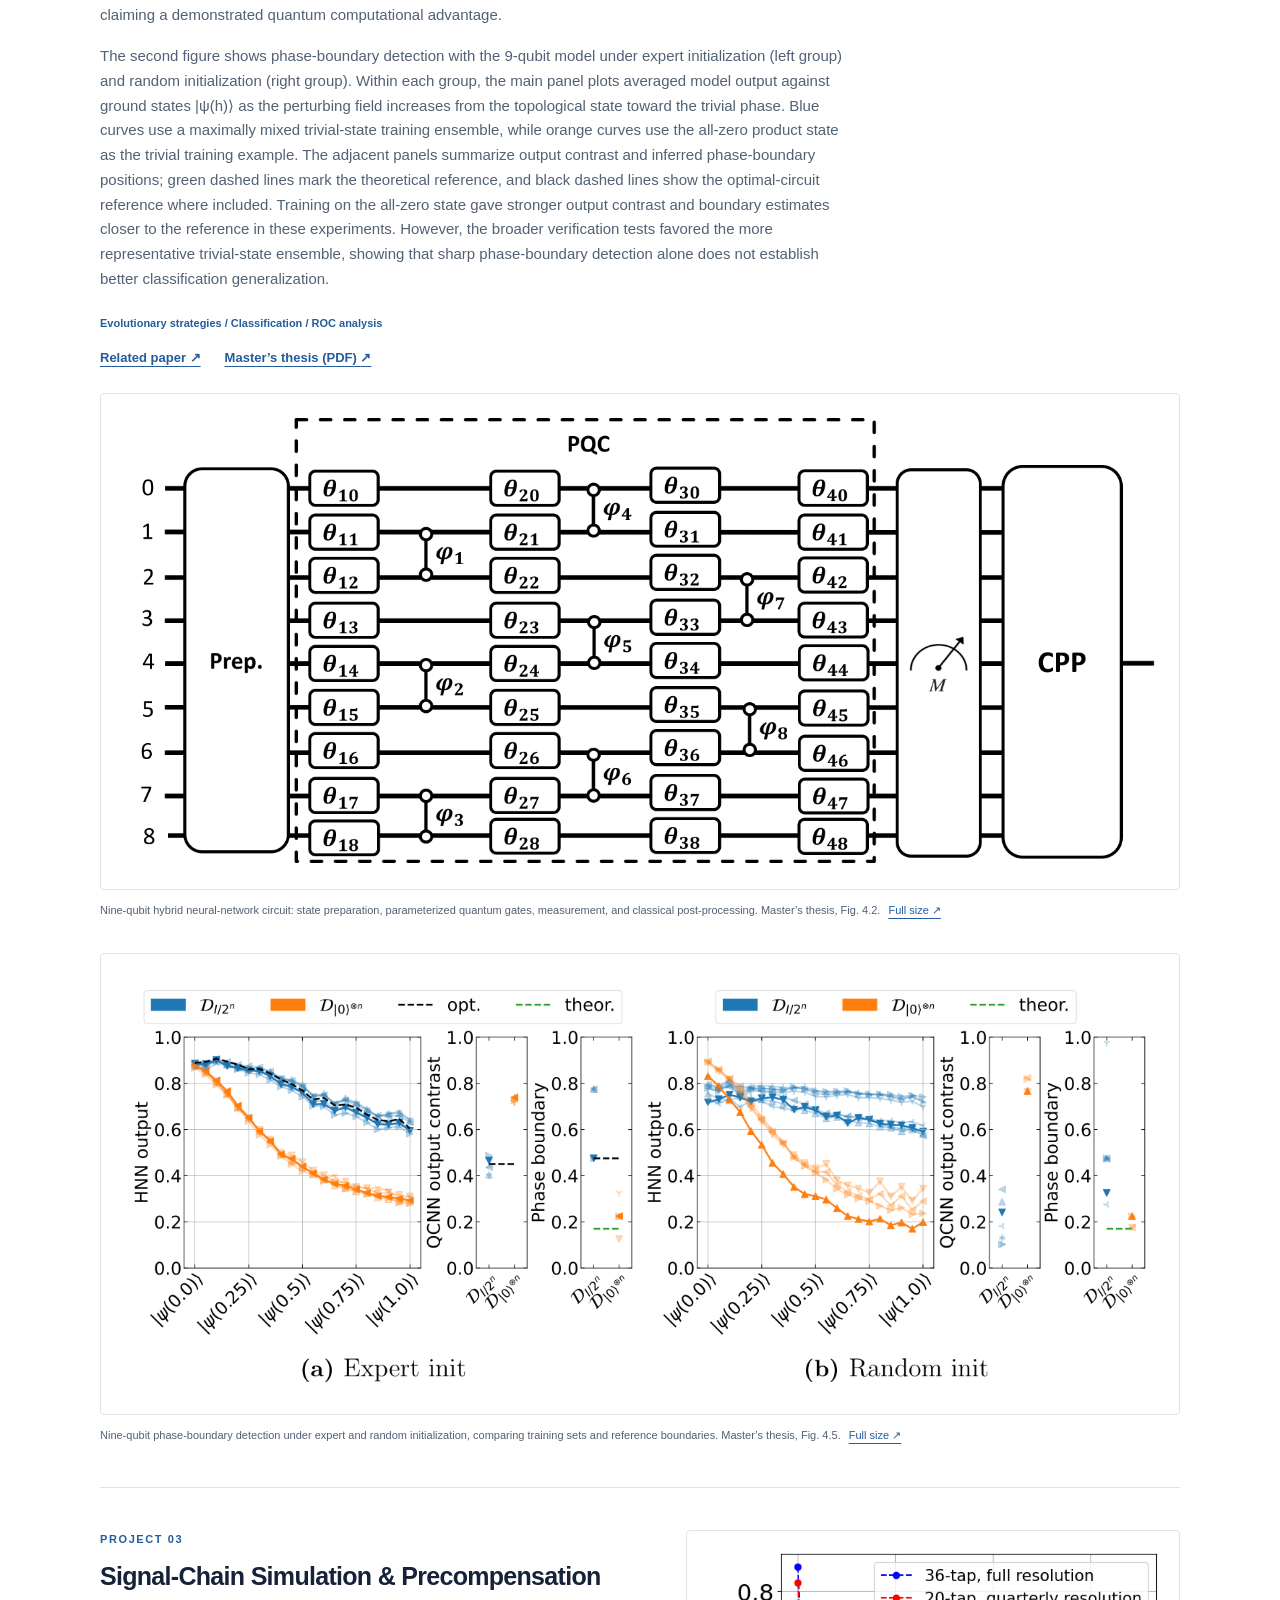
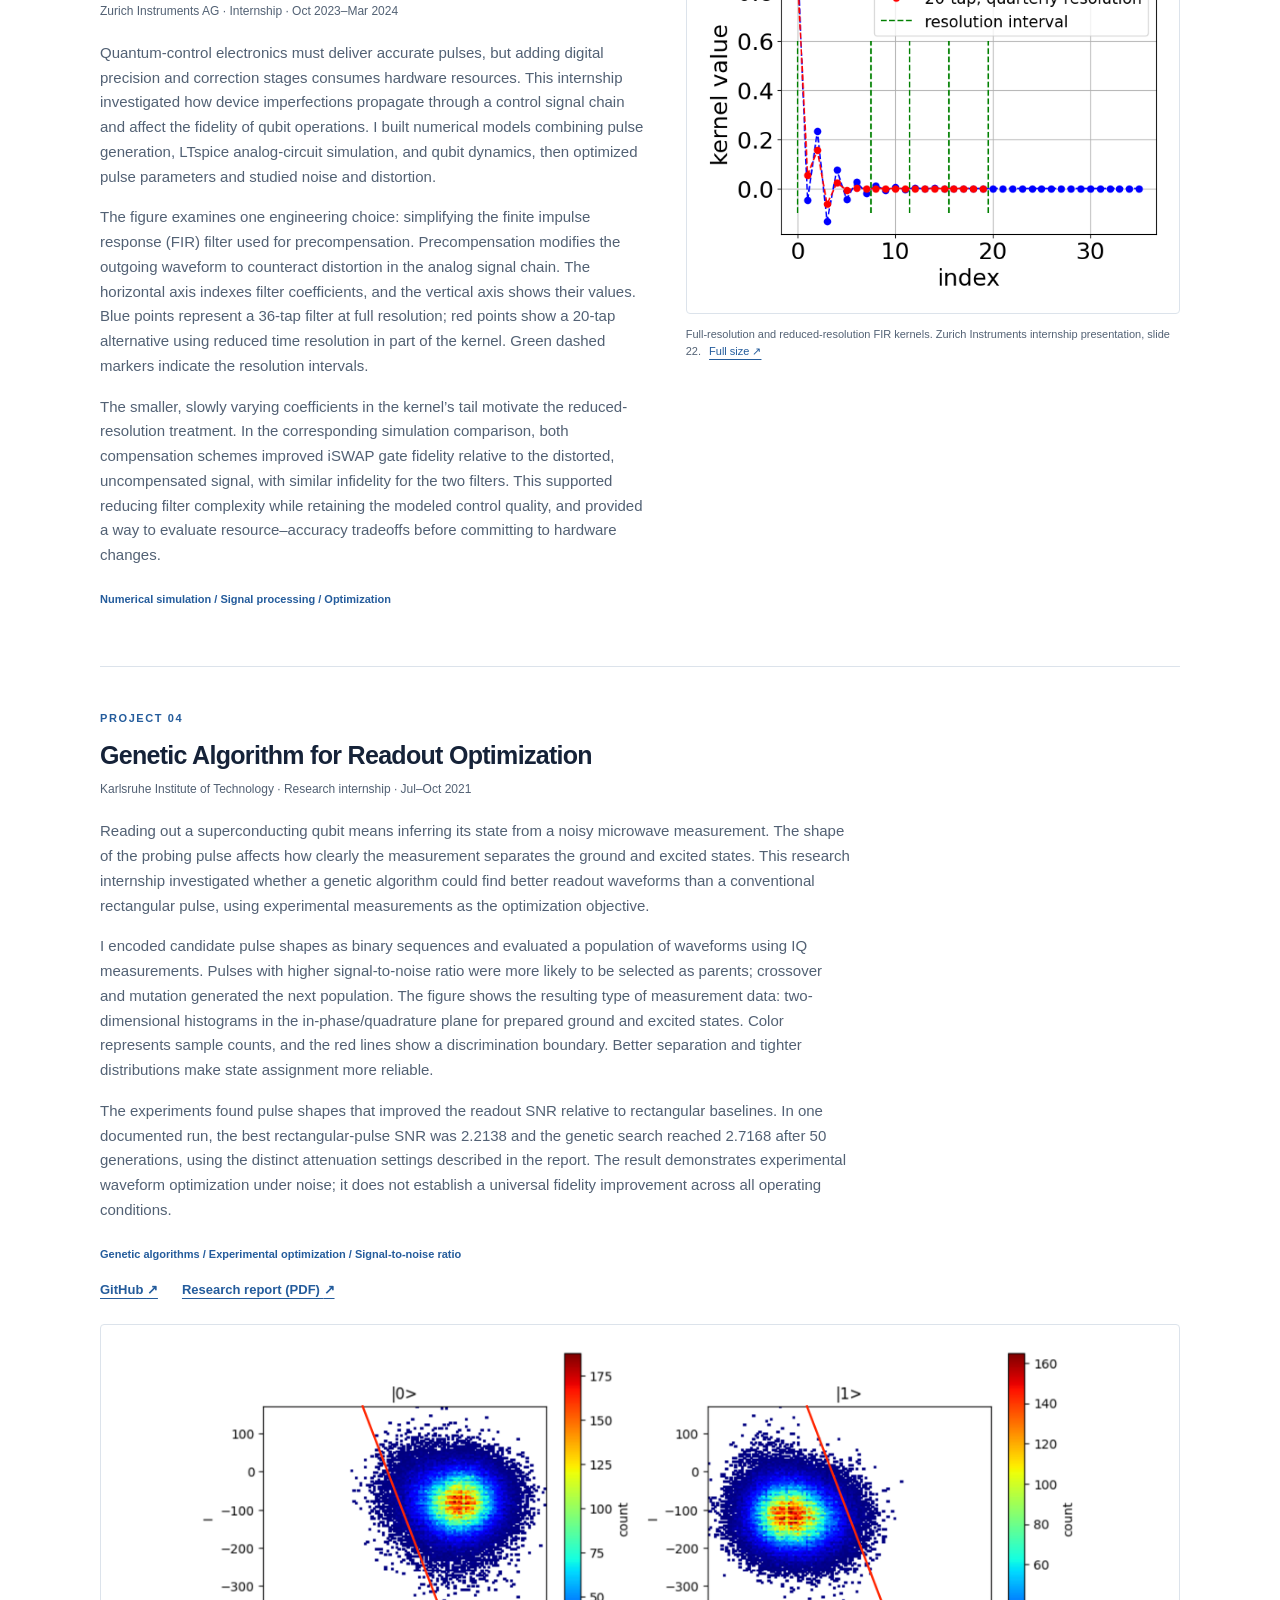
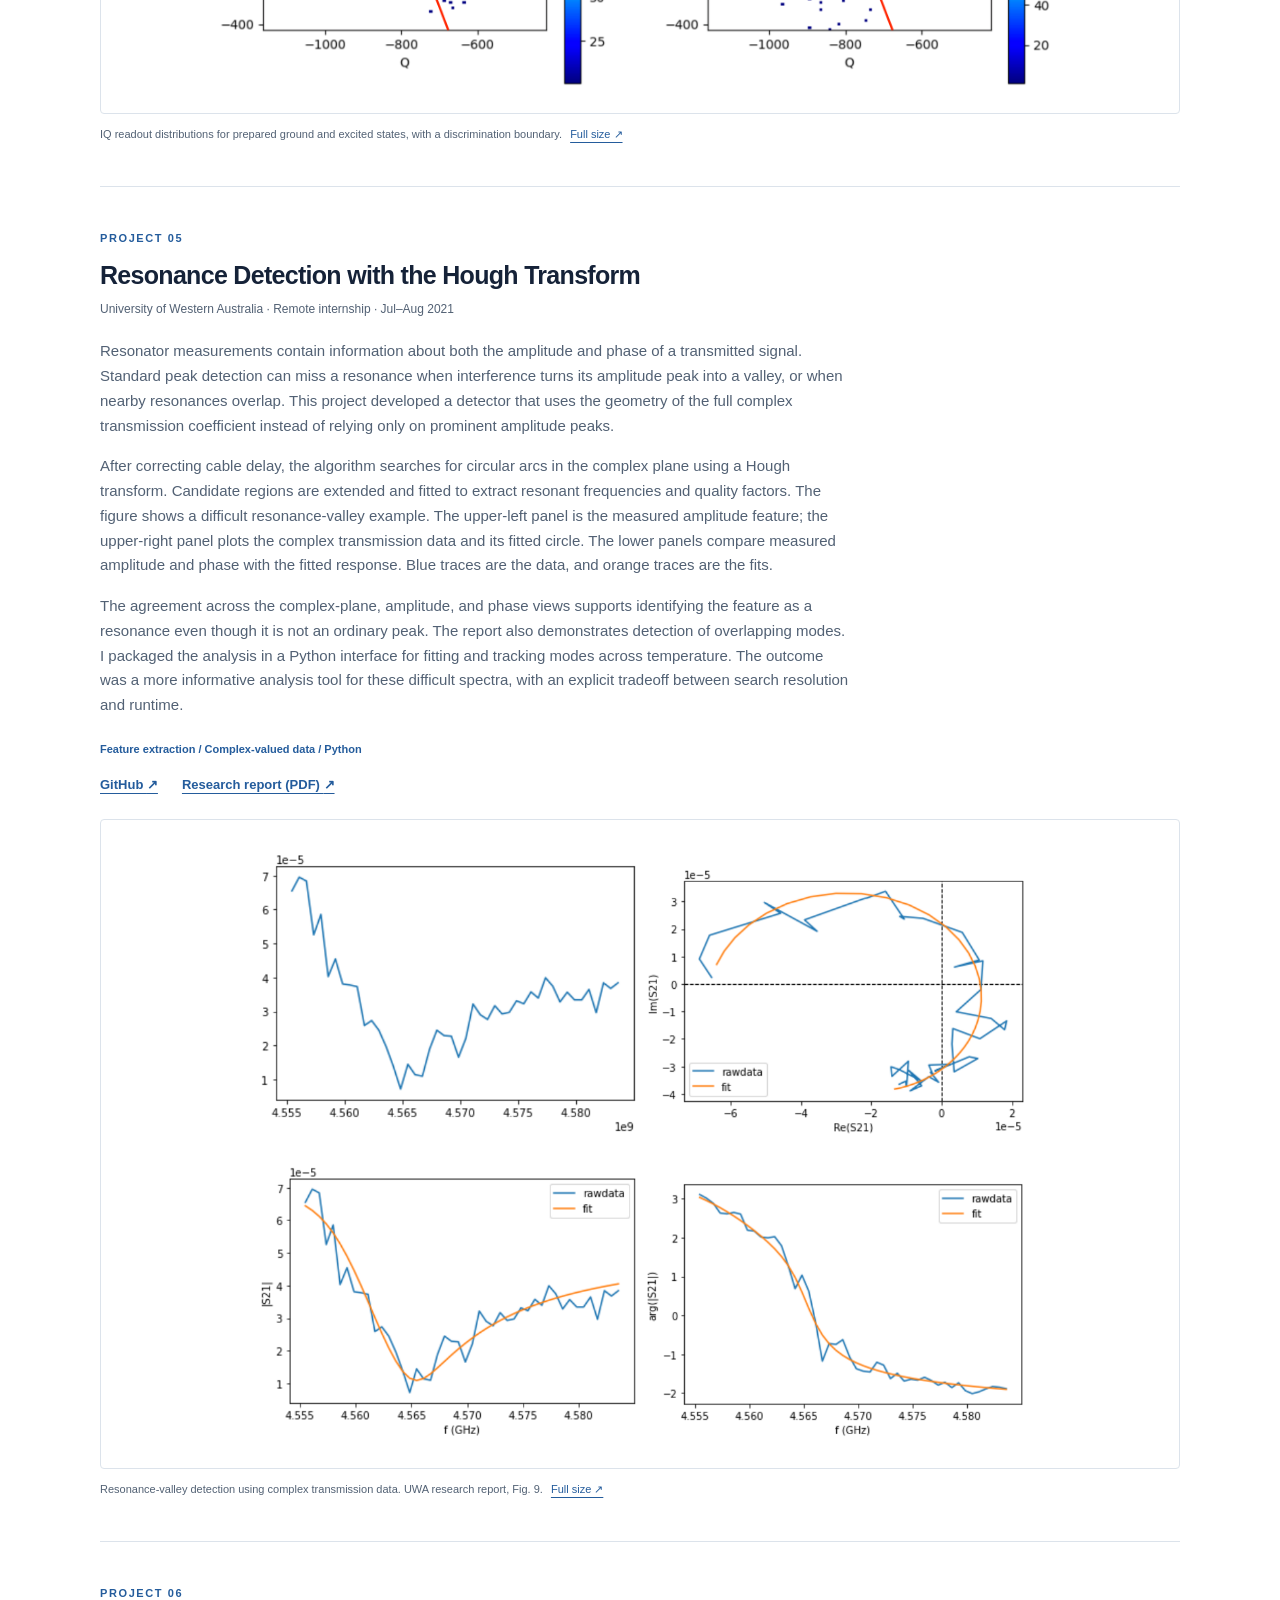
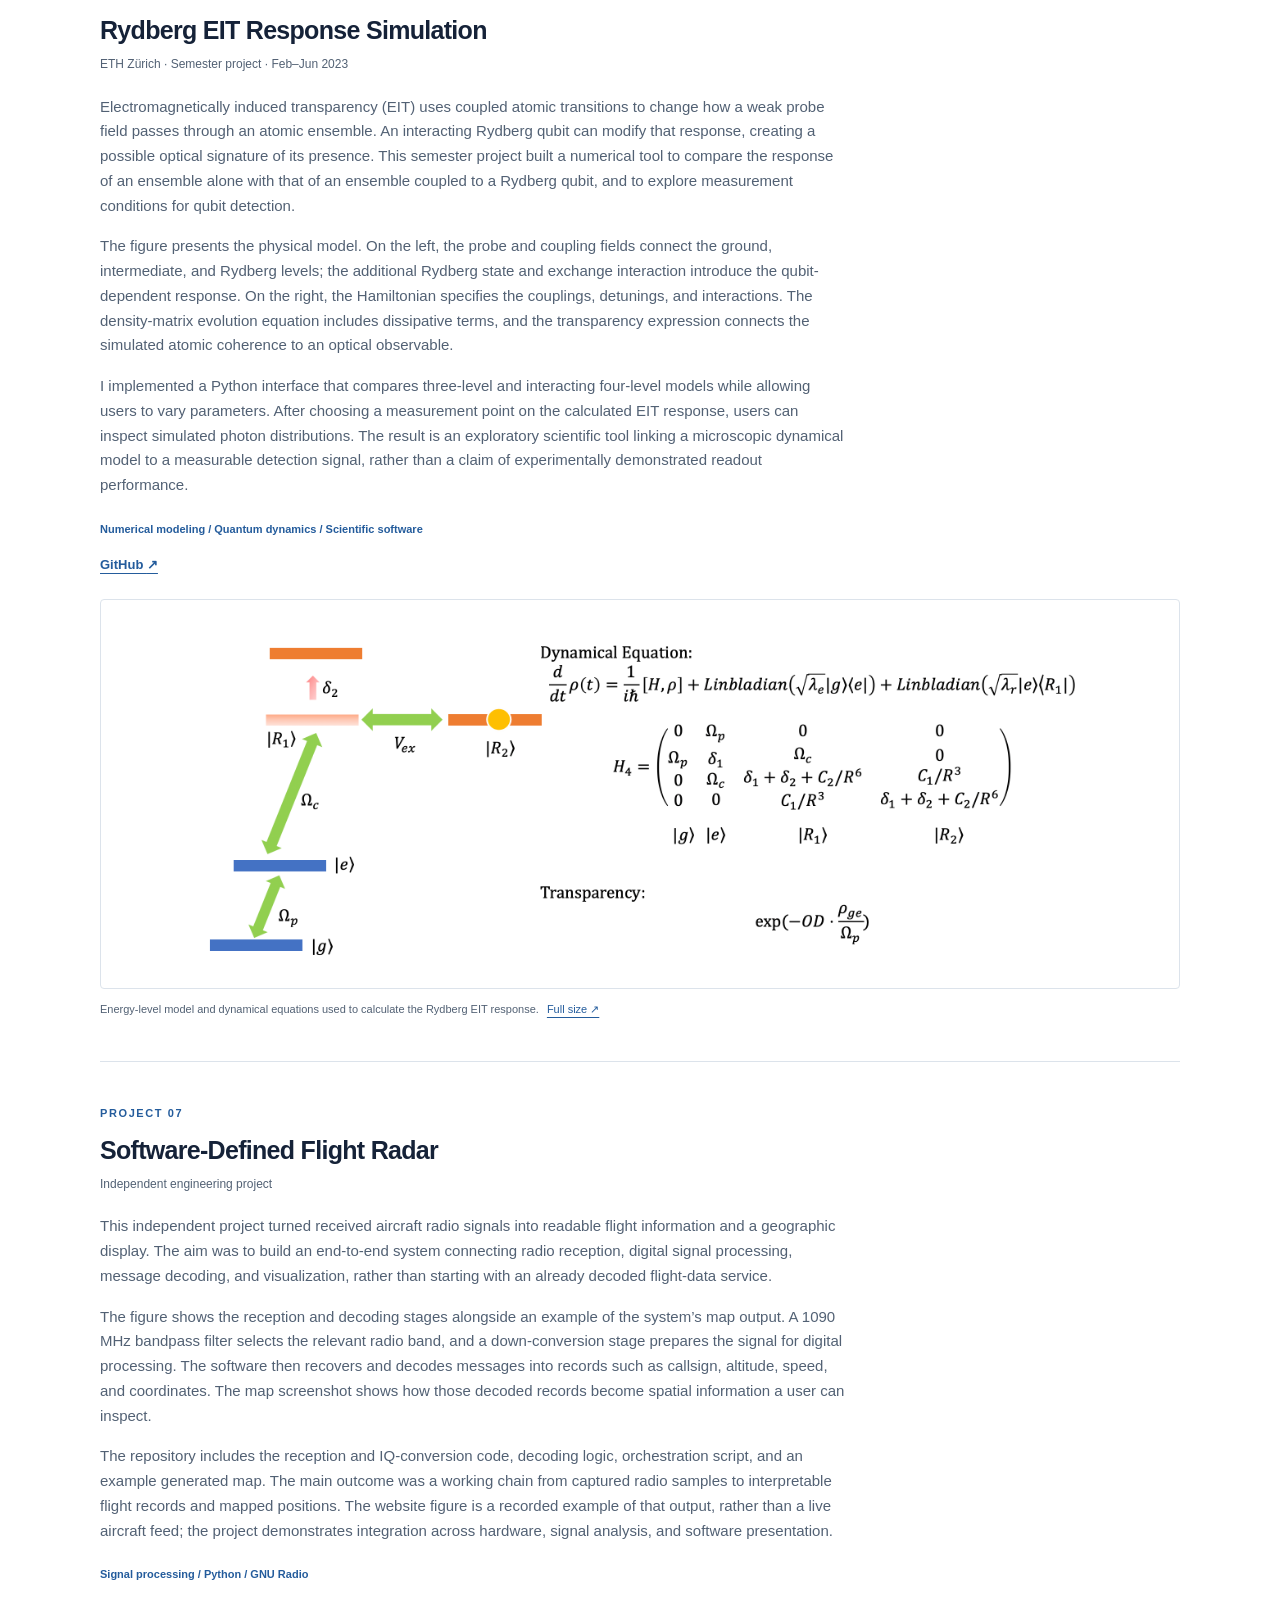
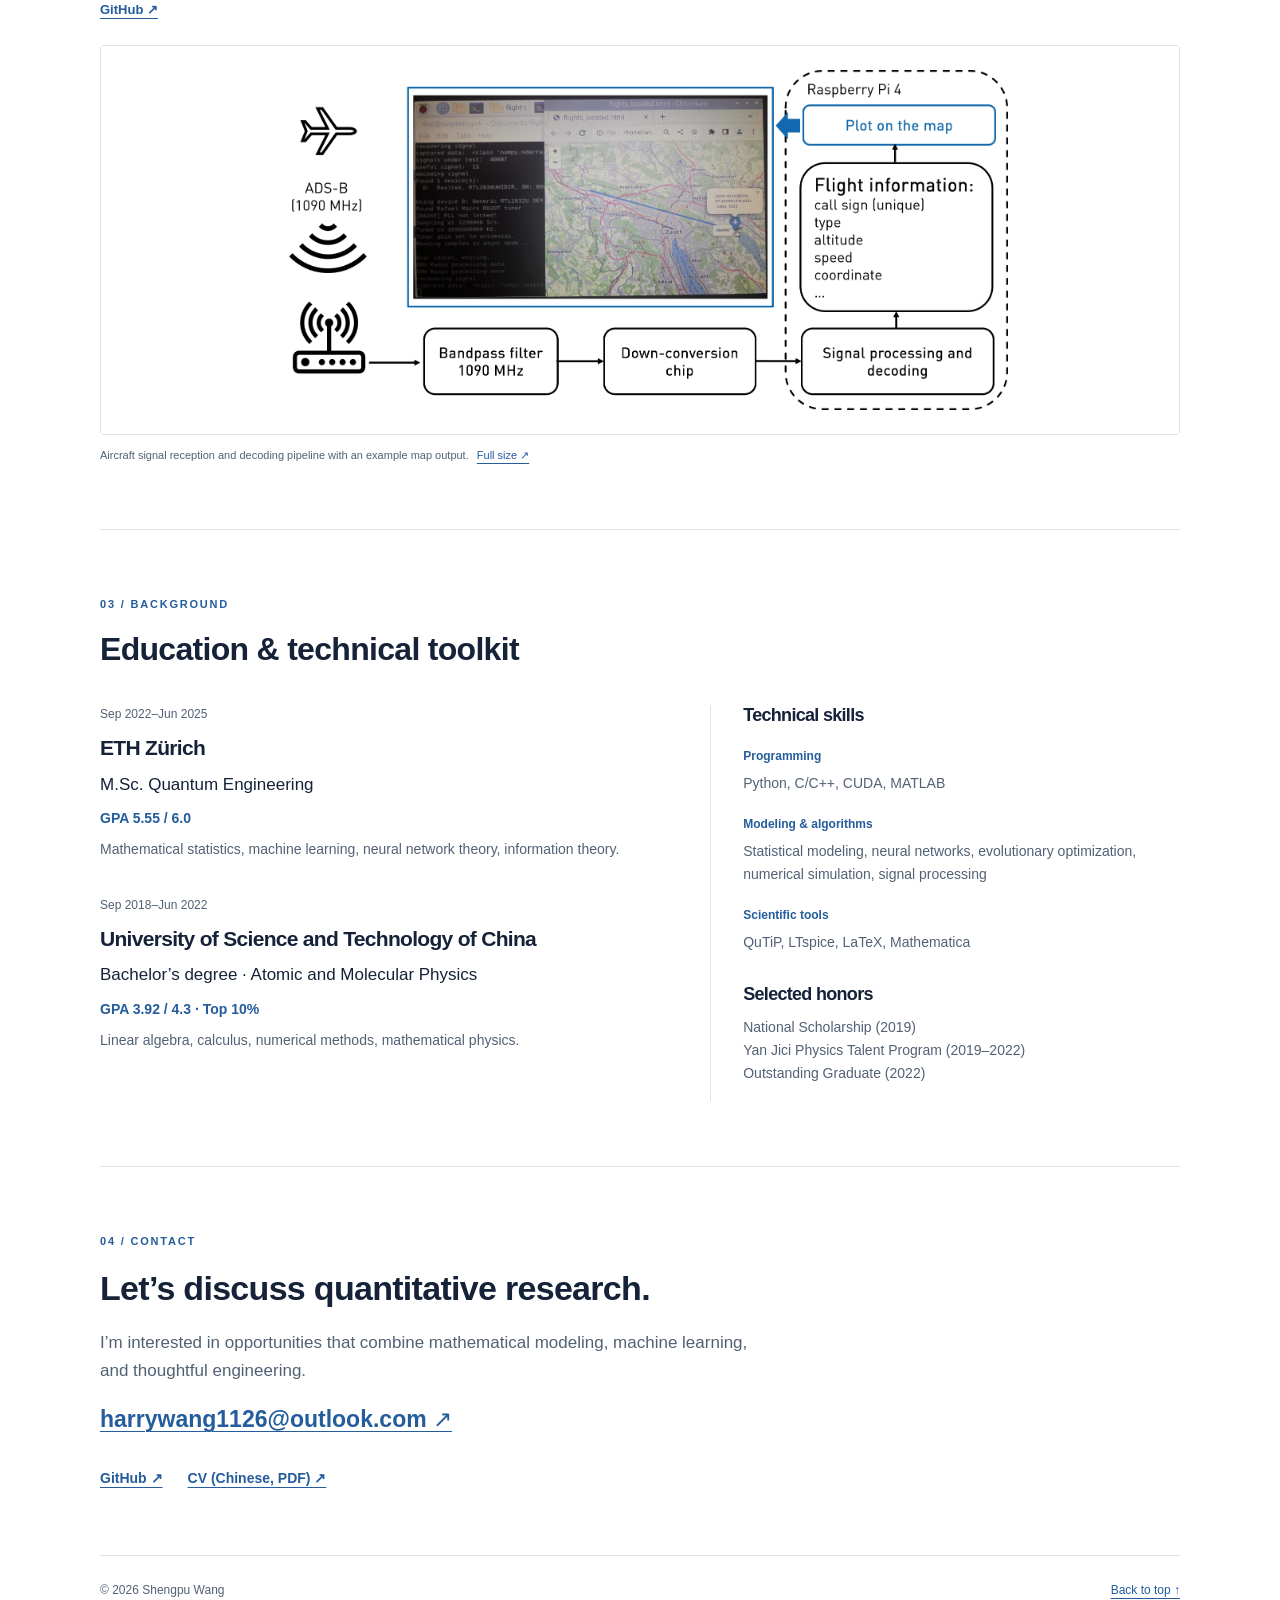
==== commit ca9ffe33: "Add Chinese portfolio and language switch" ====
--- a/index.html
+++ b/index.html
@@ -1,6 +1,6 @@
-<!doctype html><html lang="en"><head><meta charset="utf-8"><meta name="viewport" content="width=device-width,initial-scale=1"><meta name="description" content="Shengpu Wang’s work in quantitative finance, efficient machine learning, and numerical optimization. ETH Zürich Quantum Engineering graduate."><meta name="theme-color" content="#152238"><meta property="og:title" content="Shengpu Wang — Quantitative Research & Machine Learning"><meta property="og:description" content="Quantitative models, efficient machine learning, and scientific computing."><meta property="og:type" content="website"><title>Shengpu Wang | Quantitative Research & Machine Learning</title><link rel="icon" href="favicon.svg" type="image/svg+xml"><link rel="stylesheet" href="styles.css"></head><body><a class="skip" href="#main">Skip to content</a>
+<!doctype html><html lang="en"><head><meta charset="utf-8"><meta name="viewport" content="width=device-width,initial-scale=1"><meta name="description" content="Shengpu Wang’s work in quantitative finance, efficient machine learning, and numerical optimization. ETH Zürich Quantum Engineering graduate."><meta name="theme-color" content="#152238"><meta property="og:title" content="Shengpu Wang — Quantitative Research & Machine Learning"><meta property="og:description" content="Quantitative models, efficient machine learning, and scientific computing."><meta property="og:type" content="website"><title>Shengpu Wang | Quantitative Research & Machine Learning</title><link rel="icon" href="favicon.svg" type="image/svg+xml"><link rel="stylesheet" href="styles.css"><link rel="alternate" hreflang="en" href="index.html"><link rel="alternate" hreflang="zh-CN" href="zh.html"><script src="language.js" defer></script></head><body><a class="skip" href="#main">Skip to content</a>
 <header class="header">
-<nav class="wrap navigation" aria-label="Main navigation"><a class="brand" href="#about">Shengpu Wang<span class="brand-dot">.</span></a><div class="nav-links"><a href="#experience">Experience</a><a href="#projects">Projects</a><a href="#education">Education</a><a href="#contact">Contact</a><a href="shengpu-wang-cv-zh.pdf">CV <span class="muted">↗</span></a></div></nav></header>
+<nav class="wrap navigation" aria-label="Main navigation"><a class="brand" href="#about">Shengpu Wang<span class="brand-dot">.</span></a><div class="nav-links"><a href="#experience">Experience</a><a href="#projects">Projects</a><a href="#education">Education</a><a href="#contact">Contact</a><a href="shengpu-wang-cv-zh.pdf">CV <span class="muted">↗</span></a><a class="language-switch" href="zh.html" lang="zh-CN" hreflang="zh-CN" aria-label="切换到中文版">中文</a></div></nav></header>
 <main id="main" class="wrap">
 <section class="hero" id="about"><div><p class="eyebrow">Quantitative research & scientific computing</p><h1>Shengpu Wang <span lang="zh" class="chinese">王圣朴</span></h1><p class="hero-subtitle">Quantitative models. Efficient learning.<br>Careful experimentation.</p><p class="intro">I work on quantitative models, machine learning, and numerical optimization. My experience spans A-share risk modeling and index replication, compact Boolean neural networks, and optimization on noisy quantum hardware.</p><p class="intro">I hold an M.Sc. in Quantum Engineering from ETH Zürich and am seeking quantitative finance opportunities.</p><div class="actions"><a class="button" href="#projects">Explore my work <span aria-hidden="true">↓</span></a><a href="shengpu-wang-cv-zh.pdf">CV (Chinese) ↗</a><a href="https://github.com/ShengpuWang1">GitHub ↗</a></div></div><aside class="portrait"><img src="shengpu-wang.png" width="160" height="200" alt="Shengpu Wang"><p>ETH Zürich, M.Sc.<br>Quantum Engineering</p></aside>
 </section>
--- a/styles.css
+++ b/styles.css
@@ -7,3 +7,5 @@
 #hybrid-quantum-learning .phase-result{width:min(100%,680px);margin:10px auto 0}#hybrid-quantum-learning .phase-result img{max-height:460px}
 
 #hybrid-quantum-learning .phase-result{width:100%}#hybrid-quantum-learning .phase-result img{max-height:520px}
+
+.nav-links .language-switch{border:1px solid var(--line);border-radius:4px;padding:3px 10px;color:var(--blue);font-weight:600;white-space:nowrap}.nav-links{align-items:center}html[lang="zh-CN"] body{line-height:1.85}html[lang="zh-CN"] h1,html[lang="zh-CN"] h2,html[lang="zh-CN"] h3{letter-spacing:0}html[lang="zh-CN"] .project-copy>p:not([class]){line-height:1.9}@media(max-width:540px){.nav-links{gap:12px;row-gap:10px}}
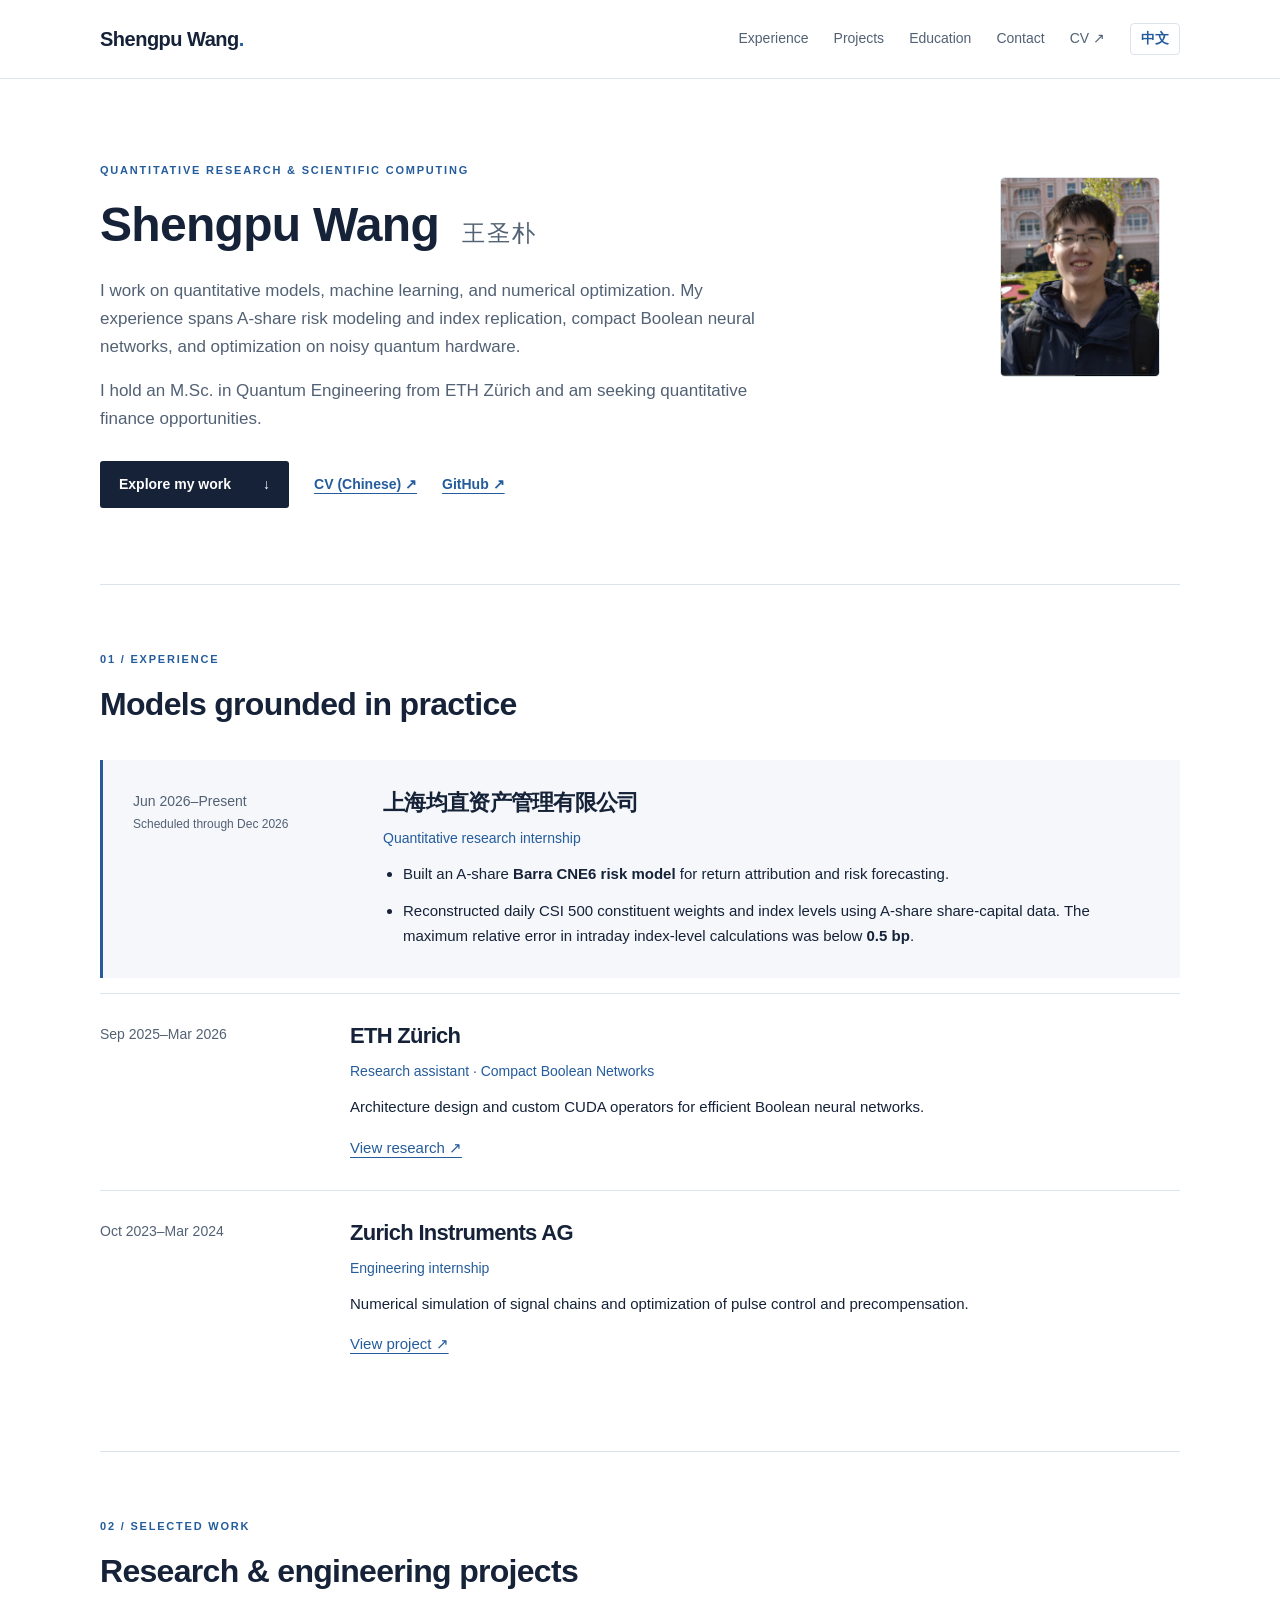
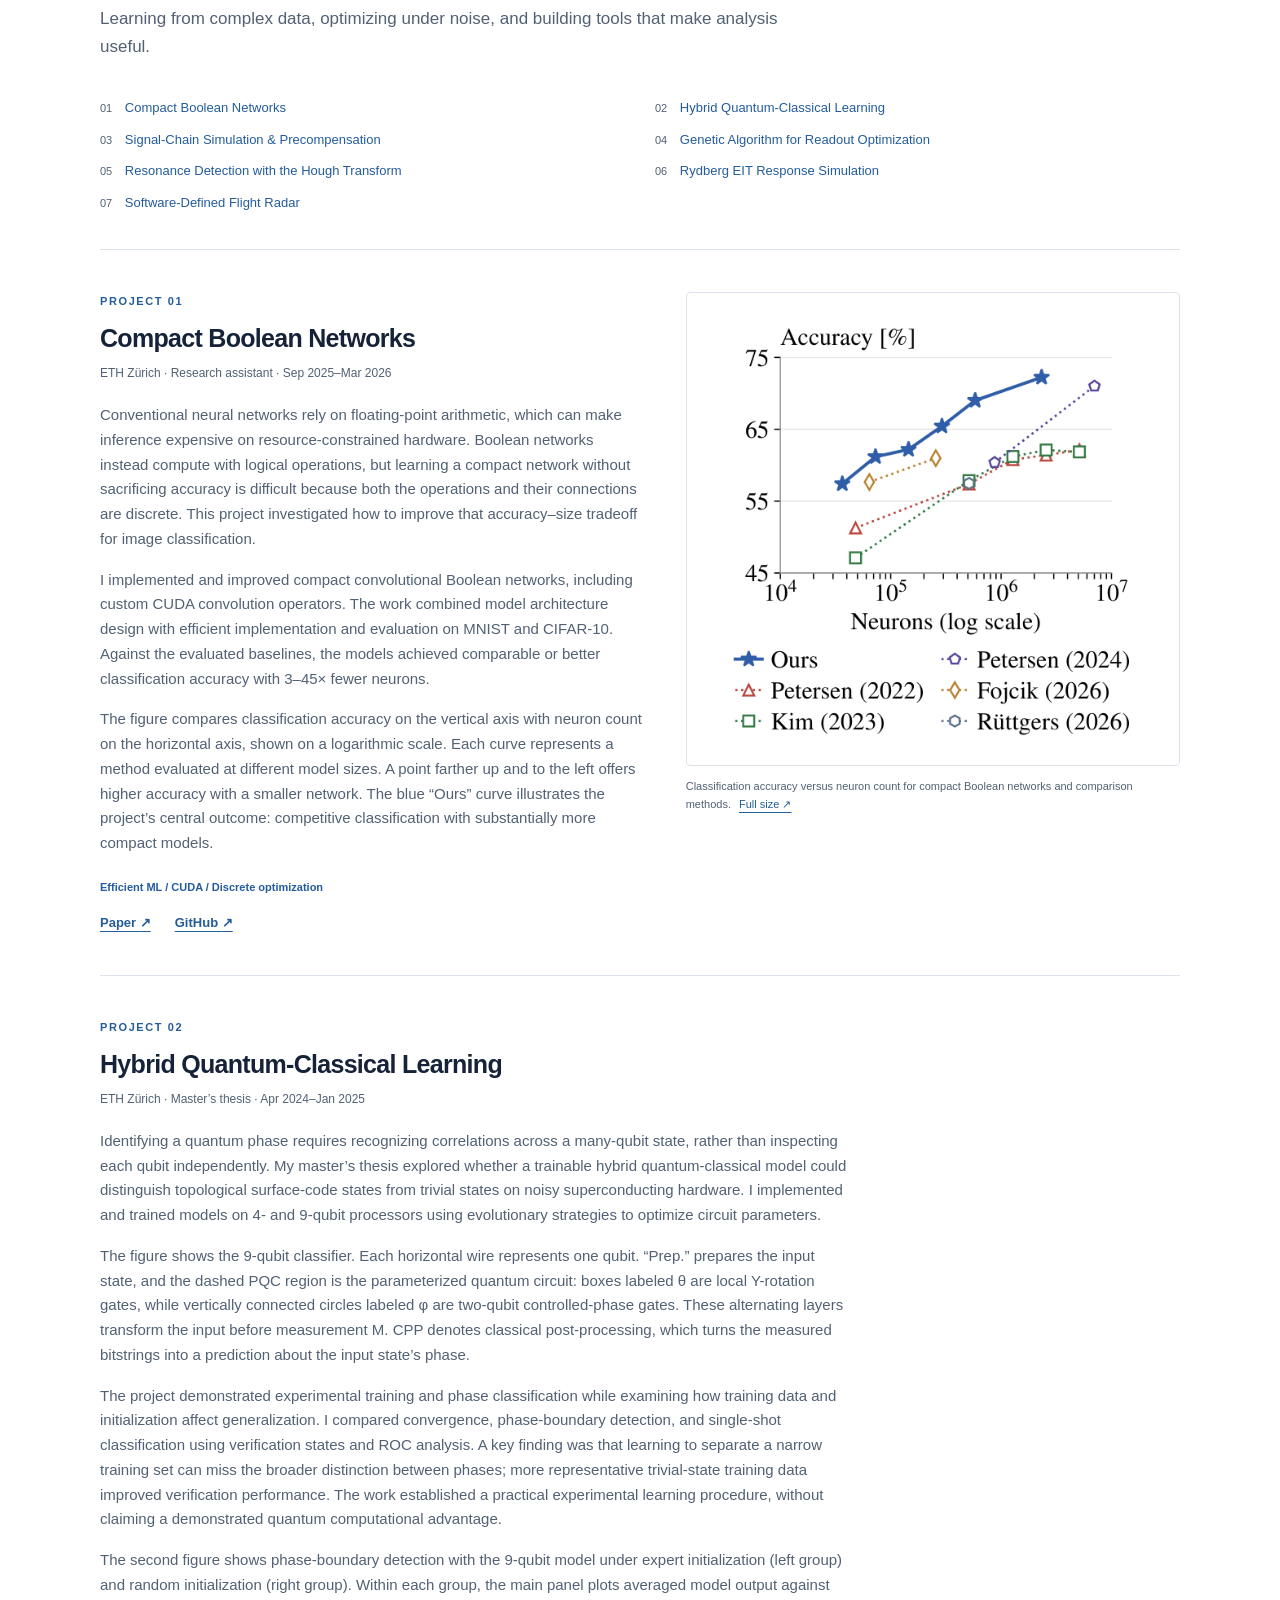
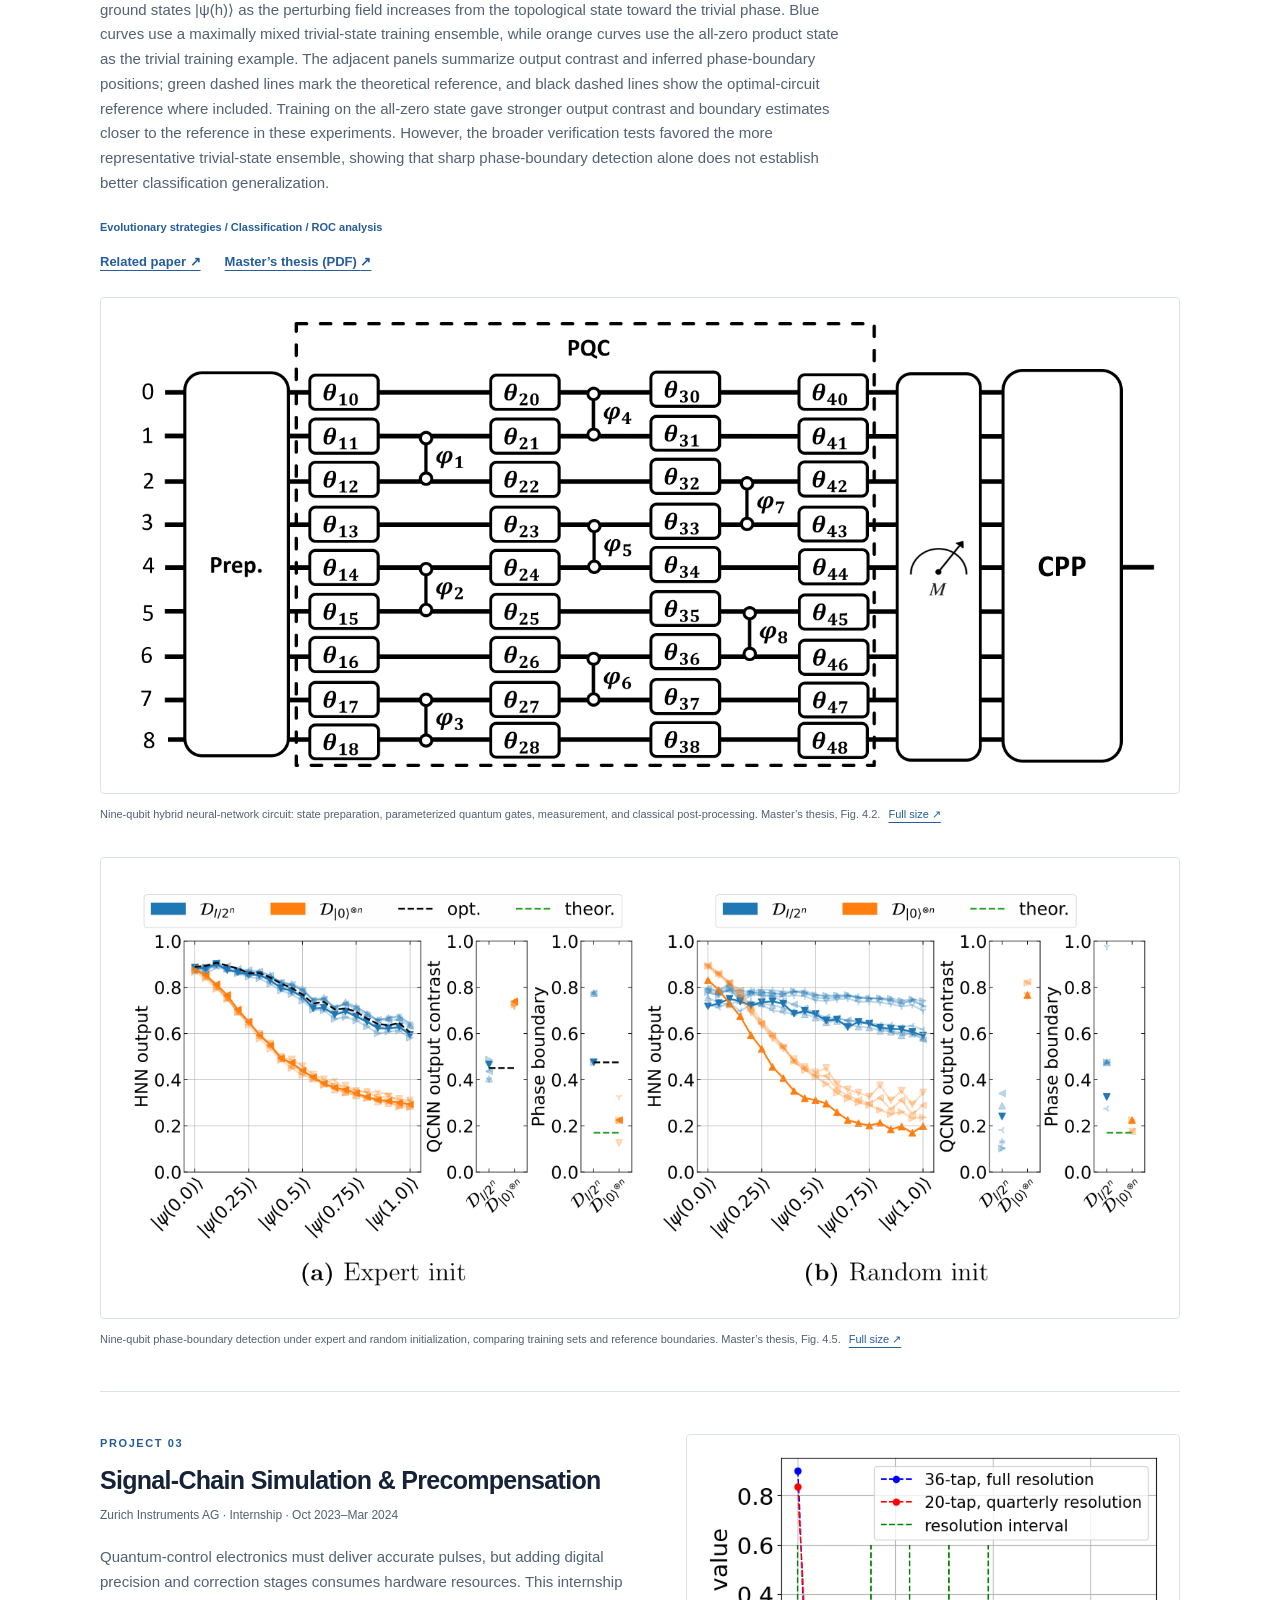
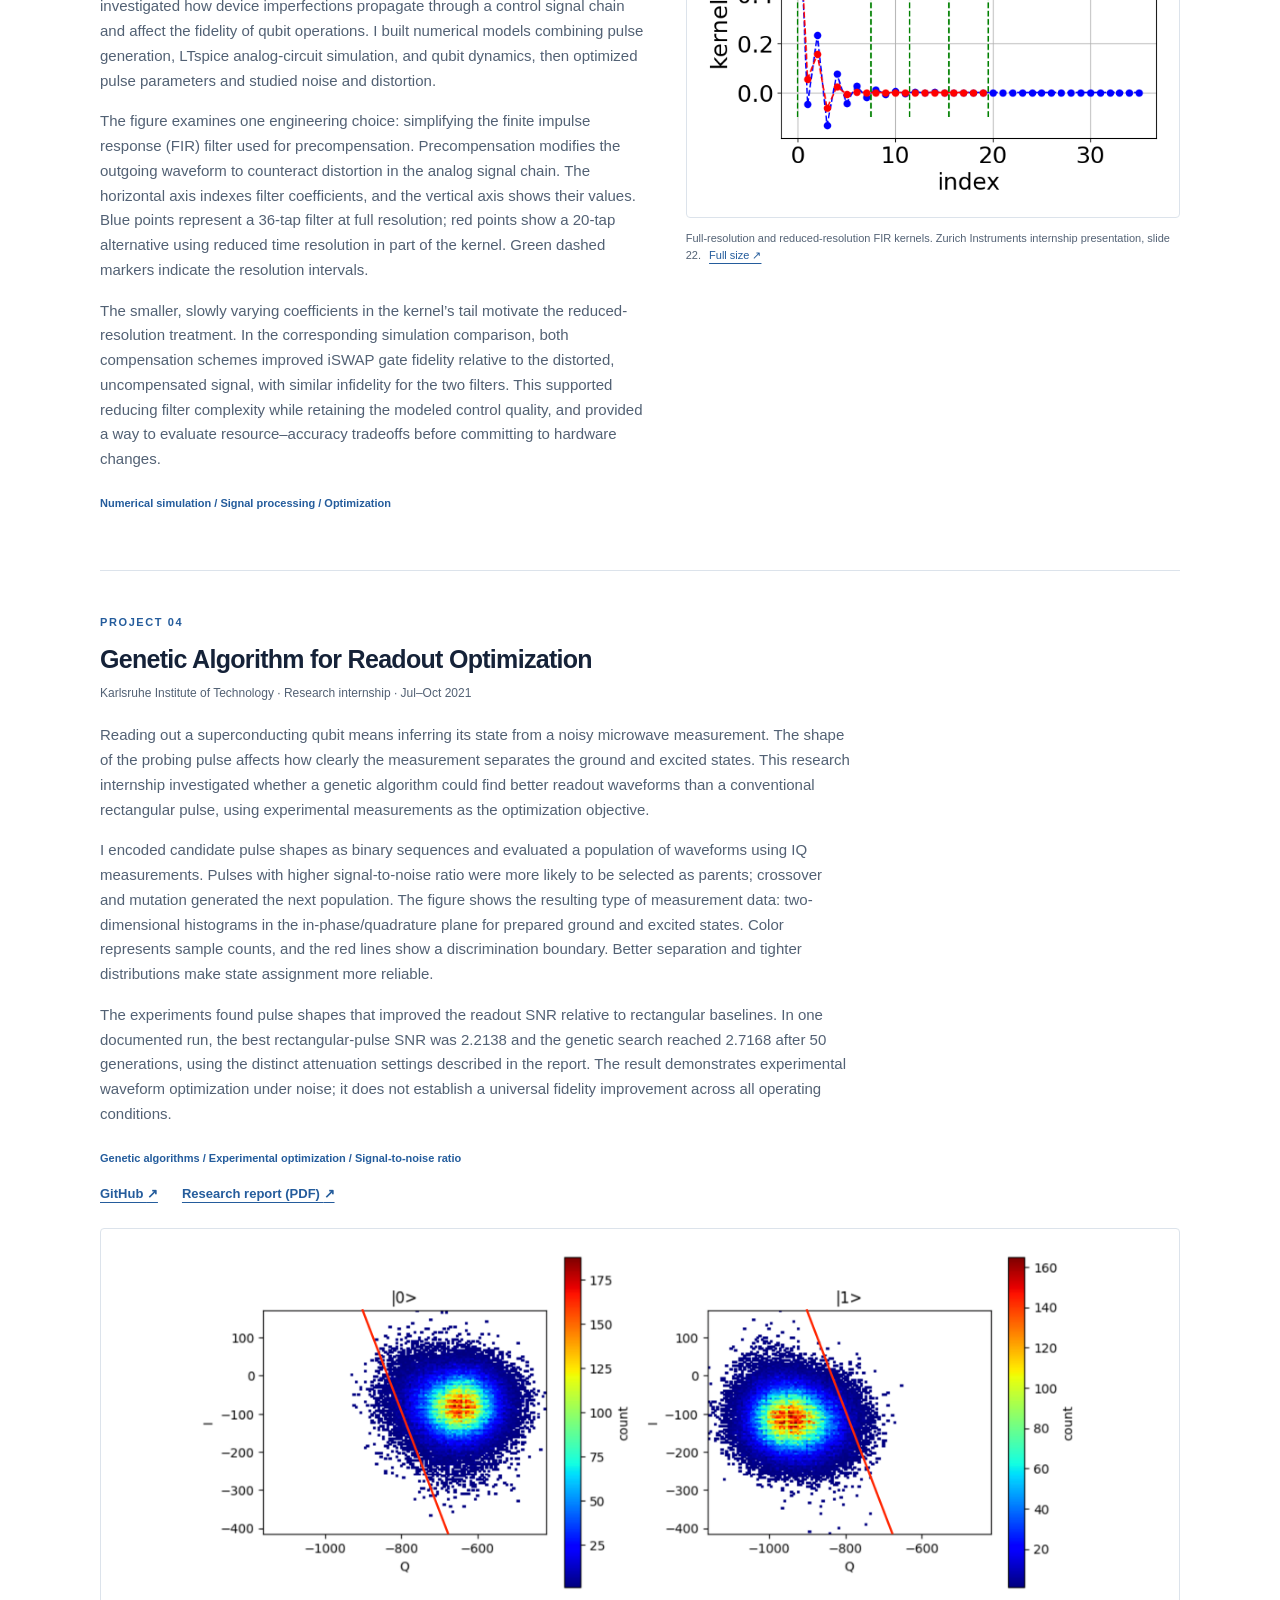
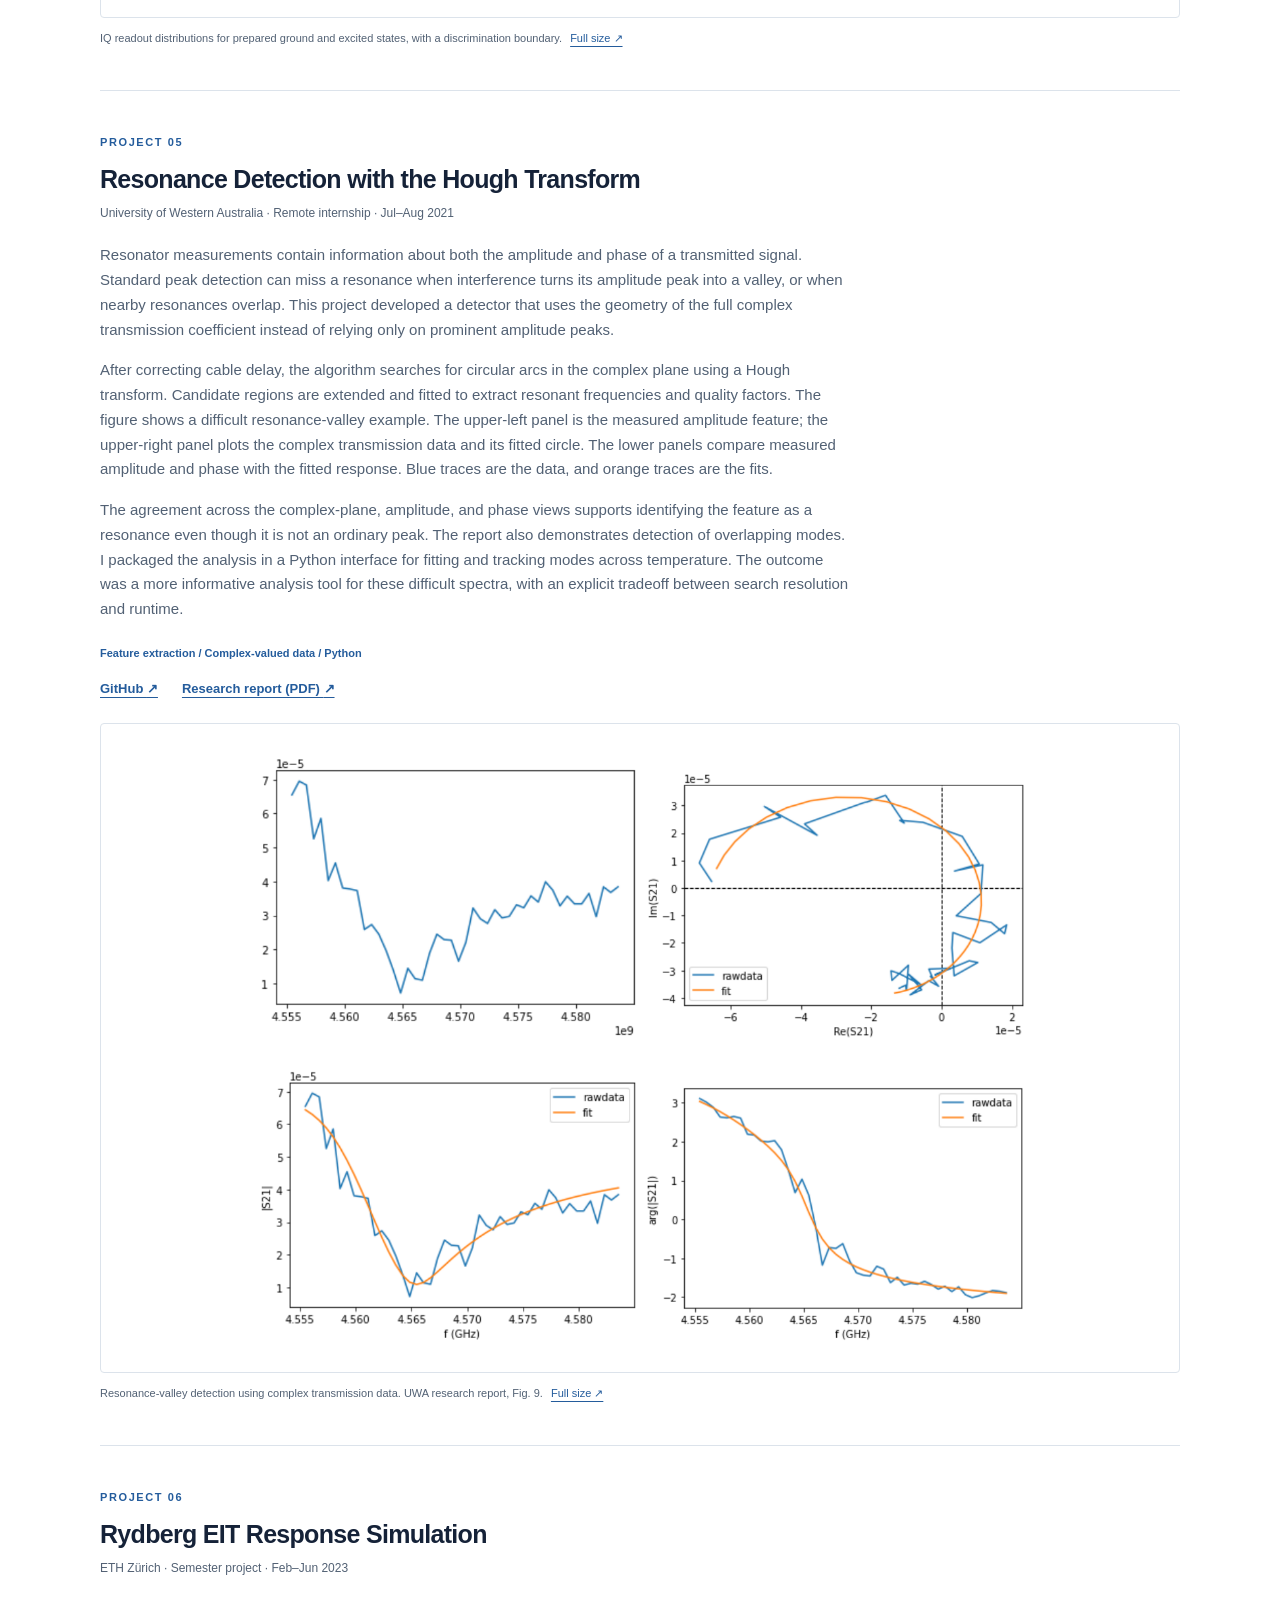
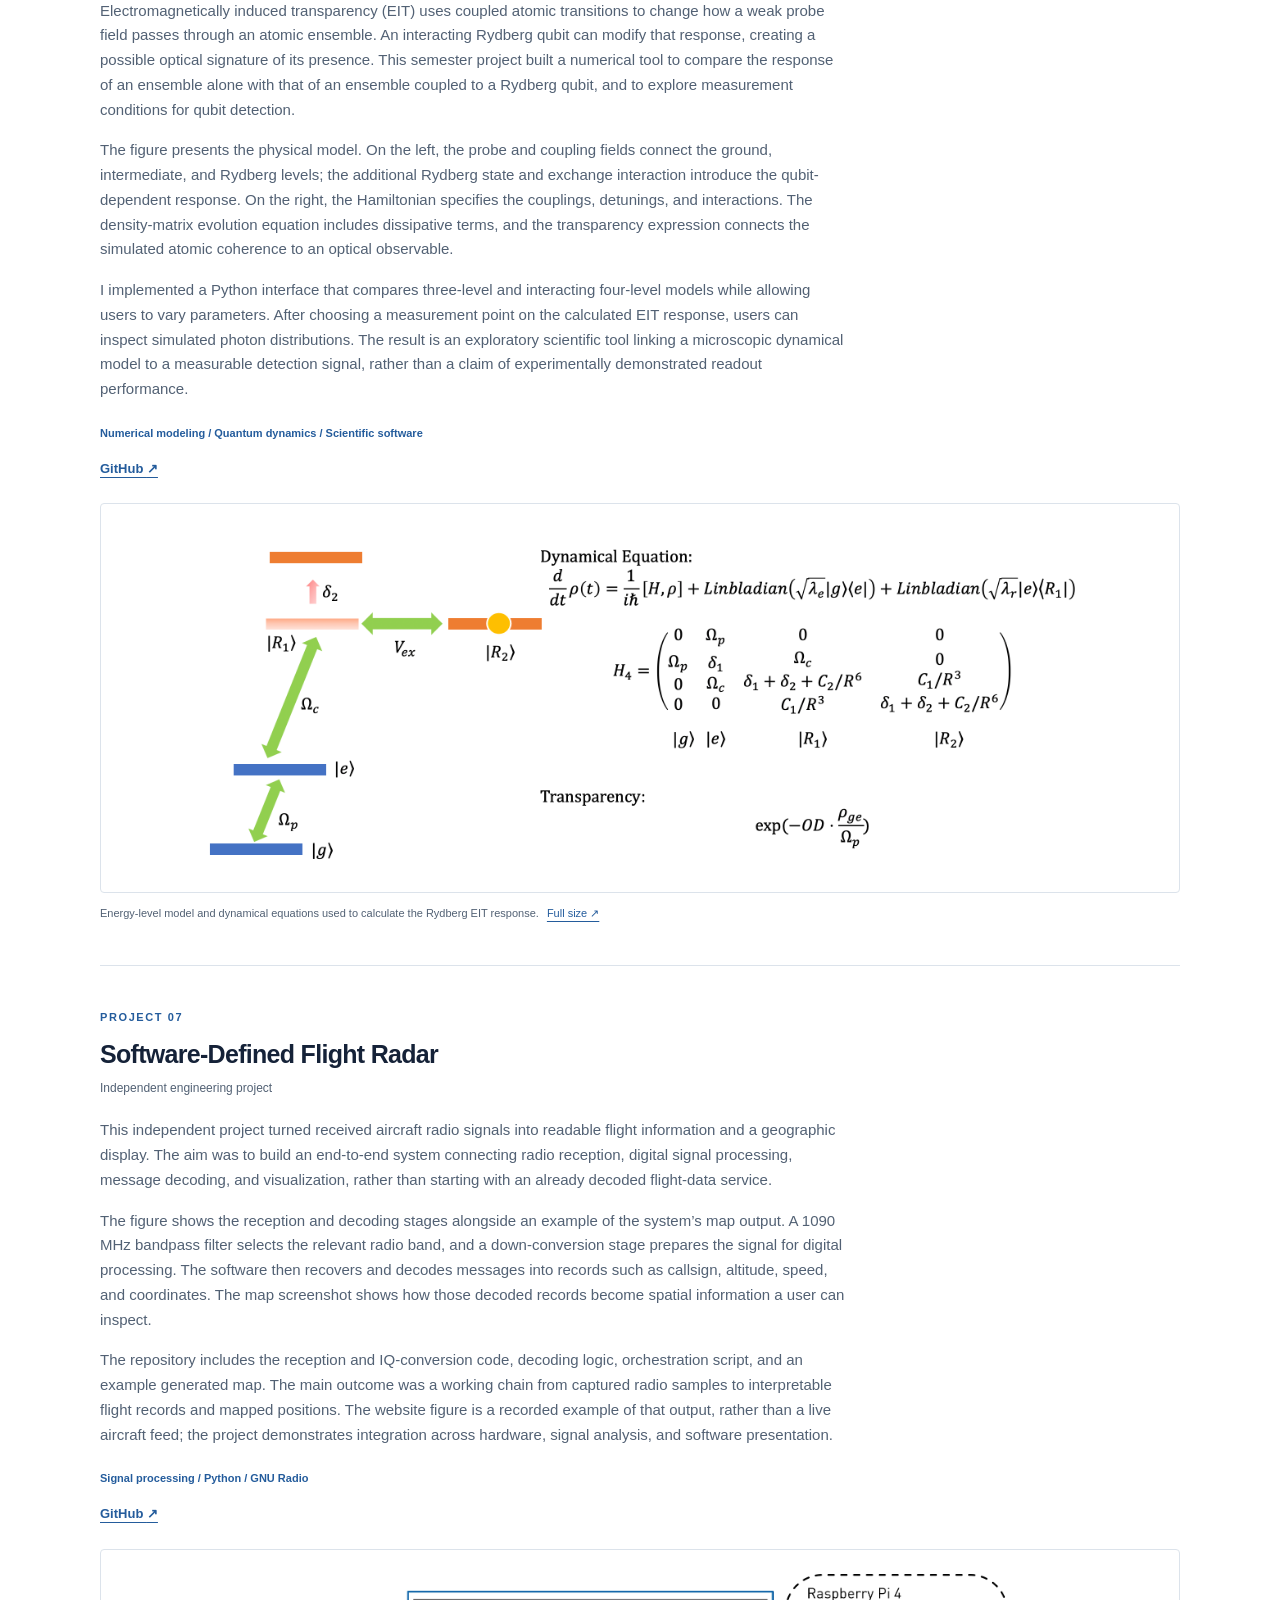
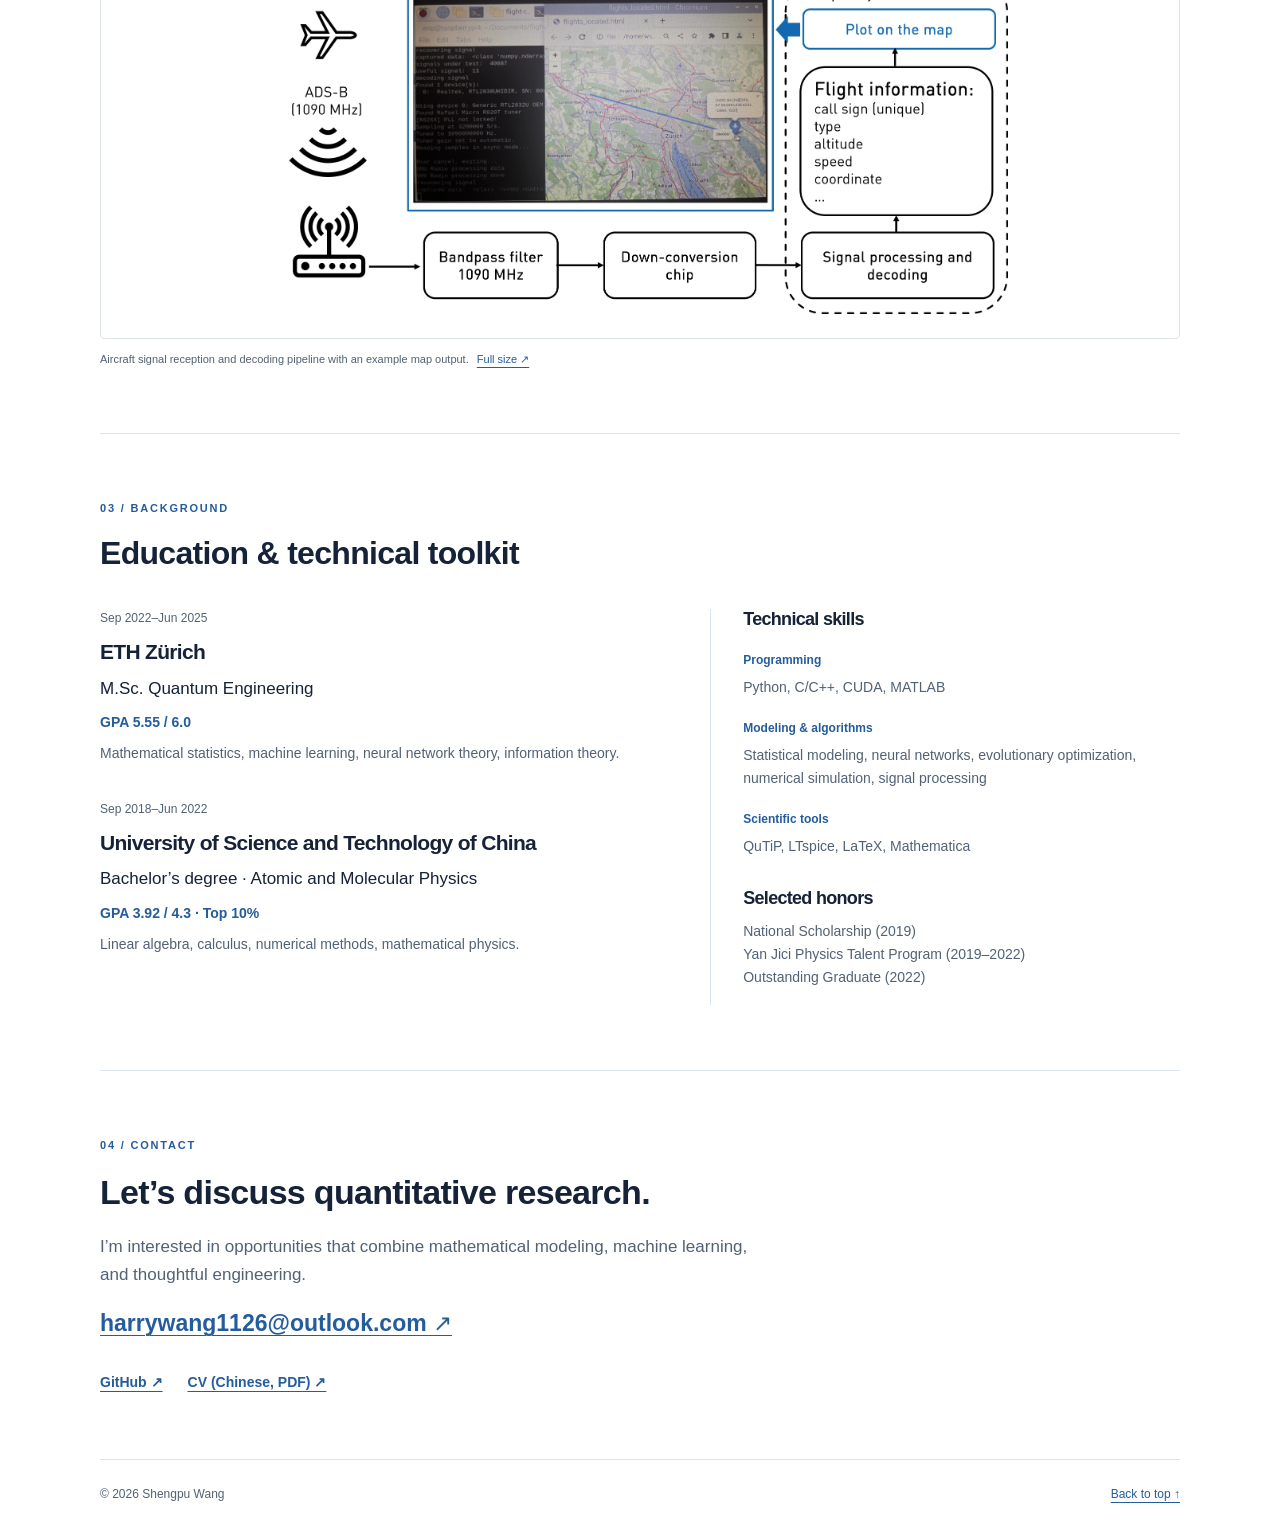
==== commit 8240f9fd: "Remove hero tagline and portrait caption" ====
--- a/index.html
+++ b/index.html
@@ -2,7 +2,7 @@
 <header class="header">
 <nav class="wrap navigation" aria-label="Main navigation"><a class="brand" href="#about">Shengpu Wang<span class="brand-dot">.</span></a><div class="nav-links"><a href="#experience">Experience</a><a href="#projects">Projects</a><a href="#education">Education</a><a href="#contact">Contact</a><a href="shengpu-wang-cv-zh.pdf">CV <span class="muted">↗</span></a><a class="language-switch" href="zh.html" lang="zh-CN" hreflang="zh-CN" aria-label="切换到中文版">中文</a></div></nav></header>
 <main id="main" class="wrap">
-<section class="hero" id="about"><div><p class="eyebrow">Quantitative research & scientific computing</p><h1>Shengpu Wang <span lang="zh" class="chinese">王圣朴</span></h1><p class="hero-subtitle">Quantitative models. Efficient learning.<br>Careful experimentation.</p><p class="intro">I work on quantitative models, machine learning, and numerical optimization. My experience spans A-share risk modeling and index replication, compact Boolean neural networks, and optimization on noisy quantum hardware.</p><p class="intro">I hold an M.Sc. in Quantum Engineering from ETH Zürich and am seeking quantitative finance opportunities.</p><div class="actions"><a class="button" href="#projects">Explore my work <span aria-hidden="true">↓</span></a><a href="shengpu-wang-cv-zh.pdf">CV (Chinese) ↗</a><a href="https://github.com/ShengpuWang1">GitHub ↗</a></div></div><aside class="portrait"><img src="shengpu-wang.png" width="160" height="200" alt="Shengpu Wang"><p>ETH Zürich, M.Sc.<br>Quantum Engineering</p></aside>
+<section class="hero" id="about"><div><p class="eyebrow">Quantitative research & scientific computing</p><h1>Shengpu Wang <span lang="zh" class="chinese">王圣朴</span></h1><p class="intro">I work on quantitative models, machine learning, and numerical optimization. My experience spans A-share risk modeling and index replication, compact Boolean neural networks, and optimization on noisy quantum hardware.</p><p class="intro">I hold an M.Sc. in Quantum Engineering from ETH Zürich and am seeking quantitative finance opportunities.</p><div class="actions"><a class="button" href="#projects">Explore my work <span aria-hidden="true">↓</span></a><a href="shengpu-wang-cv-zh.pdf">CV (Chinese) ↗</a><a href="https://github.com/ShengpuWang1">GitHub ↗</a></div></div><aside class="portrait"><img src="shengpu-wang.png" width="160" height="200" alt="Shengpu Wang"></aside>
 </section>
 
 <section id="experience" class="major"><div class="section-heading"><p class="eyebrow">01 / Experience</p><h2>Models grounded in practice</h2></div>
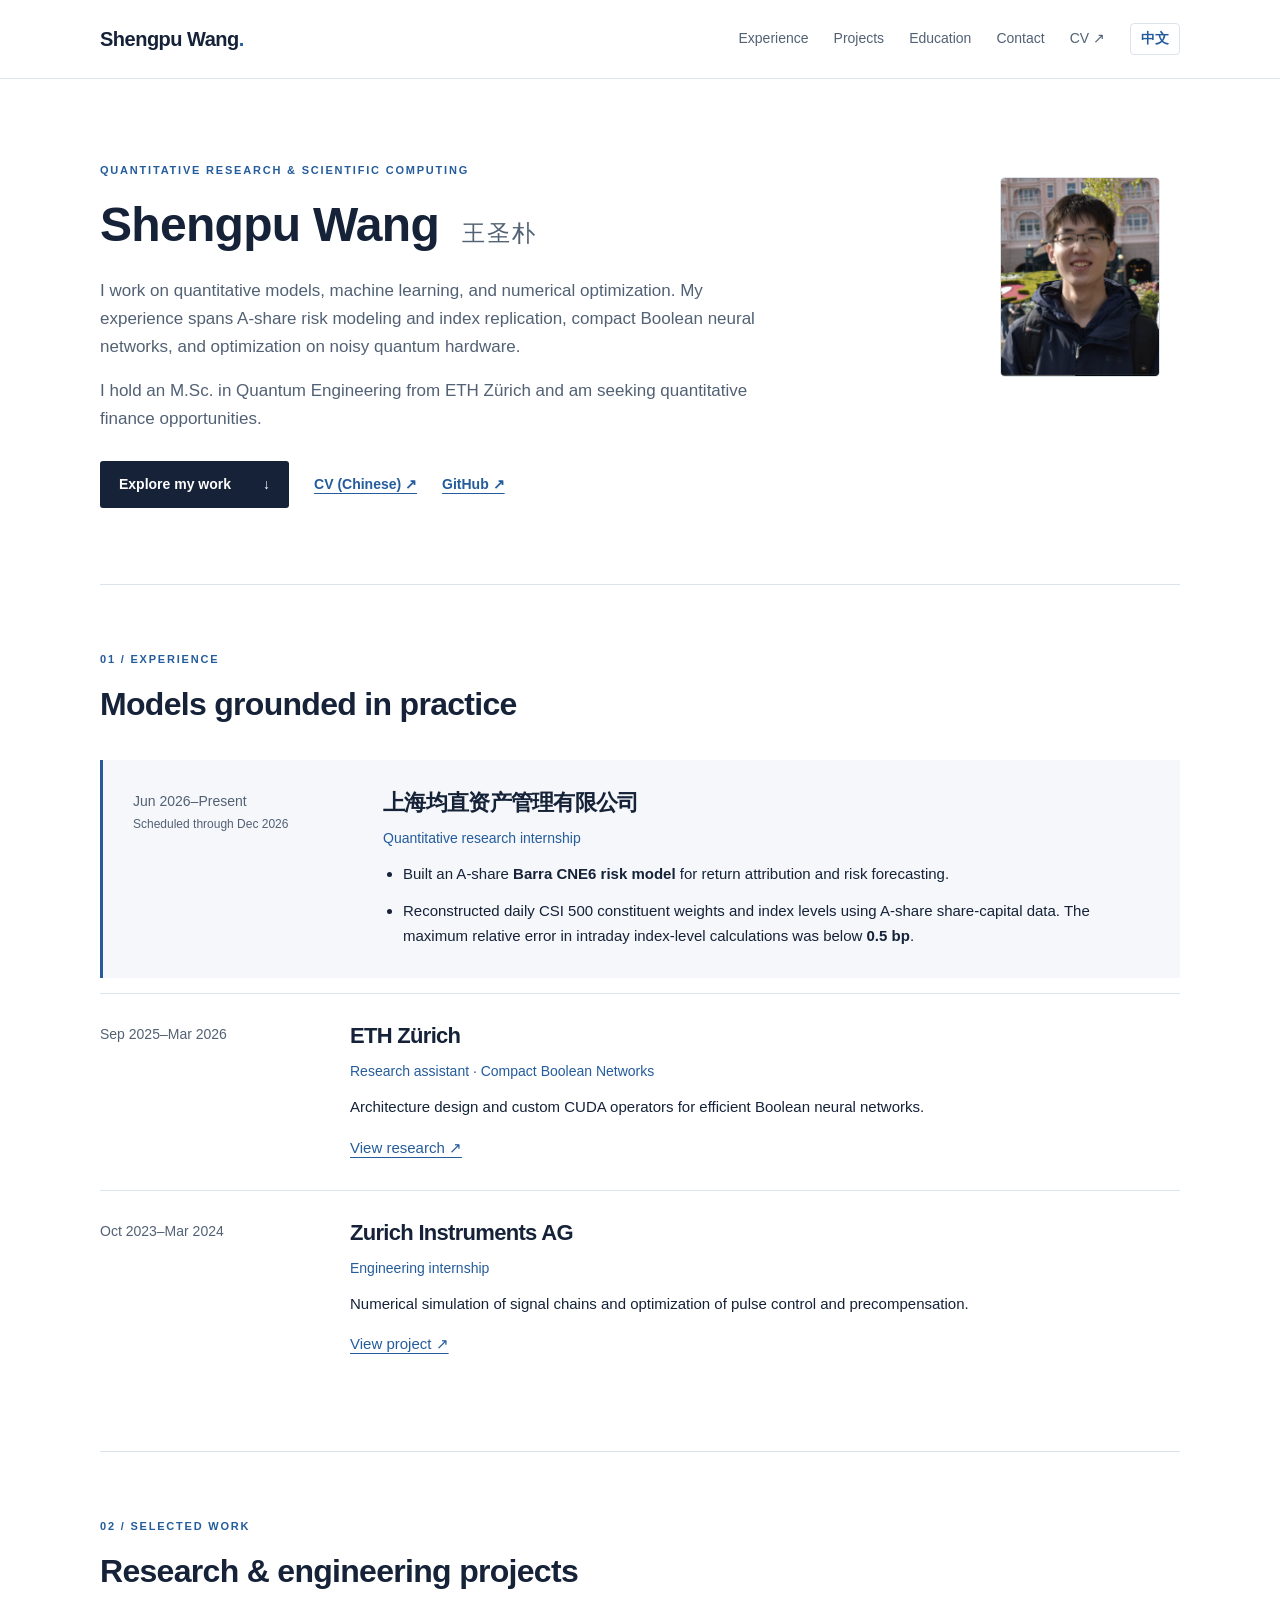
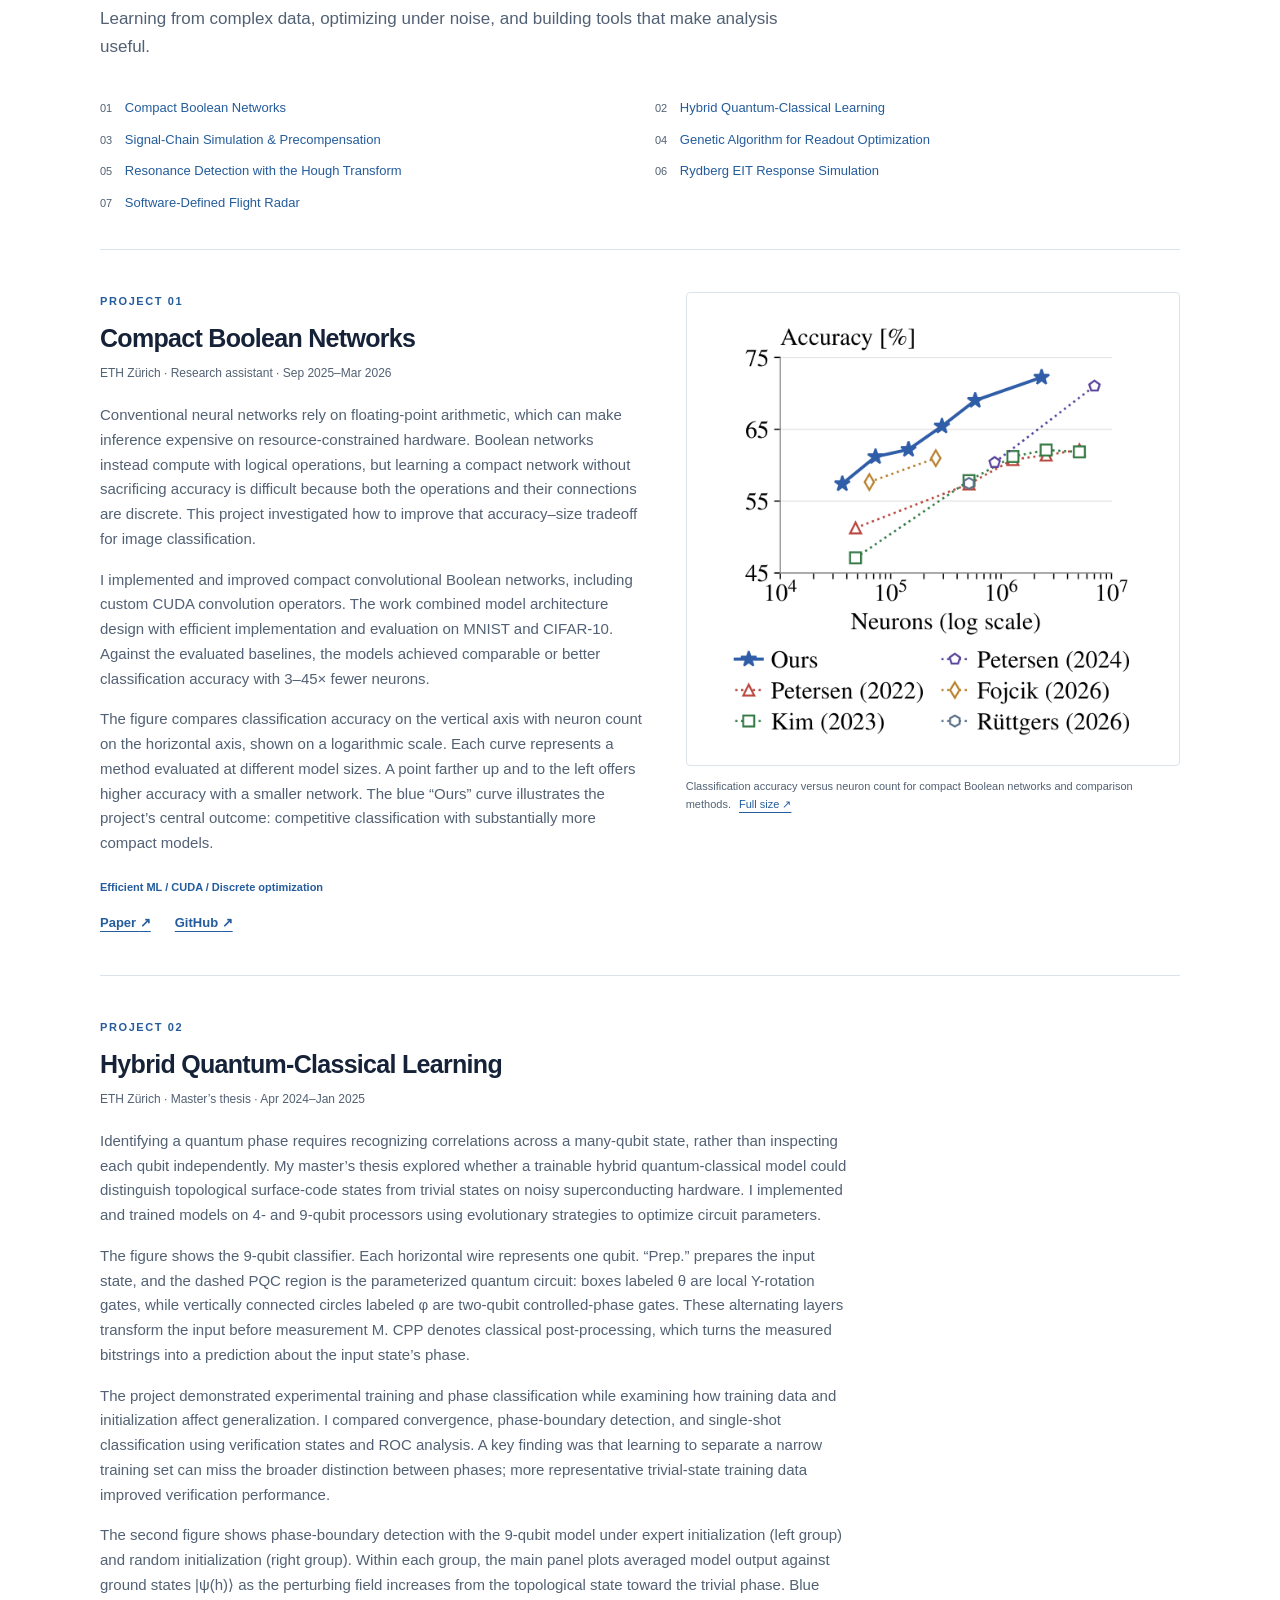
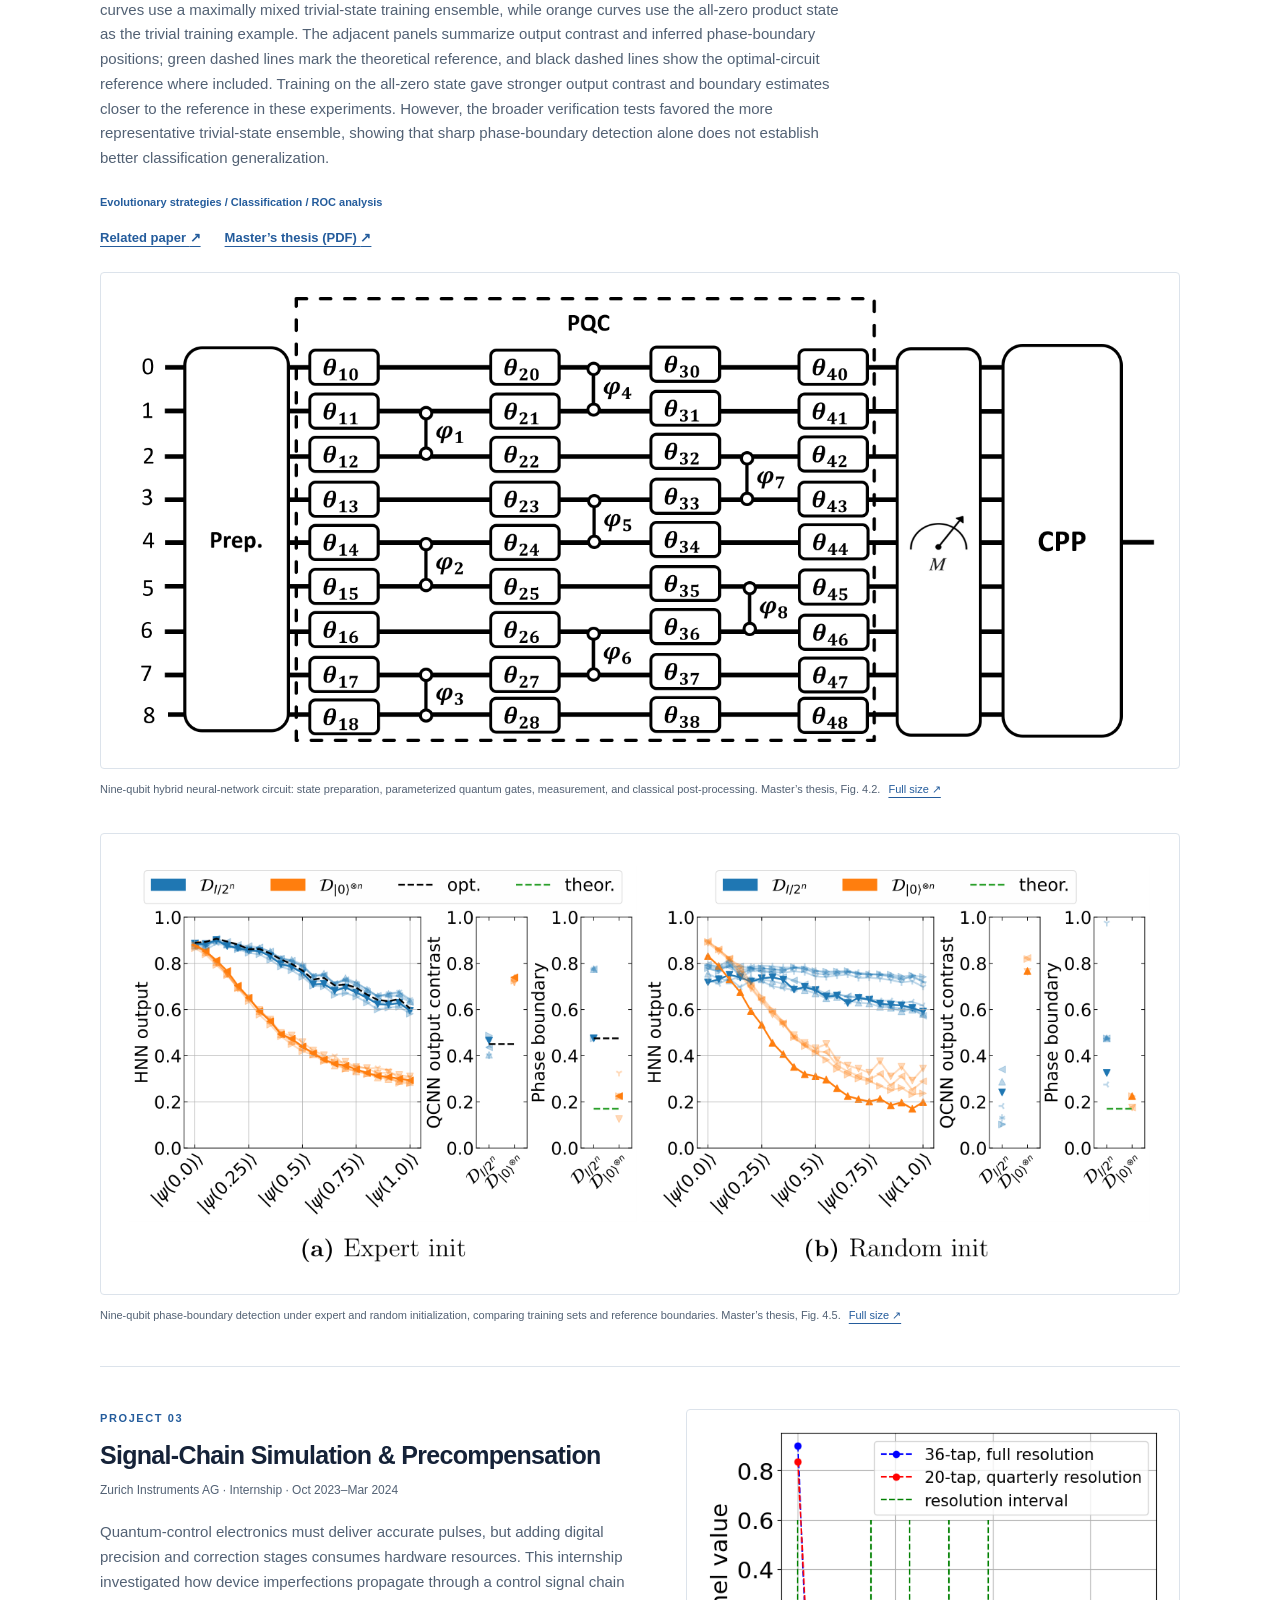
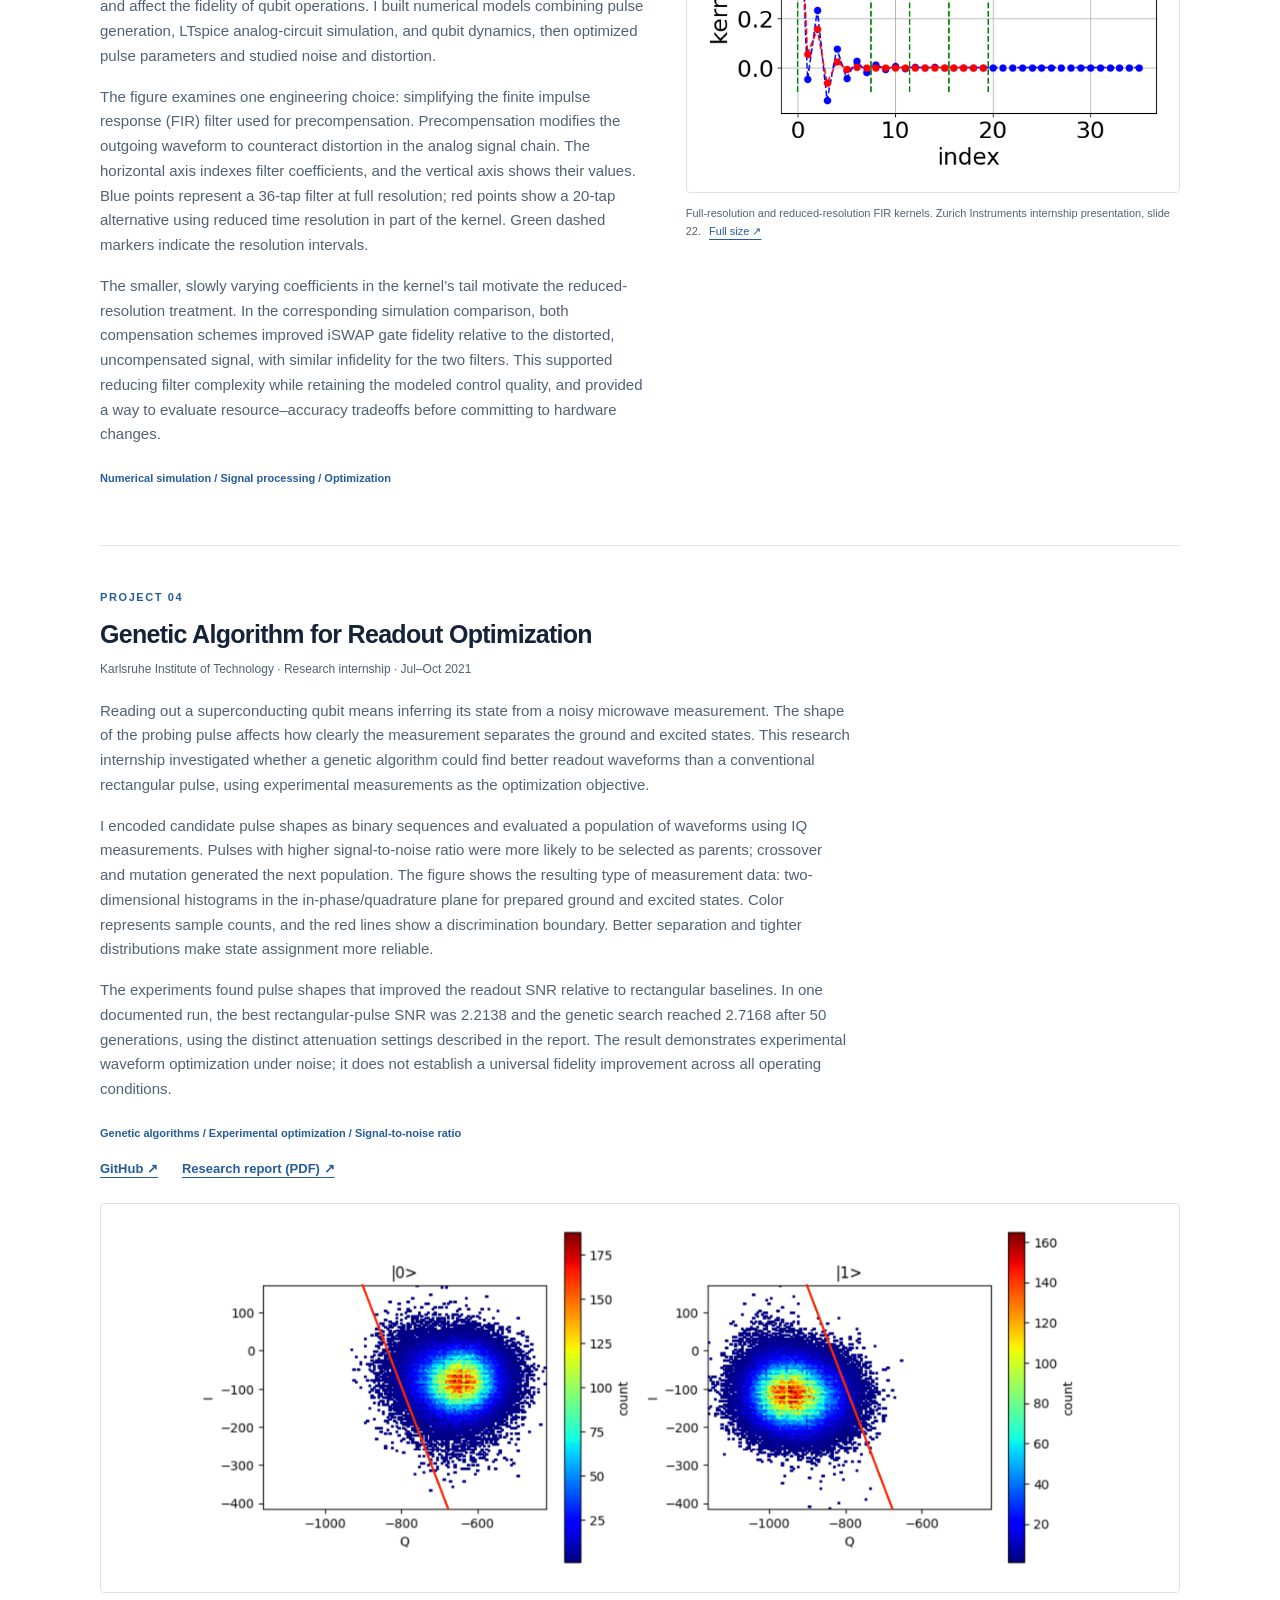
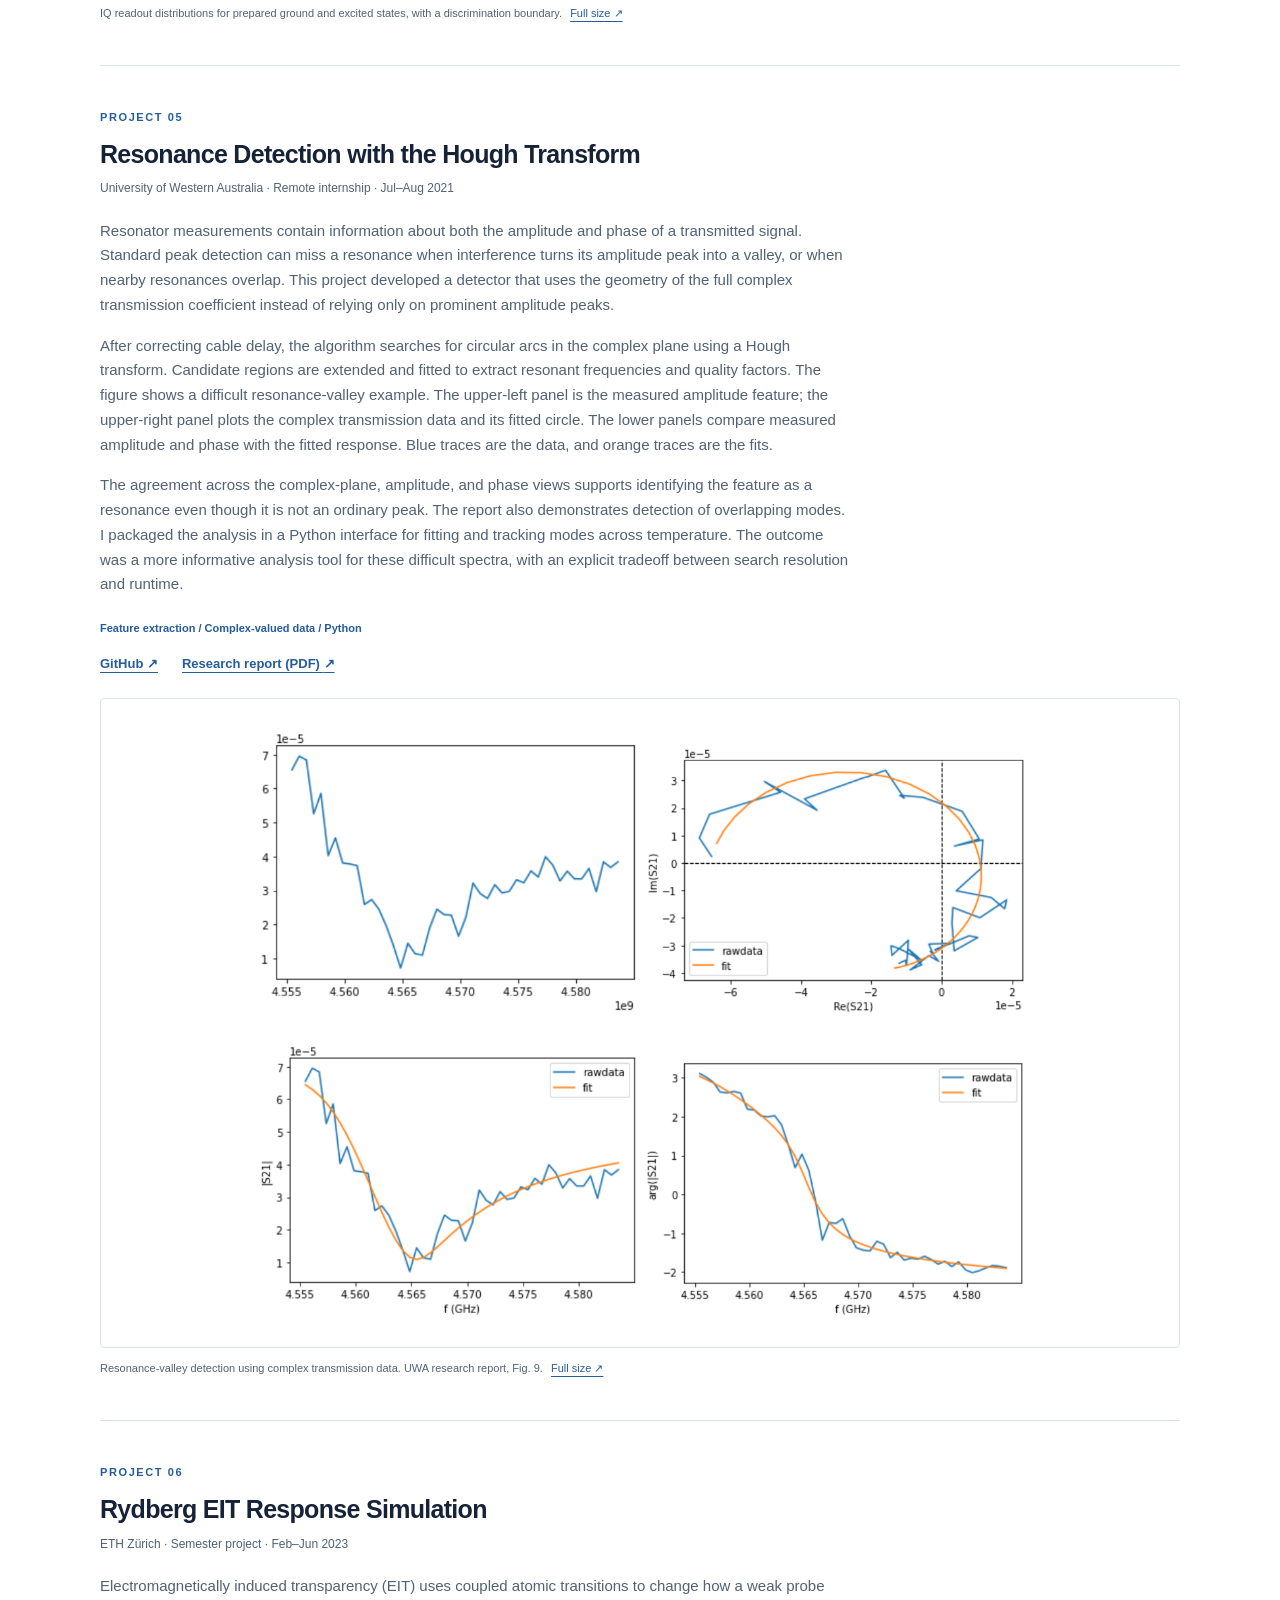
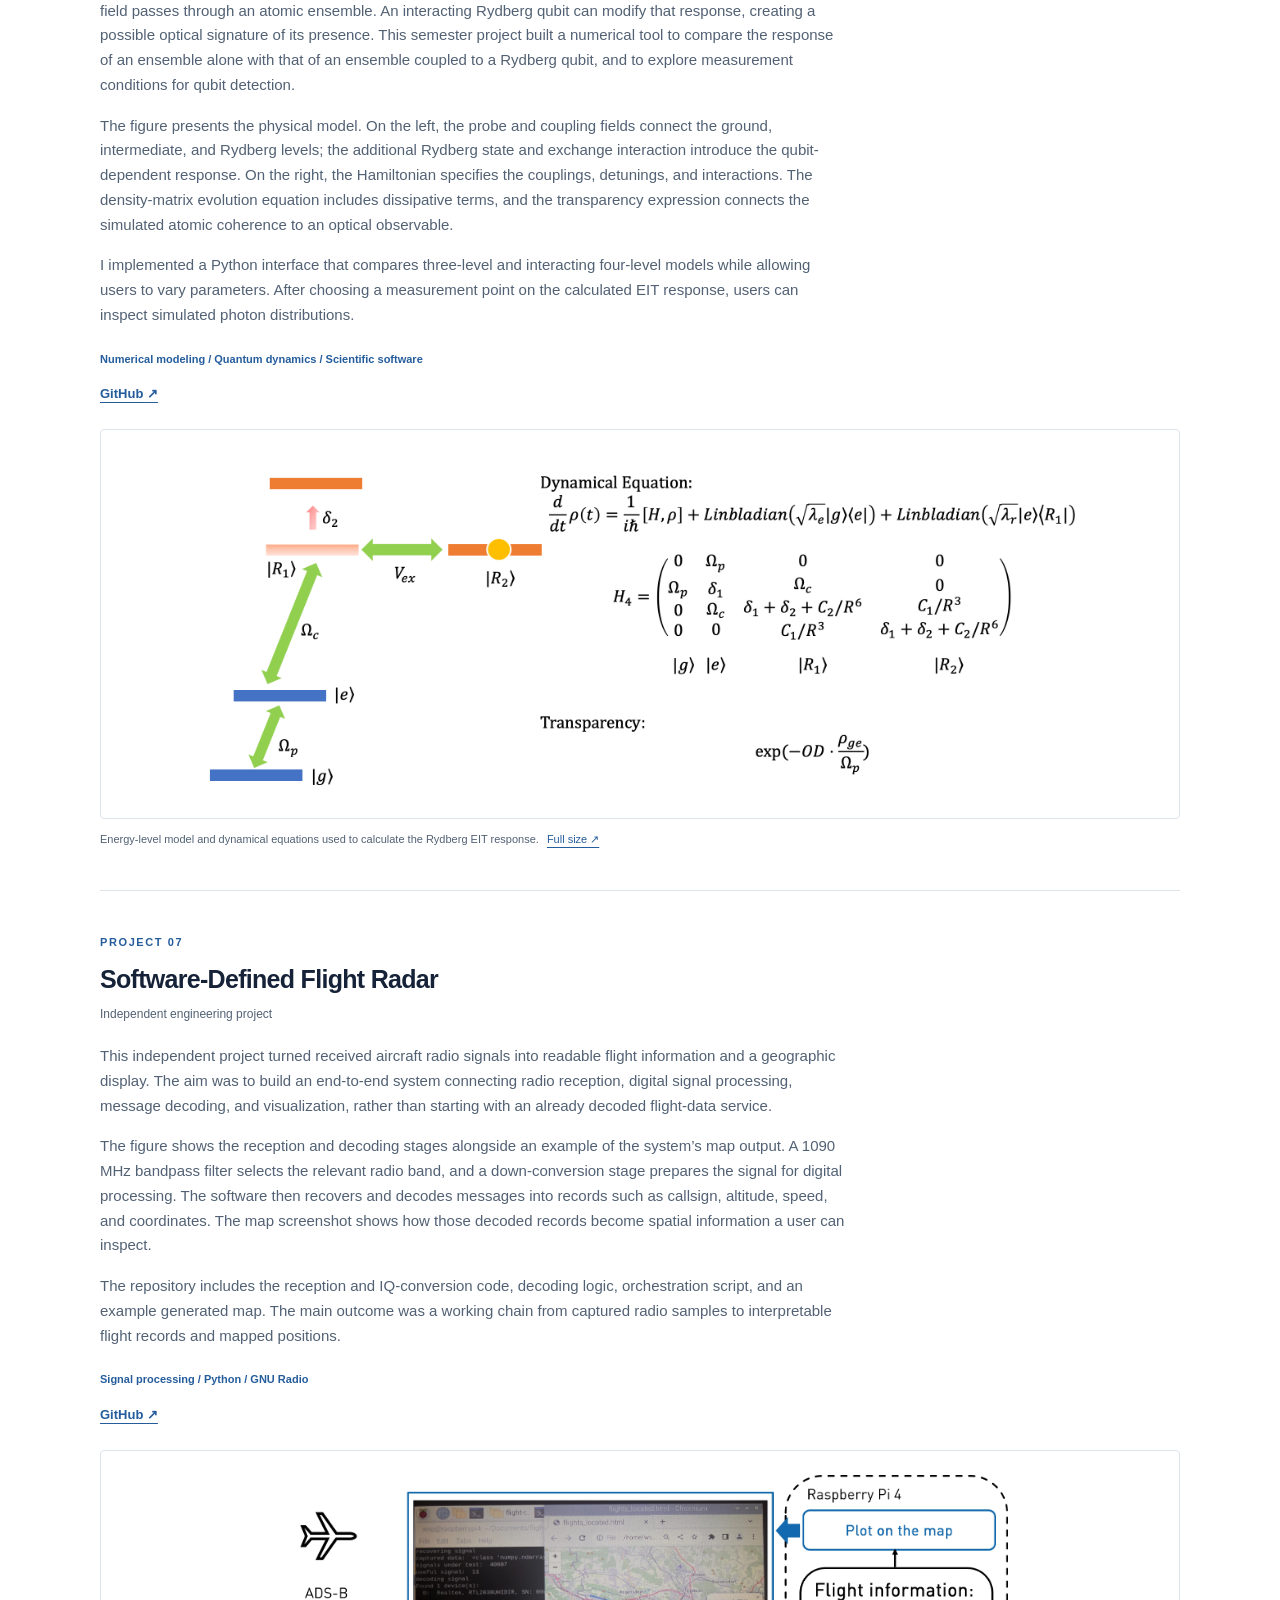
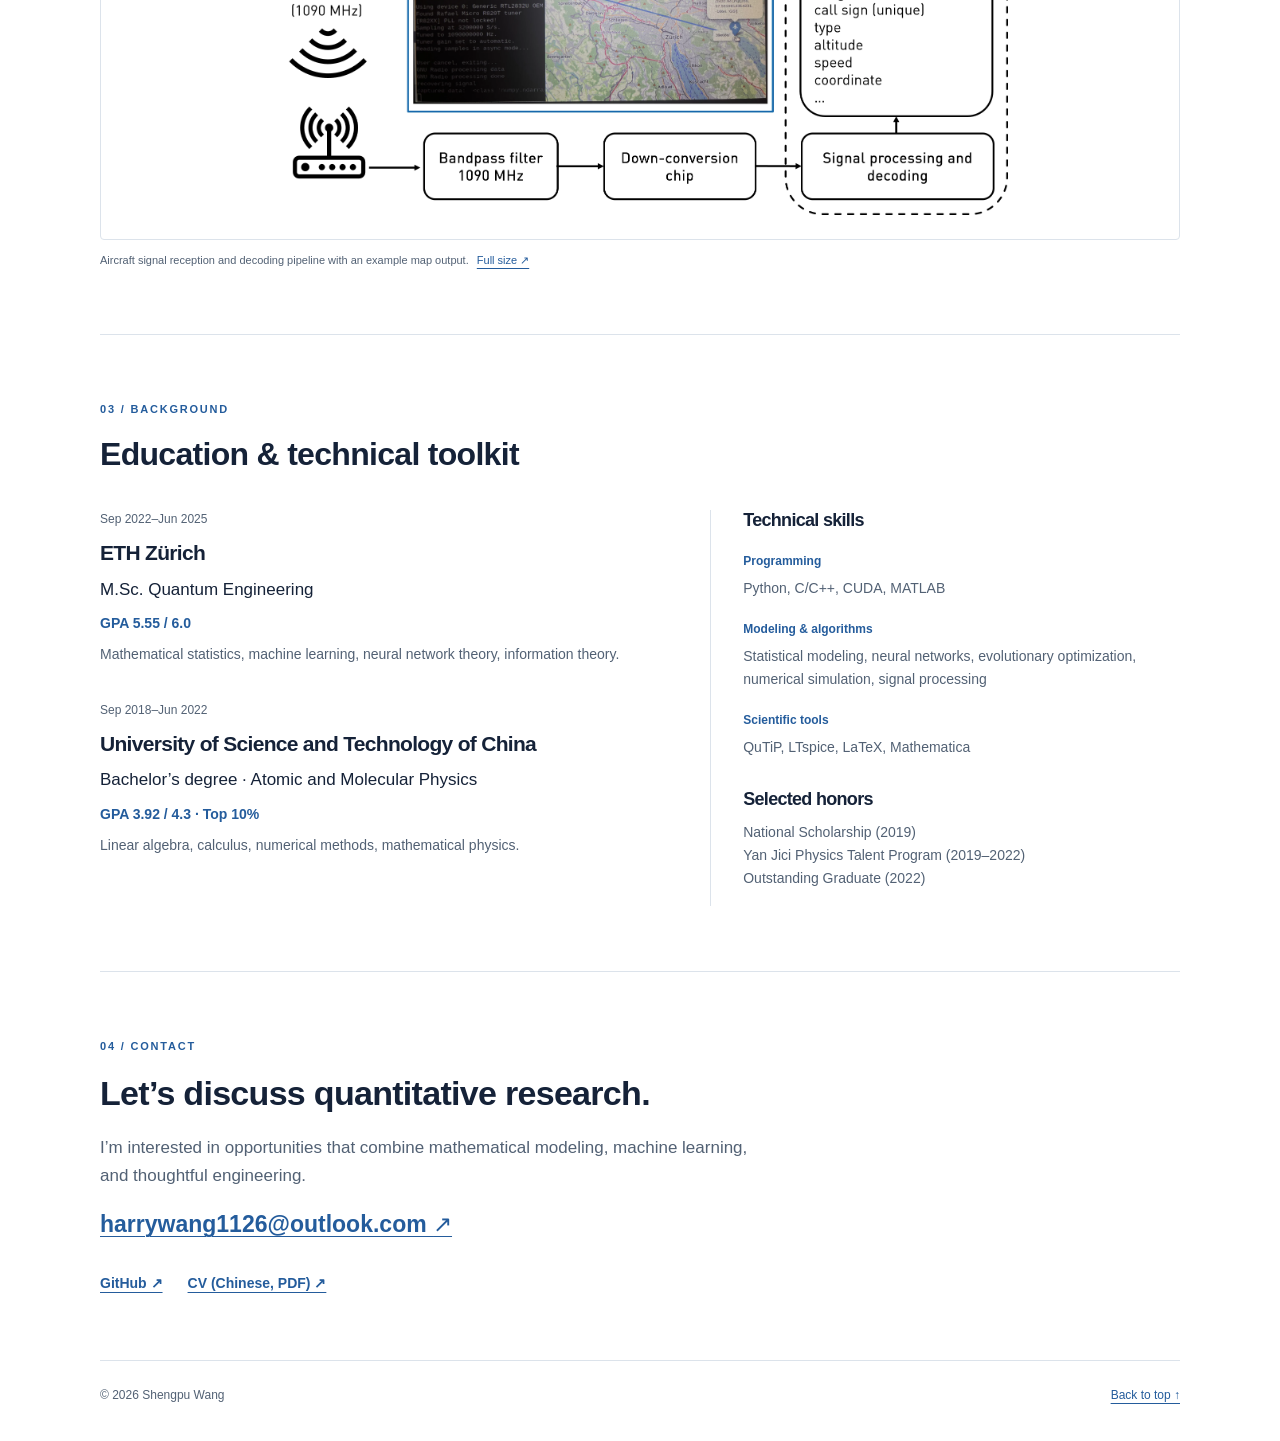
==== commit 628a6a6b: "Remove specified bilingual disclaimer sentences" ====
--- a/index.html
+++ b/index.html
@@ -27,7 +27,7 @@
 <section id="hybrid-quantum-learning" class="project wide" aria-labelledby="hybrid-quantum-learning-title"><div class="project-copy"><p class="project-number">Project 02</p><h3 id="hybrid-quantum-learning-title">Hybrid Quantum-Classical Learning</h3><p class="project-meta">ETH Zürich · Master’s thesis · Apr 2024–Jan 2025</p>
 <p>Identifying a quantum phase requires recognizing correlations across a many-qubit state, rather than inspecting each qubit independently. My master’s thesis explored whether a trainable hybrid quantum-classical model could distinguish topological surface-code states from trivial states on noisy superconducting hardware. I implemented and trained models on 4- and 9-qubit processors using evolutionary strategies to optimize circuit parameters.</p>
 <p>The figure shows the 9-qubit classifier. Each horizontal wire represents one qubit. “Prep.” prepares the input state, and the dashed PQC region is the parameterized quantum circuit: boxes labeled θ are local Y-rotation gates, while vertically connected circles labeled φ are two-qubit controlled-phase gates. These alternating layers transform the input before measurement M. CPP denotes classical post-processing, which turns the measured bitstrings into a prediction about the input state’s phase.</p>
-<p>The project demonstrated experimental training and phase classification while examining how training data and initialization affect generalization. I compared convergence, phase-boundary detection, and single-shot classification using verification states and ROC analysis. A key finding was that learning to separate a narrow training set can miss the broader distinction between phases; more representative trivial-state training data improved verification performance. The work established a practical experimental learning procedure, without claiming a demonstrated quantum computational advantage.</p>
+<p>The project demonstrated experimental training and phase classification while examining how training data and initialization affect generalization. I compared convergence, phase-boundary detection, and single-shot classification using verification states and ROC analysis. A key finding was that learning to separate a narrow training set can miss the broader distinction between phases; more representative trivial-state training data improved verification performance.</p>
 <p>The second figure shows phase-boundary detection with the 9-qubit model under expert initialization (left group) and random initialization (right group). Within each group, the main panel plots averaged model output against ground states |ψ(h)⟩ as the perturbing field increases from the topological state toward the trivial phase. Blue curves use a maximally mixed trivial-state training ensemble, while orange curves use the all-zero product state as the trivial training example. The adjacent panels summarize output contrast and inferred phase-boundary positions; green dashed lines mark the theoretical reference, and black dashed lines show the optimal-circuit reference where included. Training on the all-zero state gave stronger output contrast and boundary estimates closer to the reference in these experiments. However, the broader verification tests favored the more representative trivial-state ensemble, showing that sharp phase-boundary detection alone does not establish better classification generalization.</p>
 <p class="methods">Evolutionary strategies / Classification / ROC analysis</p><div class="project-links"><a href="https://arxiv.org/abs/2606.28201">Related paper <span aria-hidden="true">↗</span></a><a href="shengpu-wang-master-thesis.pdf">Master’s thesis (PDF) <span aria-hidden="true">↗</span></a></div></div>
 <figure><a href="nine-qubit-circuit.png" aria-label="View full-size figure: Hybrid Quantum-Classical Learning"><img src="nine-qubit-circuit.png" width="3074" height="1334" loading="lazy" decoding="async" alt="Nine-qubit classifier circuit with state preparation, parameterized Y rotations, controlled-phase gates, measurement, and classical post-processing."></a><figcaption>Nine-qubit hybrid neural-network circuit: state preparation, parameterized quantum gates, measurement, and classical post-processing. Master’s thesis, Fig. 4.2. <a href="nine-qubit-circuit.png">Full size ↗</a></figcaption>
@@ -62,7 +62,7 @@
 <section id="rydberg-eit" class="project wide" aria-labelledby="rydberg-eit-title"><div class="project-copy"><p class="project-number">Project 06</p><h3 id="rydberg-eit-title">Rydberg EIT Response Simulation</h3><p class="project-meta">ETH Zürich · Semester project · Feb–Jun 2023</p>
 <p>Electromagnetically induced transparency (EIT) uses coupled atomic transitions to change how a weak probe field passes through an atomic ensemble. An interacting Rydberg qubit can modify that response, creating a possible optical signature of its presence. This semester project built a numerical tool to compare the response of an ensemble alone with that of an ensemble coupled to a Rydberg qubit, and to explore measurement conditions for qubit detection.</p>
 <p>The figure presents the physical model. On the left, the probe and coupling fields connect the ground, intermediate, and Rydberg levels; the additional Rydberg state and exchange interaction introduce the qubit-dependent response. On the right, the Hamiltonian specifies the couplings, detunings, and interactions. The density-matrix evolution equation includes dissipative terms, and the transparency expression connects the simulated atomic coherence to an optical observable.</p>
-<p>I implemented a Python interface that compares three-level and interacting four-level models while allowing users to vary parameters. After choosing a measurement point on the calculated EIT response, users can inspect simulated photon distributions. The result is an exploratory scientific tool linking a microscopic dynamical model to a measurable detection signal, rather than a claim of experimentally demonstrated readout performance.</p>
+<p>I implemented a Python interface that compares three-level and interacting four-level models while allowing users to vary parameters. After choosing a measurement point on the calculated EIT response, users can inspect simulated photon distributions.</p>
 <p class="methods">Numerical modeling / Quantum dynamics / Scientific software</p><div class="project-links"><a href="https://github.com/ShengpuWang1/EIT-Calculator">GitHub <span aria-hidden="true">↗</span></a></div></div>
 <figure><a href="rydberg-eit.png" aria-label="View full-size figure: Rydberg EIT Response Simulation"><img src="rydberg-eit.png" width="2192" height="830" loading="lazy" decoding="async" alt="Rydberg energy levels, their couplings, the system Hamiltonian, and transparency equation."></a><figcaption>Energy-level model and dynamical equations used to calculate the Rydberg EIT response. <a href="rydberg-eit.png">Full size ↗</a></figcaption>
 </figure>
@@ -70,7 +70,7 @@
 <section id="flight-radar" class="project wide" aria-labelledby="flight-radar-title"><div class="project-copy"><p class="project-number">Project 07</p><h3 id="flight-radar-title">Software-Defined Flight Radar</h3><p class="project-meta">Independent engineering project</p>
 <p>This independent project turned received aircraft radio signals into readable flight information and a geographic display. The aim was to build an end-to-end system connecting radio reception, digital signal processing, message decoding, and visualization, rather than starting with an already decoded flight-data service.</p>
 <p>The figure shows the reception and decoding stages alongside an example of the system’s map output. A 1090 MHz bandpass filter selects the relevant radio band, and a down-conversion stage prepares the signal for digital processing. The software then recovers and decodes messages into records such as callsign, altitude, speed, and coordinates. The map screenshot shows how those decoded records become spatial information a user can inspect.</p>
-<p>The repository includes the reception and IQ-conversion code, decoding logic, orchestration script, and an example generated map. The main outcome was a working chain from captured radio samples to interpretable flight records and mapped positions. The website figure is a recorded example of that output, rather than a live aircraft feed; the project demonstrates integration across hardware, signal analysis, and software presentation.</p>
+<p>The repository includes the reception and IQ-conversion code, decoding logic, orchestration script, and an example generated map. The main outcome was a working chain from captured radio samples to interpretable flight records and mapped positions.</p>
 <p class="methods">Signal processing / Python / GNU Radio</p><div class="project-links"><a href="https://github.com/ShengpuWang1/flight-radar">GitHub <span aria-hidden="true">↗</span></a></div></div>
 <figure><a href="flight-radar.webp" aria-label="View full-size figure: Software-Defined Flight Radar"><img src="flight-radar.webp" width="3694" height="1708" loading="lazy" decoding="async" alt="Reception and decoding stages alongside an example map showing decoded aircraft information."></a><figcaption>Aircraft signal reception and decoding pipeline with an example map output. <a href="flight-radar.webp">Full size ↗</a></figcaption>
 </figure>
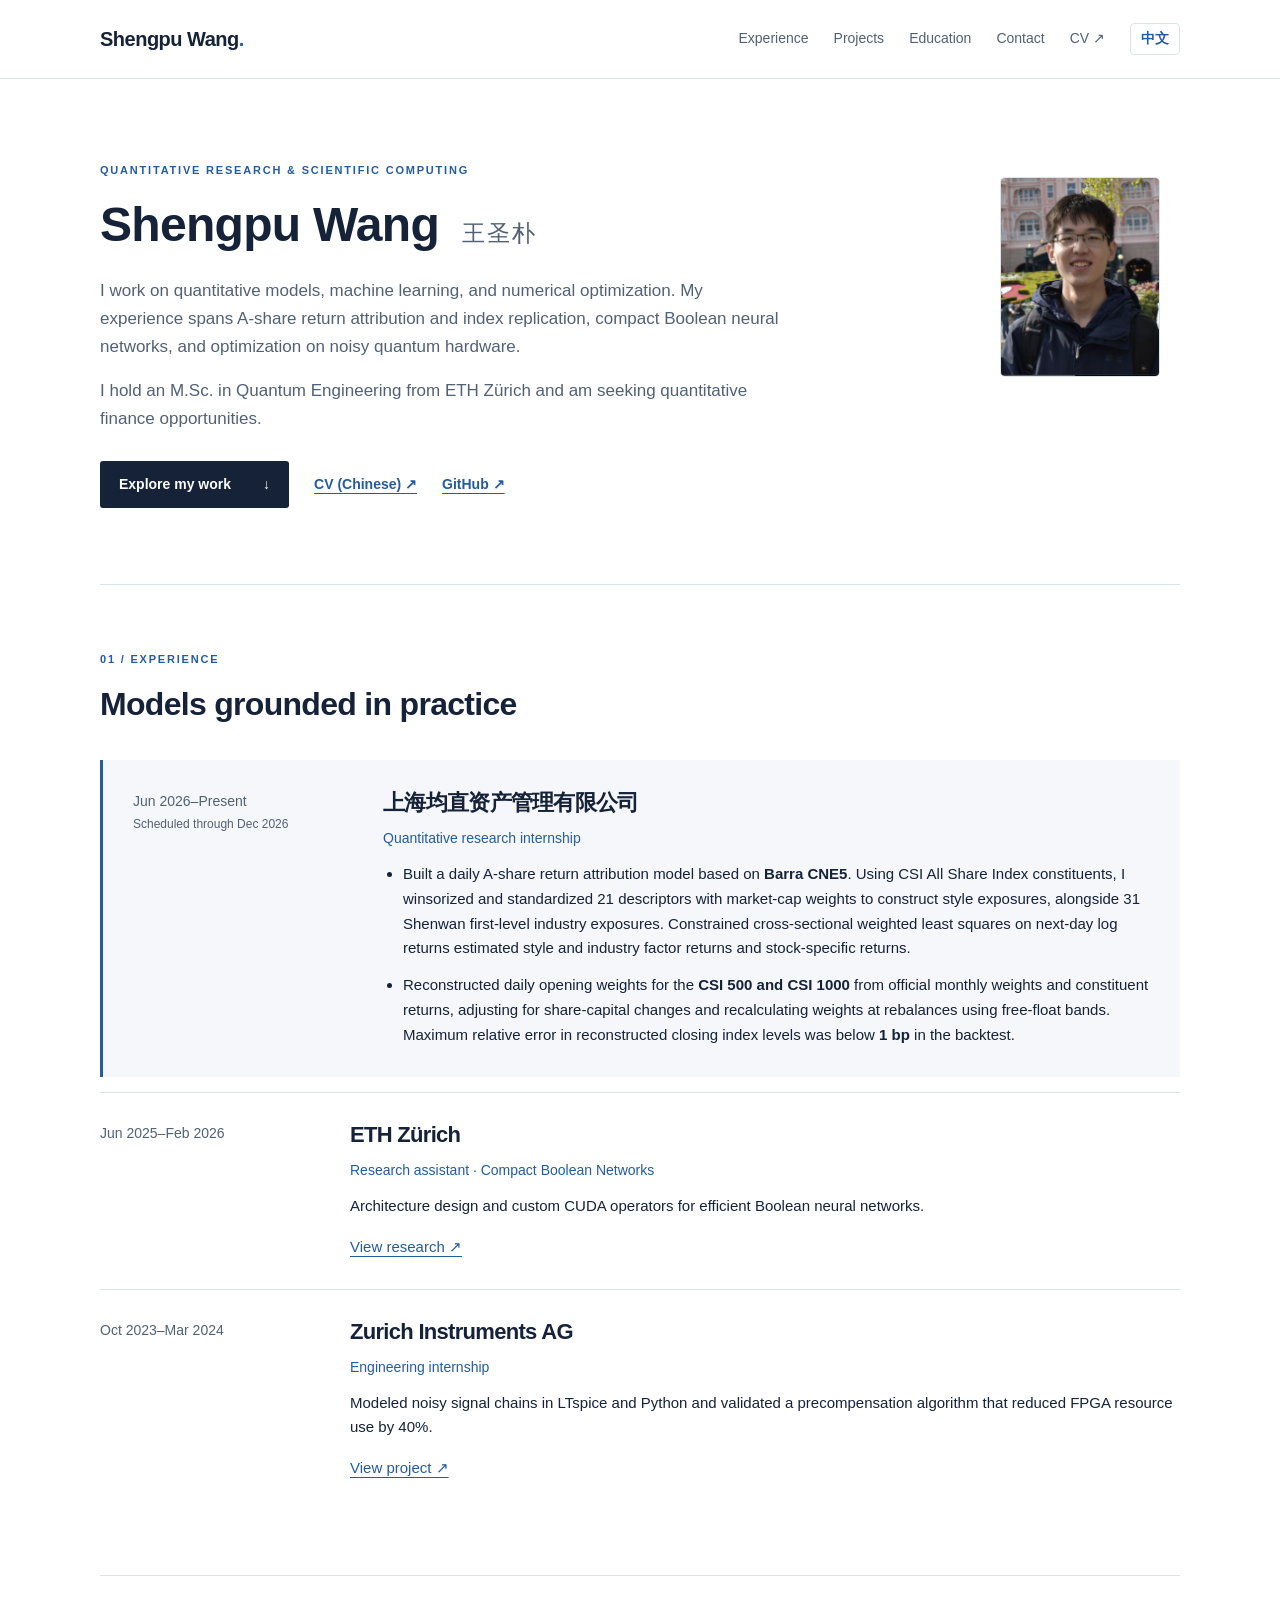
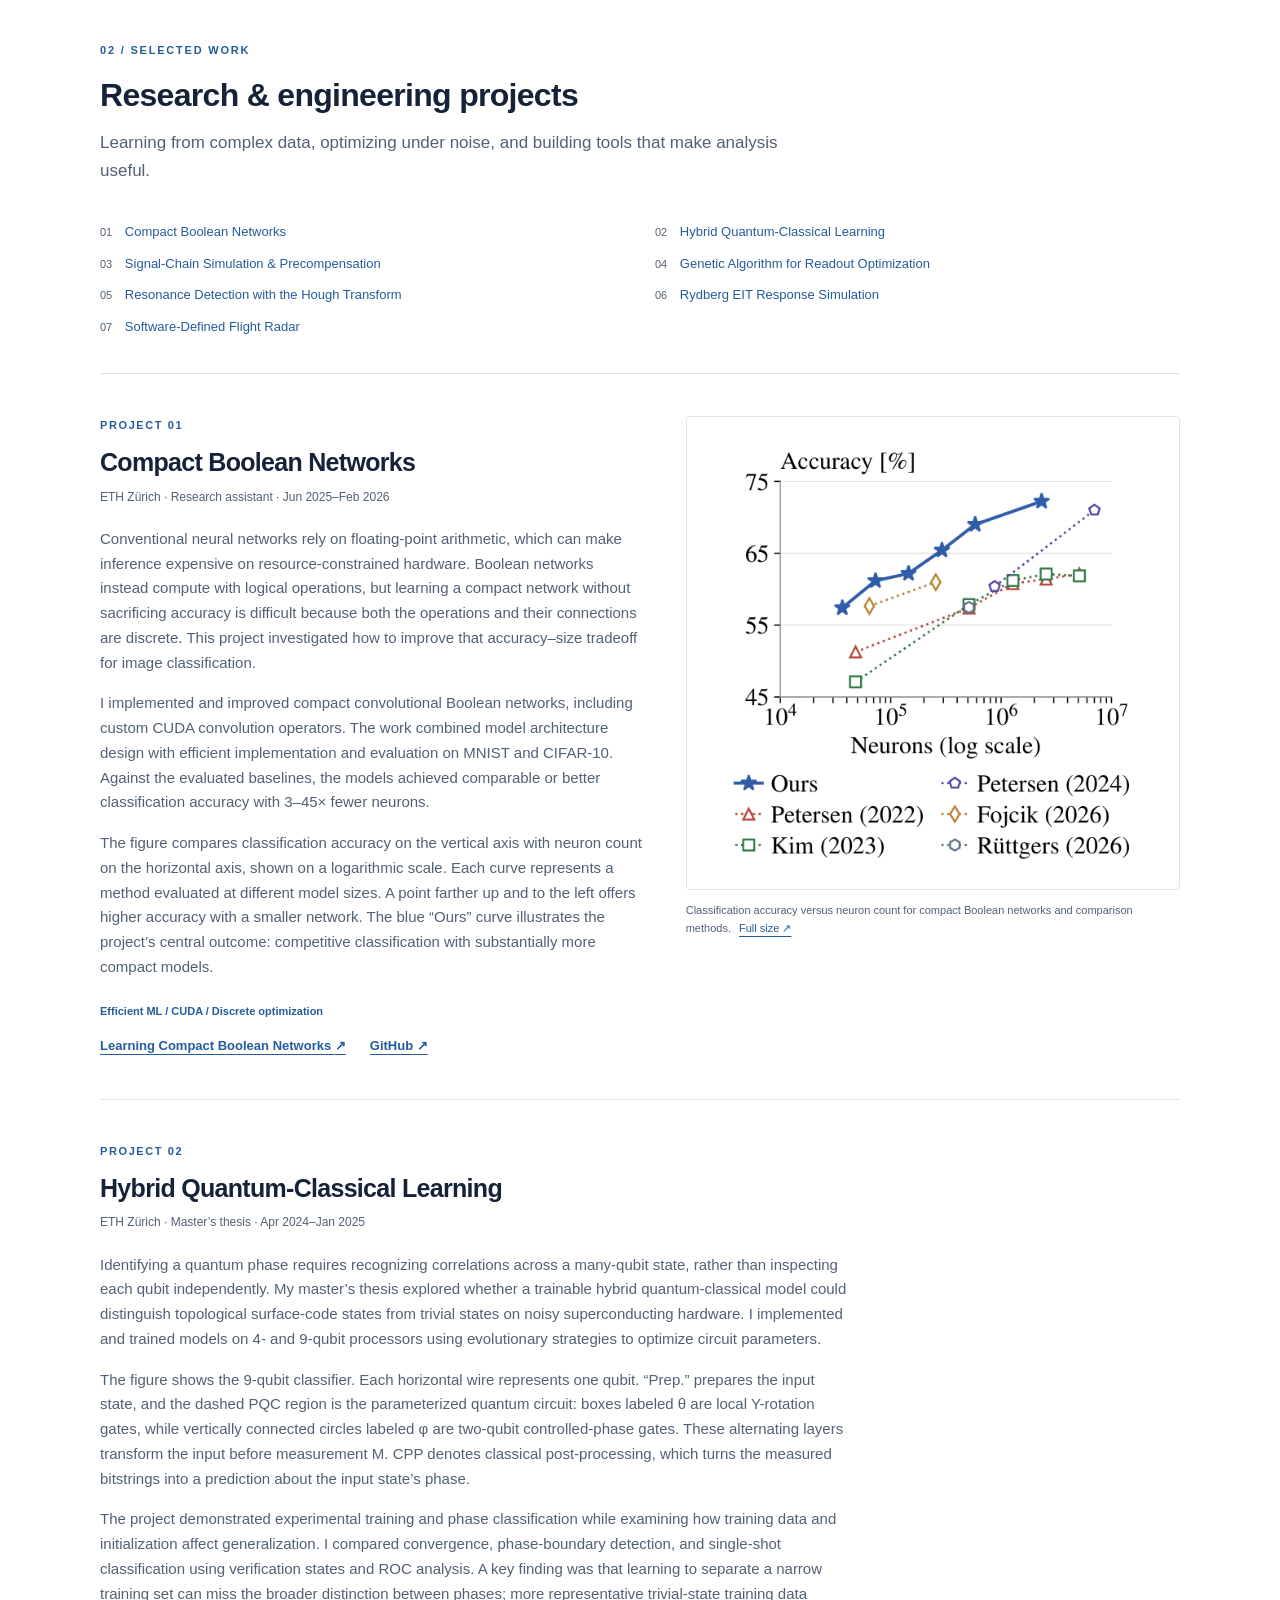
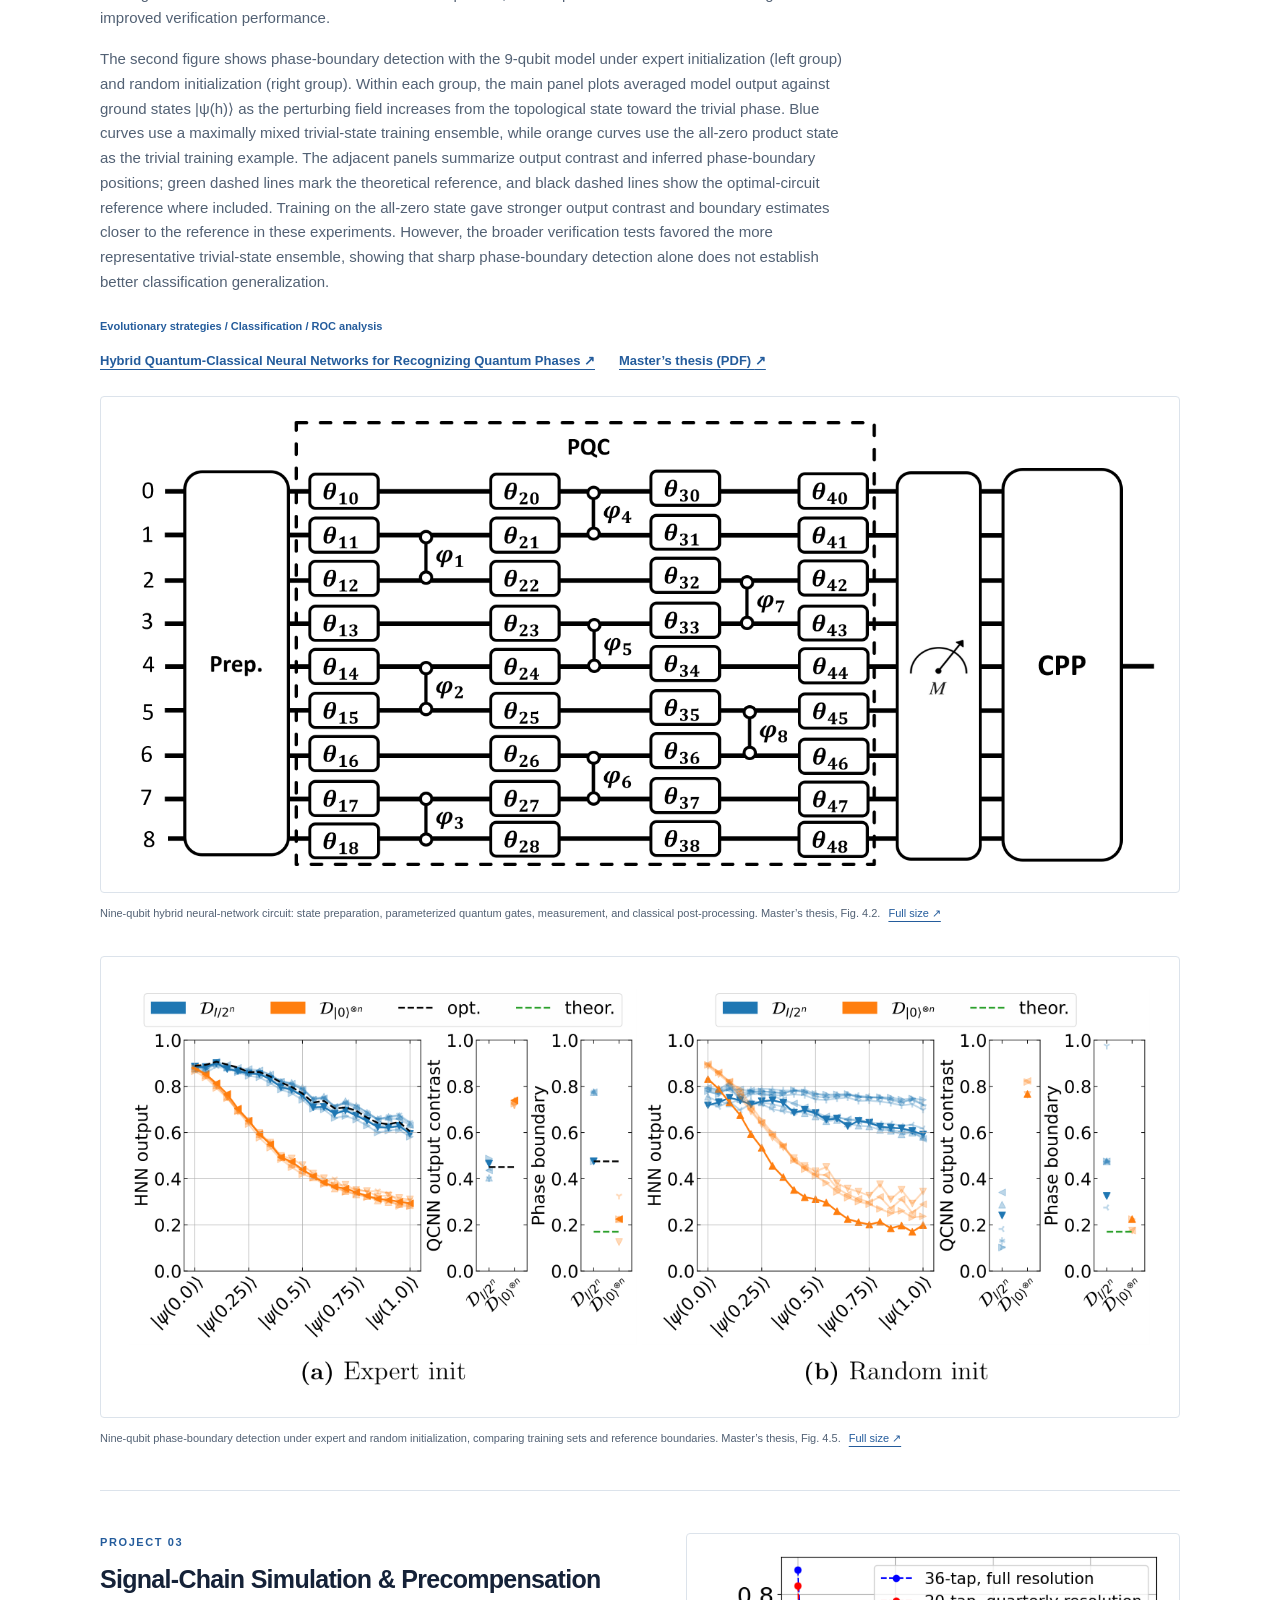
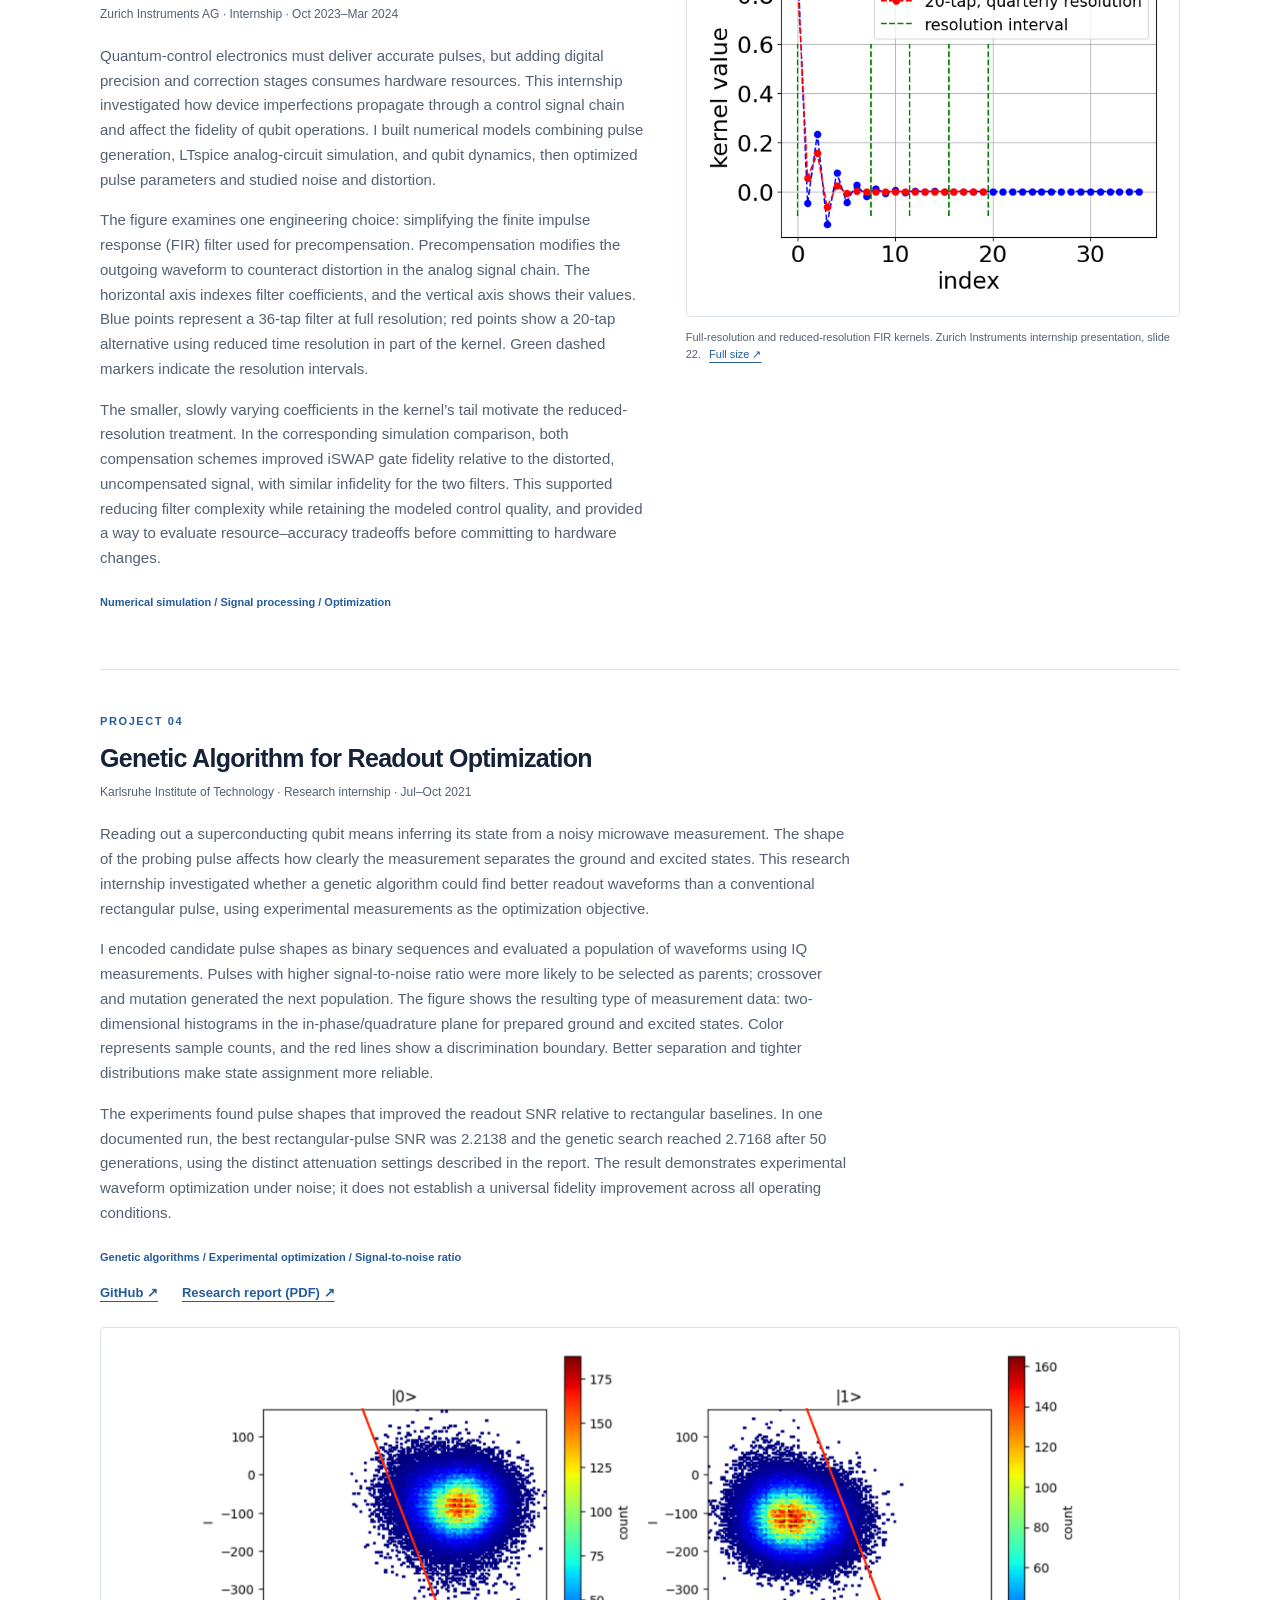
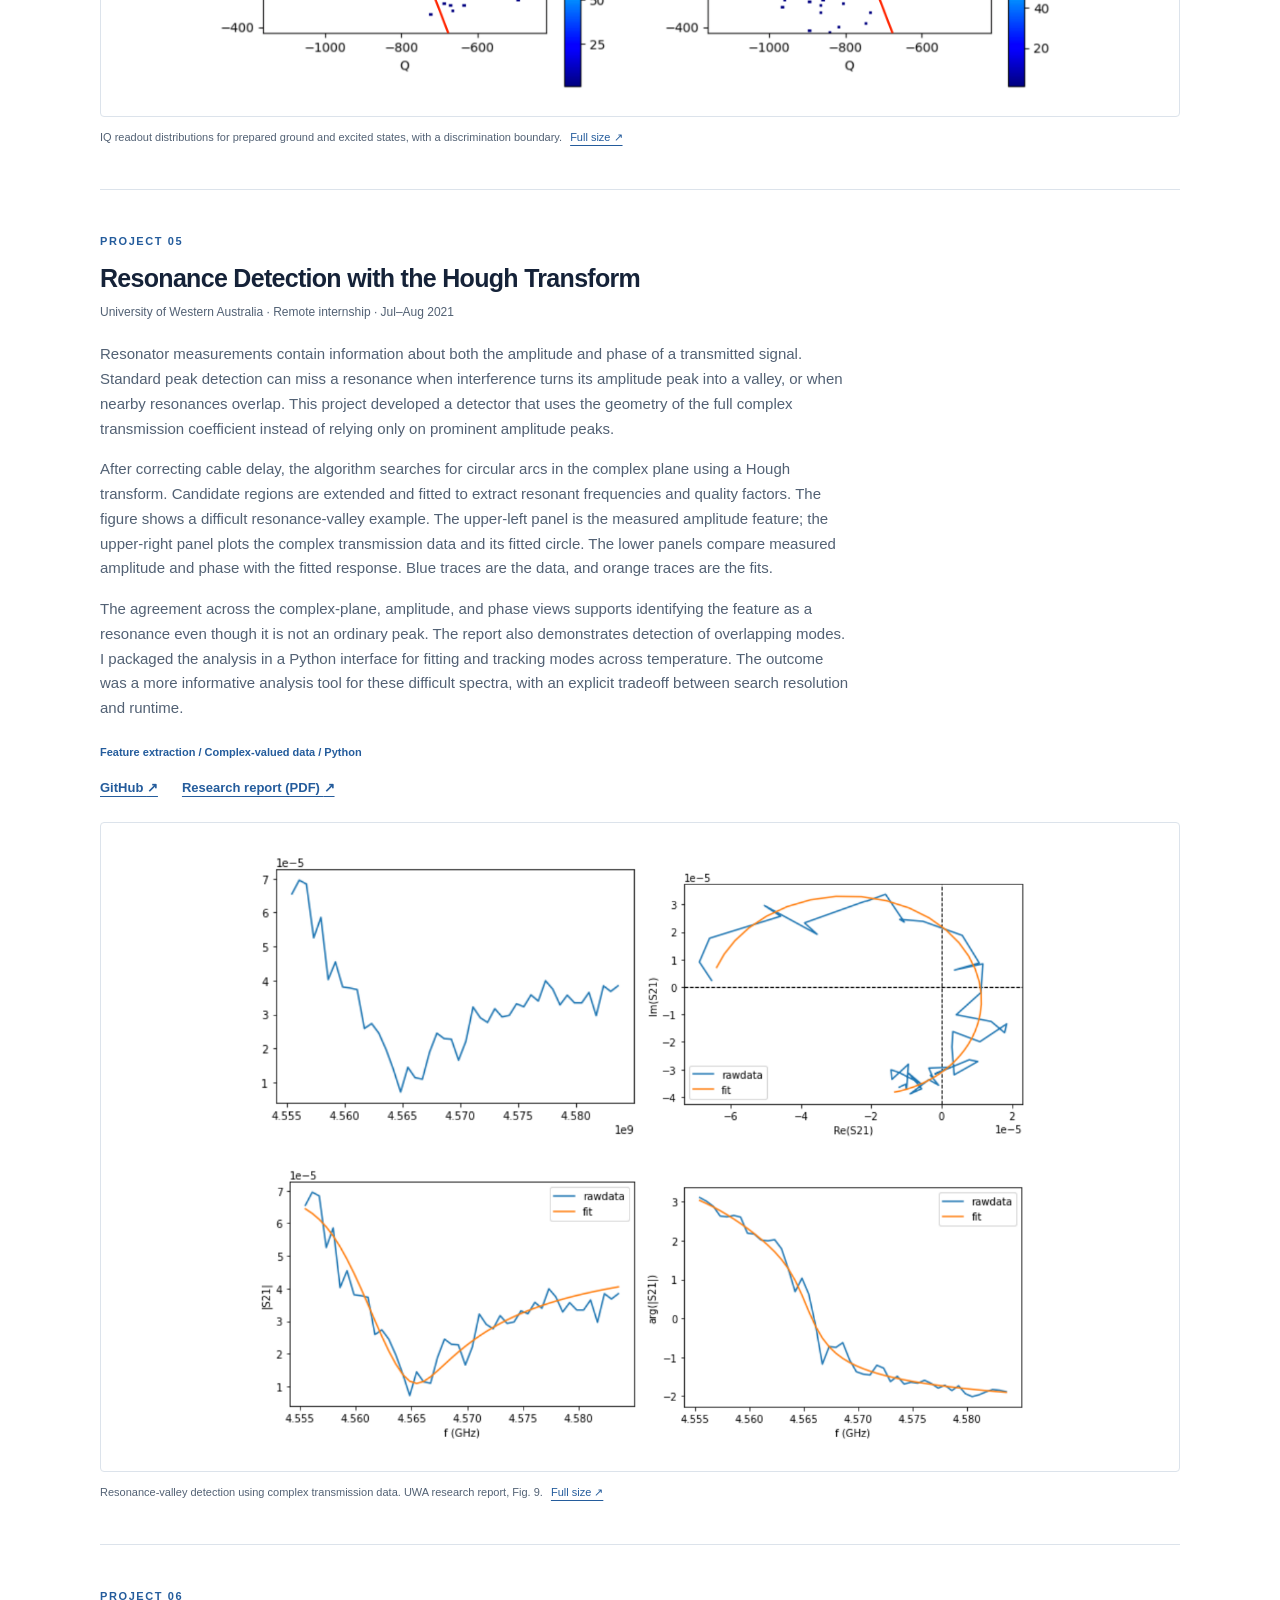
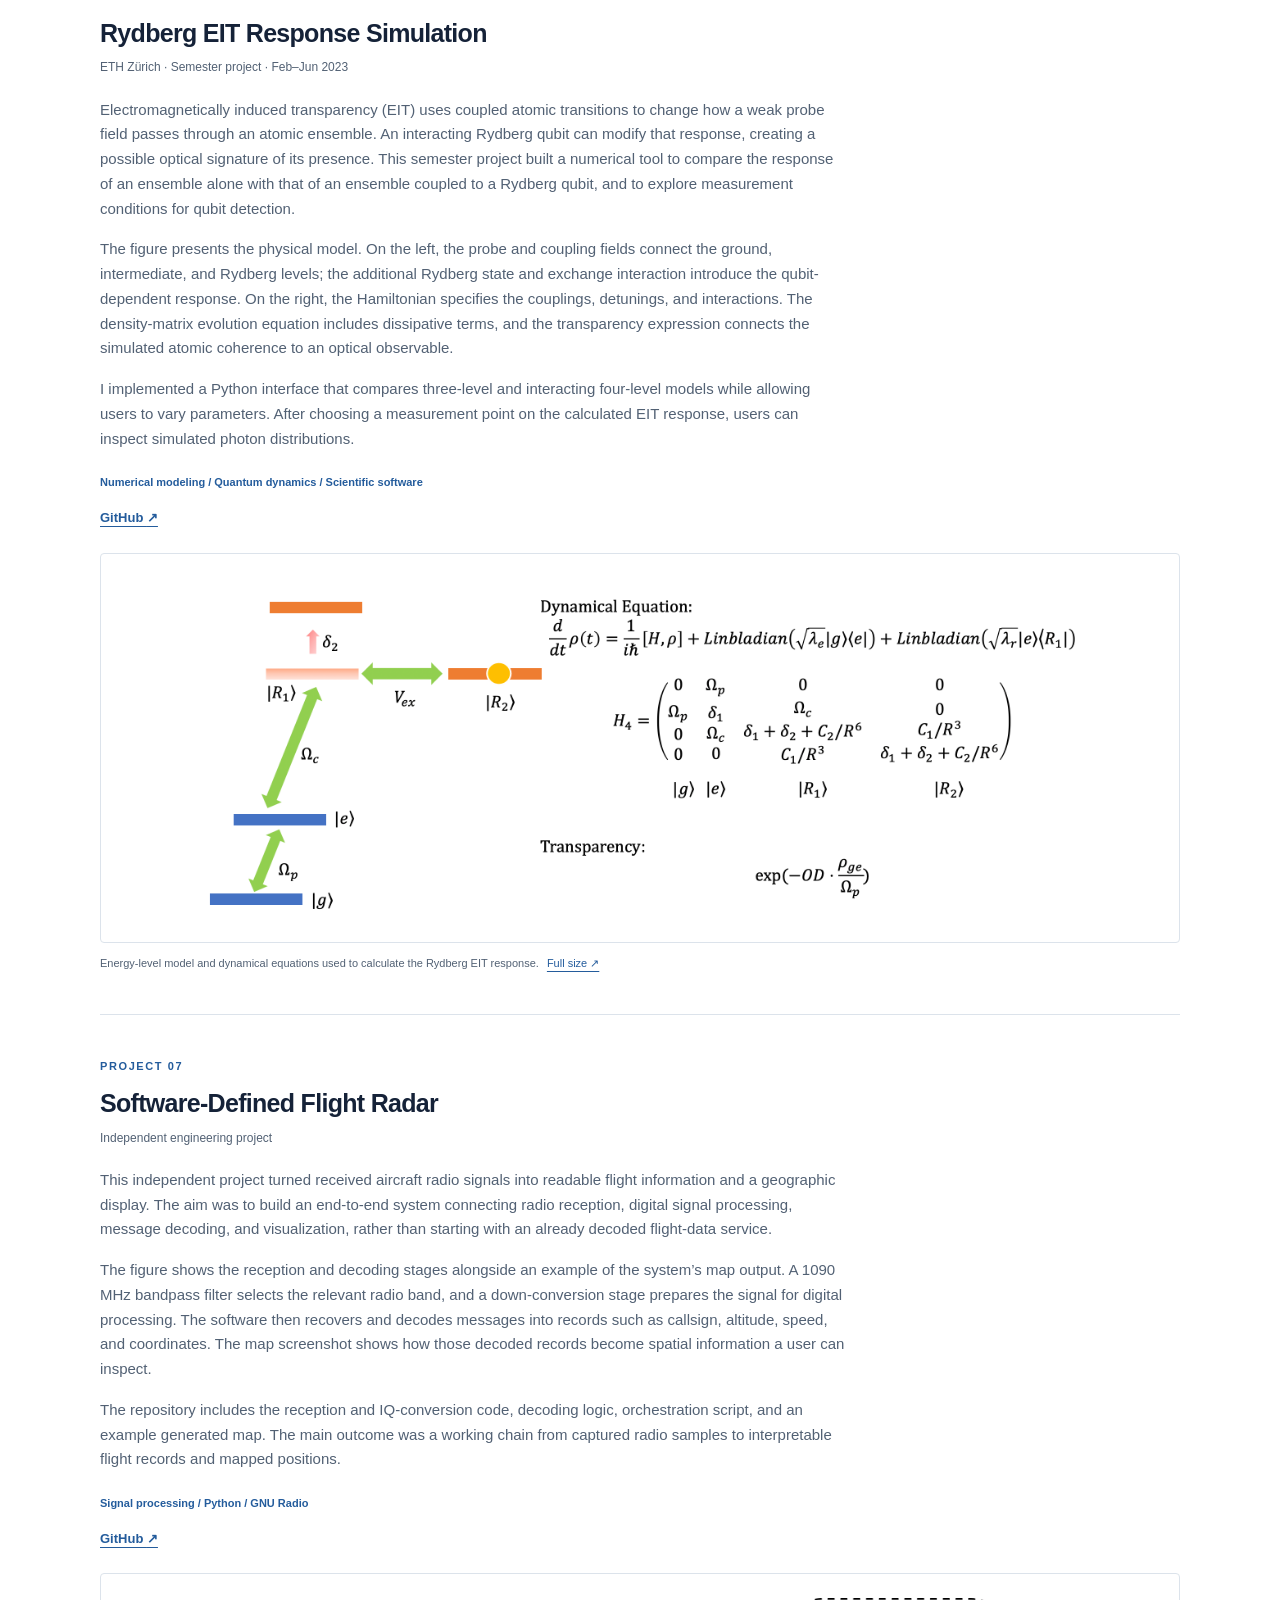
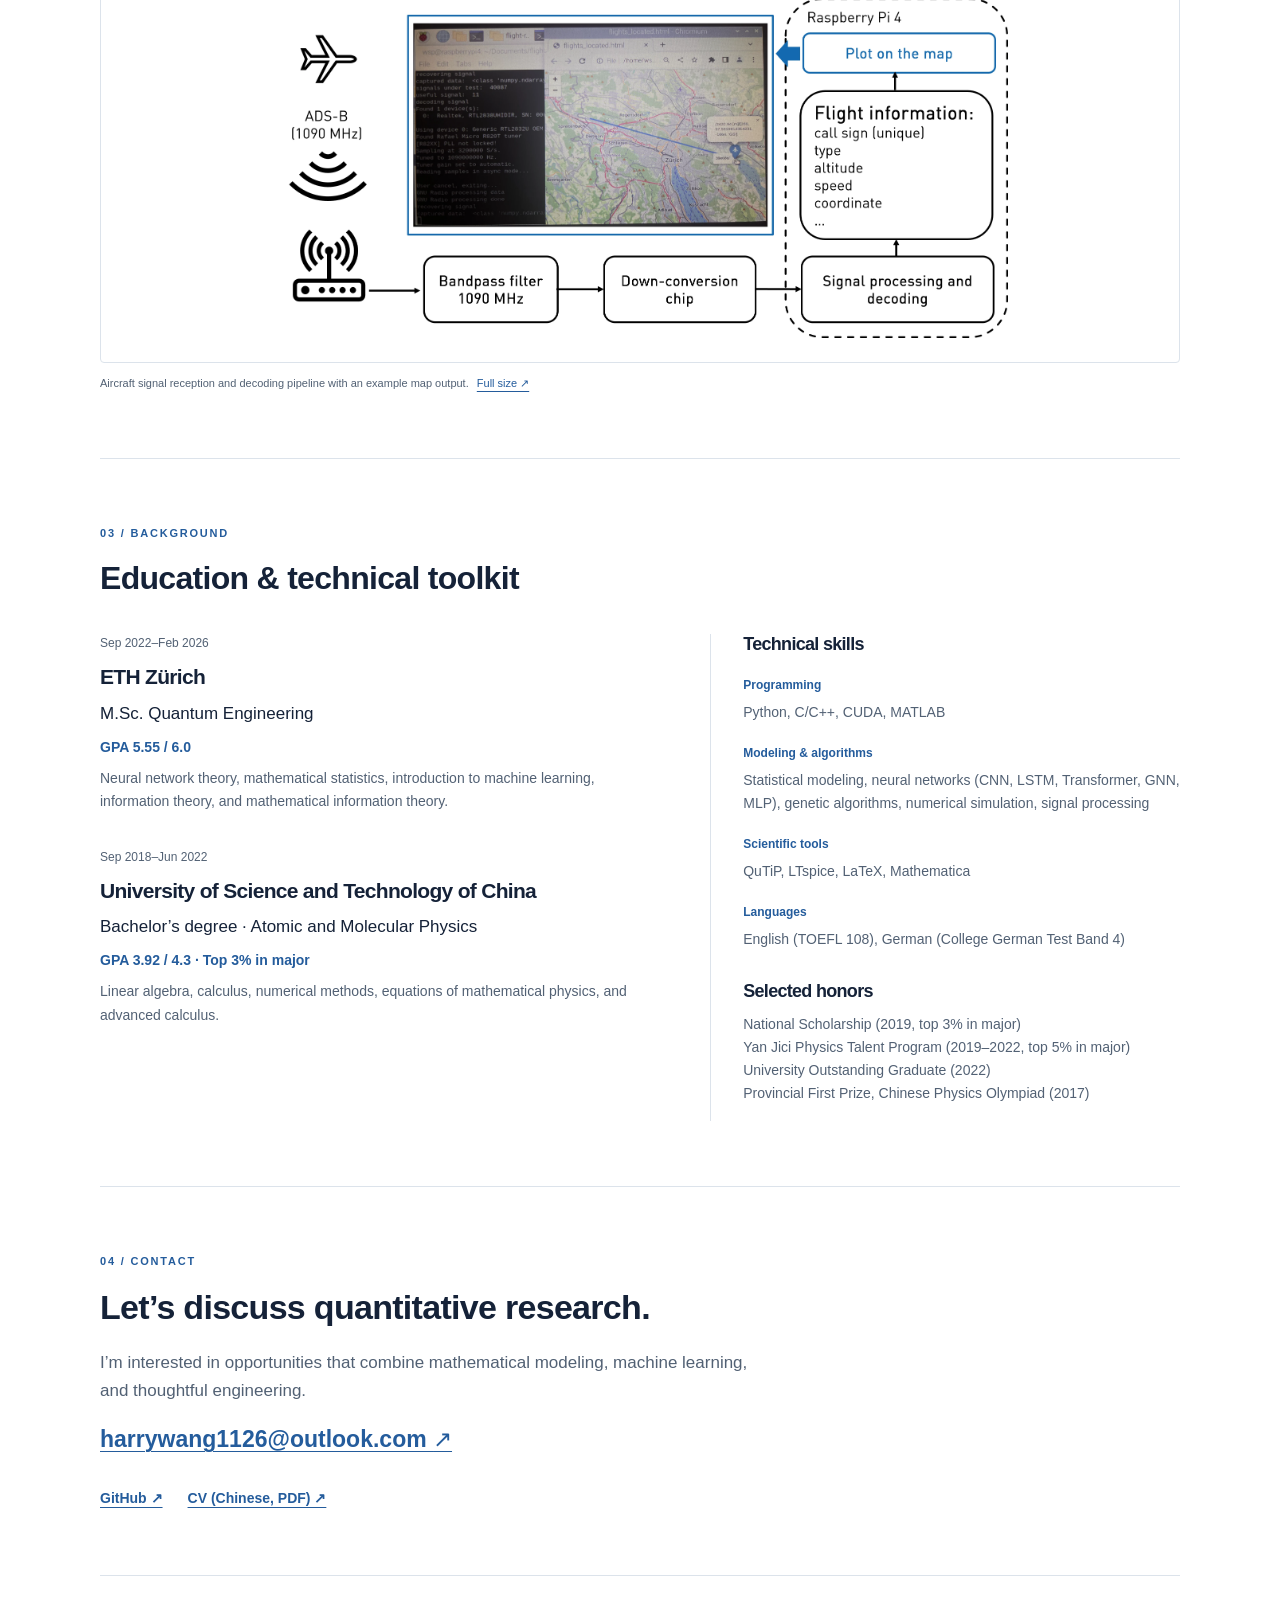
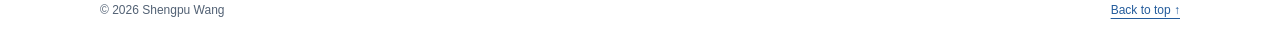
==== commit 09bc2866: "Update bilingual portfolio from November résumé" ====
--- a/index.html
+++ b/index.html
@@ -2,25 +2,25 @@
 <header class="header">
 <nav class="wrap navigation" aria-label="Main navigation"><a class="brand" href="#about">Shengpu Wang<span class="brand-dot">.</span></a><div class="nav-links"><a href="#experience">Experience</a><a href="#projects">Projects</a><a href="#education">Education</a><a href="#contact">Contact</a><a href="shengpu-wang-cv-zh.pdf">CV <span class="muted">↗</span></a><a class="language-switch" href="zh.html" lang="zh-CN" hreflang="zh-CN" aria-label="切换到中文版">中文</a></div></nav></header>
 <main id="main" class="wrap">
-<section class="hero" id="about"><div><p class="eyebrow">Quantitative research & scientific computing</p><h1>Shengpu Wang <span lang="zh" class="chinese">王圣朴</span></h1><p class="intro">I work on quantitative models, machine learning, and numerical optimization. My experience spans A-share risk modeling and index replication, compact Boolean neural networks, and optimization on noisy quantum hardware.</p><p class="intro">I hold an M.Sc. in Quantum Engineering from ETH Zürich and am seeking quantitative finance opportunities.</p><div class="actions"><a class="button" href="#projects">Explore my work <span aria-hidden="true">↓</span></a><a href="shengpu-wang-cv-zh.pdf">CV (Chinese) ↗</a><a href="https://github.com/ShengpuWang1">GitHub ↗</a></div></div><aside class="portrait"><img src="shengpu-wang.png" width="160" height="200" alt="Shengpu Wang"></aside>
+<section class="hero" id="about"><div><p class="eyebrow">Quantitative research & scientific computing</p><h1>Shengpu Wang <span lang="zh" class="chinese">王圣朴</span></h1><p class="intro">I work on quantitative models, machine learning, and numerical optimization. My experience spans A-share return attribution and index replication, compact Boolean neural networks, and optimization on noisy quantum hardware.</p><p class="intro">I hold an M.Sc. in Quantum Engineering from ETH Zürich and am seeking quantitative finance opportunities.</p><div class="actions"><a class="button" href="#projects">Explore my work <span aria-hidden="true">↓</span></a><a href="shengpu-wang-cv-zh.pdf">CV (Chinese) ↗</a><a href="https://github.com/ShengpuWang1">GitHub ↗</a></div></div><aside class="portrait"><img src="shengpu-wang.png" width="160" height="200" alt="Shengpu Wang"></aside>
 </section>
 
 <section id="experience" class="major"><div class="section-heading"><p class="eyebrow">01 / Experience</p><h2>Models grounded in practice</h2></div>
-<article class="experience finance"><div class="experience-meta"><p class="date">Jun 2026–Present</p><p class="small">Scheduled through Dec 2026</p></div><div><h3 lang="zh">上海均直资产管理有限公司</h3><p class="role">Quantitative research internship</p><ul><li>Built an A-share <strong>Barra CNE6 risk model</strong> for return attribution and risk forecasting.</li><li>Reconstructed daily CSI 500 constituent weights and index levels using A-share share-capital data. The maximum relative error in intraday index-level calculations was below <strong>0.5 bp</strong>.</li></ul></div>
+<article class="experience finance"><div class="experience-meta"><p class="date">Jun 2026–Present</p><p class="small">Scheduled through Dec 2026</p></div><div><h3 lang="zh">上海均直资产管理有限公司</h3><p class="role">Quantitative research internship</p><ul><li>Built a daily A-share return attribution model based on <strong>Barra CNE5</strong>. Using CSI All Share Index constituents, I winsorized and standardized 21 descriptors with market-cap weights to construct style exposures, alongside 31 Shenwan first-level industry exposures. Constrained cross-sectional weighted least squares on next-day log returns estimated style and industry factor returns and stock-specific returns.</li><li>Reconstructed daily opening weights for the <strong>CSI 500 and CSI 1000</strong> from official monthly weights and constituent returns, adjusting for share-capital changes and recalculating weights at rebalances using free-float bands. Maximum relative error in reconstructed closing index levels was below <strong>1 bp</strong> in the backtest.</li></ul></div>
 </article>
-<article class="experience"><p class="date">Sep 2025–Mar 2026</p><div><h3>ETH Zürich</h3><p class="role">Research assistant · Compact Boolean Networks</p><p>Architecture design and custom CUDA operators for efficient Boolean neural networks.</p><a href="#compact-boolean-networks">View research ↗</a></div>
+<article class="experience"><p class="date">Jun 2025–Feb 2026</p><div><h3>ETH Zürich</h3><p class="role">Research assistant · Compact Boolean Networks</p><p>Architecture design and custom CUDA operators for efficient Boolean neural networks.</p><a href="#compact-boolean-networks">View research ↗</a></div>
 </article>
-<article class="experience"><p class="date">Oct 2023–Mar 2024</p><div><h3>Zurich Instruments AG</h3><p class="role">Engineering internship</p><p>Numerical simulation of signal chains and optimization of pulse control and precompensation.</p><a href="#signal-chain-simulation">View project ↗</a></div>
+<article class="experience"><p class="date">Oct 2023–Mar 2024</p><div><h3>Zurich Instruments AG</h3><p class="role">Engineering internship</p><p>Modeled noisy signal chains in LTspice and Python and validated a precompensation algorithm that reduced FPGA resource use by 40%.</p><a href="#signal-chain-simulation">View project ↗</a></div>
 </article>
 </section>
 
 <section id="projects" class="major"><div class="section-heading"><p class="eyebrow">02 / Selected work</p><h2>Research & engineering projects</h2><p>Learning from complex data, optimizing under noise, and building tools that make analysis useful.</p></div>
 <nav class="project-index" aria-label="Project index"><a href="#compact-boolean-networks"><span>01</span> Compact Boolean Networks</a><a href="#hybrid-quantum-learning"><span>02</span> Hybrid Quantum-Classical Learning</a><a href="#signal-chain-simulation"><span>03</span> Signal-Chain Simulation &amp; Precompensation</a><a href="#readout-pulse-optimization"><span>04</span> Genetic Algorithm for Readout Optimization</a><a href="#resonance-detection"><span>05</span> Resonance Detection with the Hough Transform</a><a href="#rydberg-eit"><span>06</span> Rydberg EIT Response Simulation</a><a href="#flight-radar"><span>07</span> Software-Defined Flight Radar</a></nav>
-<section id="compact-boolean-networks" class="project " aria-labelledby="compact-boolean-networks-title"><div class="project-copy"><p class="project-number">Project 01</p><h3 id="compact-boolean-networks-title">Compact Boolean Networks</h3><p class="project-meta">ETH Zürich · Research assistant · Sep 2025–Mar 2026</p>
+<section id="compact-boolean-networks" class="project " aria-labelledby="compact-boolean-networks-title"><div class="project-copy"><p class="project-number">Project 01</p><h3 id="compact-boolean-networks-title">Compact Boolean Networks</h3><p class="project-meta">ETH Zürich · Research assistant · Jun 2025–Feb 2026</p>
 <p>Conventional neural networks rely on floating-point arithmetic, which can make inference expensive on resource-constrained hardware. Boolean networks instead compute with logical operations, but learning a compact network without sacrificing accuracy is difficult because both the operations and their connections are discrete. This project investigated how to improve that accuracy–size tradeoff for image classification.</p>
 <p>I implemented and improved compact convolutional Boolean networks, including custom CUDA convolution operators. The work combined model architecture design with efficient implementation and evaluation on MNIST and CIFAR-10. Against the evaluated baselines, the models achieved comparable or better classification accuracy with 3–45× fewer neurons.</p>
 <p>The figure compares classification accuracy on the vertical axis with neuron count on the horizontal axis, shown on a logarithmic scale. Each curve represents a method evaluated at different model sizes. A point farther up and to the left offers higher accuracy with a smaller network. The blue “Ours” curve illustrates the project’s central outcome: competitive classification with substantially more compact models.</p>
-<p class="methods">Efficient ML / CUDA / Discrete optimization</p><div class="project-links"><a href="https://arxiv.org/abs/2602.05830">Paper <span aria-hidden="true">↗</span></a><a href="https://github.com/eth-sri/CompactLogic">GitHub <span aria-hidden="true">↗</span></a></div></div>
+<p class="methods">Efficient ML / CUDA / Discrete optimization</p><div class="project-links"><a href="https://arxiv.org/abs/2602.05830" lang="en">Learning Compact Boolean Networks <span aria-hidden="true">↗</span></a><a href="https://github.com/eth-sri/CompactLogic">GitHub <span aria-hidden="true">↗</span></a></div></div>
 <figure><a href="compact-boolean-networks.png" aria-label="View full-size figure: Compact Boolean Networks"><img src="compact-boolean-networks.png" width="535" height="540" loading="lazy" decoding="async" alt="Accuracy and neuron-count comparison, with neuron count on a logarithmic axis."></a><figcaption>Classification accuracy versus neuron count for compact Boolean networks and comparison methods. <a href="compact-boolean-networks.png">Full size ↗</a></figcaption>
 </figure>
 </section>
@@ -29,7 +29,7 @@
 <p>The figure shows the 9-qubit classifier. Each horizontal wire represents one qubit. “Prep.” prepares the input state, and the dashed PQC region is the parameterized quantum circuit: boxes labeled θ are local Y-rotation gates, while vertically connected circles labeled φ are two-qubit controlled-phase gates. These alternating layers transform the input before measurement M. CPP denotes classical post-processing, which turns the measured bitstrings into a prediction about the input state’s phase.</p>
 <p>The project demonstrated experimental training and phase classification while examining how training data and initialization affect generalization. I compared convergence, phase-boundary detection, and single-shot classification using verification states and ROC analysis. A key finding was that learning to separate a narrow training set can miss the broader distinction between phases; more representative trivial-state training data improved verification performance.</p>
 <p>The second figure shows phase-boundary detection with the 9-qubit model under expert initialization (left group) and random initialization (right group). Within each group, the main panel plots averaged model output against ground states |ψ(h)⟩ as the perturbing field increases from the topological state toward the trivial phase. Blue curves use a maximally mixed trivial-state training ensemble, while orange curves use the all-zero product state as the trivial training example. The adjacent panels summarize output contrast and inferred phase-boundary positions; green dashed lines mark the theoretical reference, and black dashed lines show the optimal-circuit reference where included. Training on the all-zero state gave stronger output contrast and boundary estimates closer to the reference in these experiments. However, the broader verification tests favored the more representative trivial-state ensemble, showing that sharp phase-boundary detection alone does not establish better classification generalization.</p>
-<p class="methods">Evolutionary strategies / Classification / ROC analysis</p><div class="project-links"><a href="https://arxiv.org/abs/2606.28201">Related paper <span aria-hidden="true">↗</span></a><a href="shengpu-wang-master-thesis.pdf">Master’s thesis (PDF) <span aria-hidden="true">↗</span></a></div></div>
+<p class="methods">Evolutionary strategies / Classification / ROC analysis</p><div class="project-links"><a href="https://arxiv.org/abs/2606.28201" lang="en">Hybrid Quantum-Classical Neural Networks for Recognizing Quantum Phases <span aria-hidden="true">↗</span></a><a href="shengpu-wang-master-thesis.pdf">Master’s thesis (PDF) <span aria-hidden="true">↗</span></a></div></div>
 <figure><a href="nine-qubit-circuit.png" aria-label="View full-size figure: Hybrid Quantum-Classical Learning"><img src="nine-qubit-circuit.png" width="3074" height="1334" loading="lazy" decoding="async" alt="Nine-qubit classifier circuit with state preparation, parameterized Y rotations, controlled-phase gates, measurement, and classical post-processing."></a><figcaption>Nine-qubit hybrid neural-network circuit: state preparation, parameterized quantum gates, measurement, and classical post-processing. Master’s thesis, Fig. 4.2. <a href="nine-qubit-circuit.png">Full size ↗</a></figcaption>
 </figure>
 
@@ -77,10 +77,10 @@
 </section>
 </section>
 <section id="education" class="major"><div class="section-heading"><p class="eyebrow">03 / Background</p><h2>Education & technical toolkit</h2></div><div class="education-grid"><div>
-<article class="degree"><p class="date">Sep 2022–Jun 2025</p><h3>ETH Zürich</h3><p>M.Sc. Quantum Engineering</p><p class="grade">GPA 5.55 / 6.0</p><p class="small">Mathematical statistics, machine learning, neural network theory, information theory.</p>
+<article class="degree"><p class="date">Sep 2022–Feb 2026</p><h3>ETH Zürich</h3><p>M.Sc. Quantum Engineering</p><p class="grade">GPA 5.55 / 6.0</p><p class="small">Neural network theory, mathematical statistics, introduction to machine learning, information theory, and mathematical information theory.</p>
 </article>
-<article class="degree"><p class="date">Sep 2018–Jun 2022</p><h3>University of Science and Technology of China</h3><p>Bachelor’s degree · Atomic and Molecular Physics</p><p class="grade">GPA 3.92 / 4.3 · Top 10%</p><p class="small">Linear algebra, calculus, numerical methods, mathematical physics.</p>
-</article></div><div class="skills"><h3>Technical skills</h3><dl><dt>Programming</dt><dd>Python, C/C++, CUDA, MATLAB</dd><dt>Modeling & algorithms</dt><dd>Statistical modeling, neural networks, evolutionary optimization, numerical simulation, signal processing</dd><dt>Scientific tools</dt><dd>QuTiP, LTspice, LaTeX, Mathematica</dd></dl><h3 class="honors-title">Selected honors</h3><p class="small">National Scholarship (2019)<br>Yan Jici Physics Talent Program (2019–2022)<br>Outstanding Graduate (2022)</p></div></div>
+<article class="degree"><p class="date">Sep 2018–Jun 2022</p><h3>University of Science and Technology of China</h3><p>Bachelor’s degree · Atomic and Molecular Physics</p><p class="grade">GPA 3.92 / 4.3 · Top 3% in major</p><p class="small">Linear algebra, calculus, numerical methods, equations of mathematical physics, and advanced calculus.</p>
+</article></div><div class="skills"><h3>Technical skills</h3><dl><dt>Programming</dt><dd>Python, C/C++, CUDA, MATLAB</dd><dt>Modeling & algorithms</dt><dd>Statistical modeling, neural networks (CNN, LSTM, Transformer, GNN, MLP), genetic algorithms, numerical simulation, signal processing</dd><dt>Scientific tools</dt><dd>QuTiP, LTspice, LaTeX, Mathematica</dd><dt>Languages</dt><dd>English (TOEFL 108), German (College German Test Band 4)</dd></dl><h3 class="honors-title">Selected honors</h3><p class="small">National Scholarship (2019, top 3% in major)<br>Yan Jici Physics Talent Program (2019–2022, top 5% in major)<br>University Outstanding Graduate (2022)<br>Provincial First Prize, Chinese Physics Olympiad (2017)</p></div></div>
 </section>
 <section id="contact" class="major contact"><p class="eyebrow">04 / Contact</p><h2>Let’s discuss quantitative research.</h2><p>I’m interested in opportunities that combine mathematical modeling, machine learning, and thoughtful engineering.</p><a class="email" href="mailto:harrywang1126@outlook.com">harrywang1126@outlook.com <span aria-hidden="true">↗</span></a><div class="actions"><a href="https://github.com/ShengpuWang1">GitHub ↗</a><a href="shengpu-wang-cv-zh.pdf">CV (Chinese, PDF) ↗</a></div>
 </section></main>
